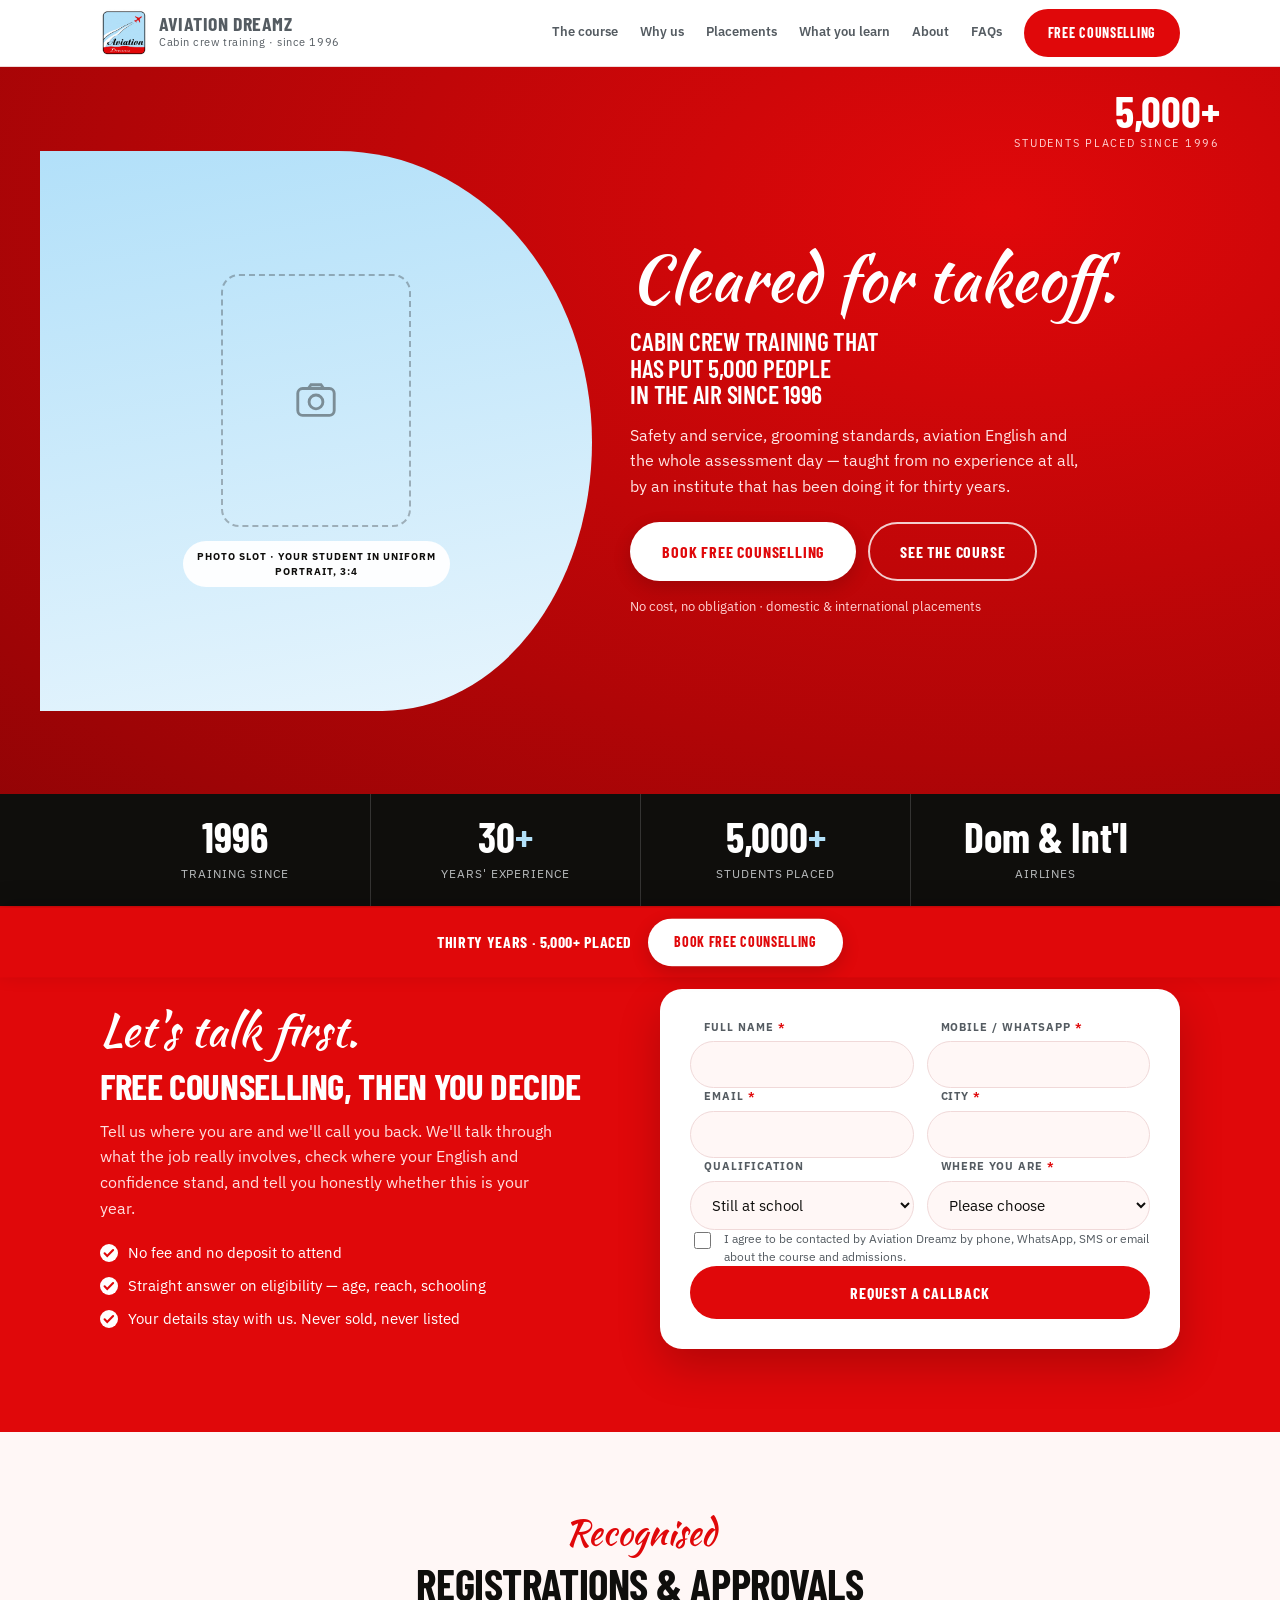
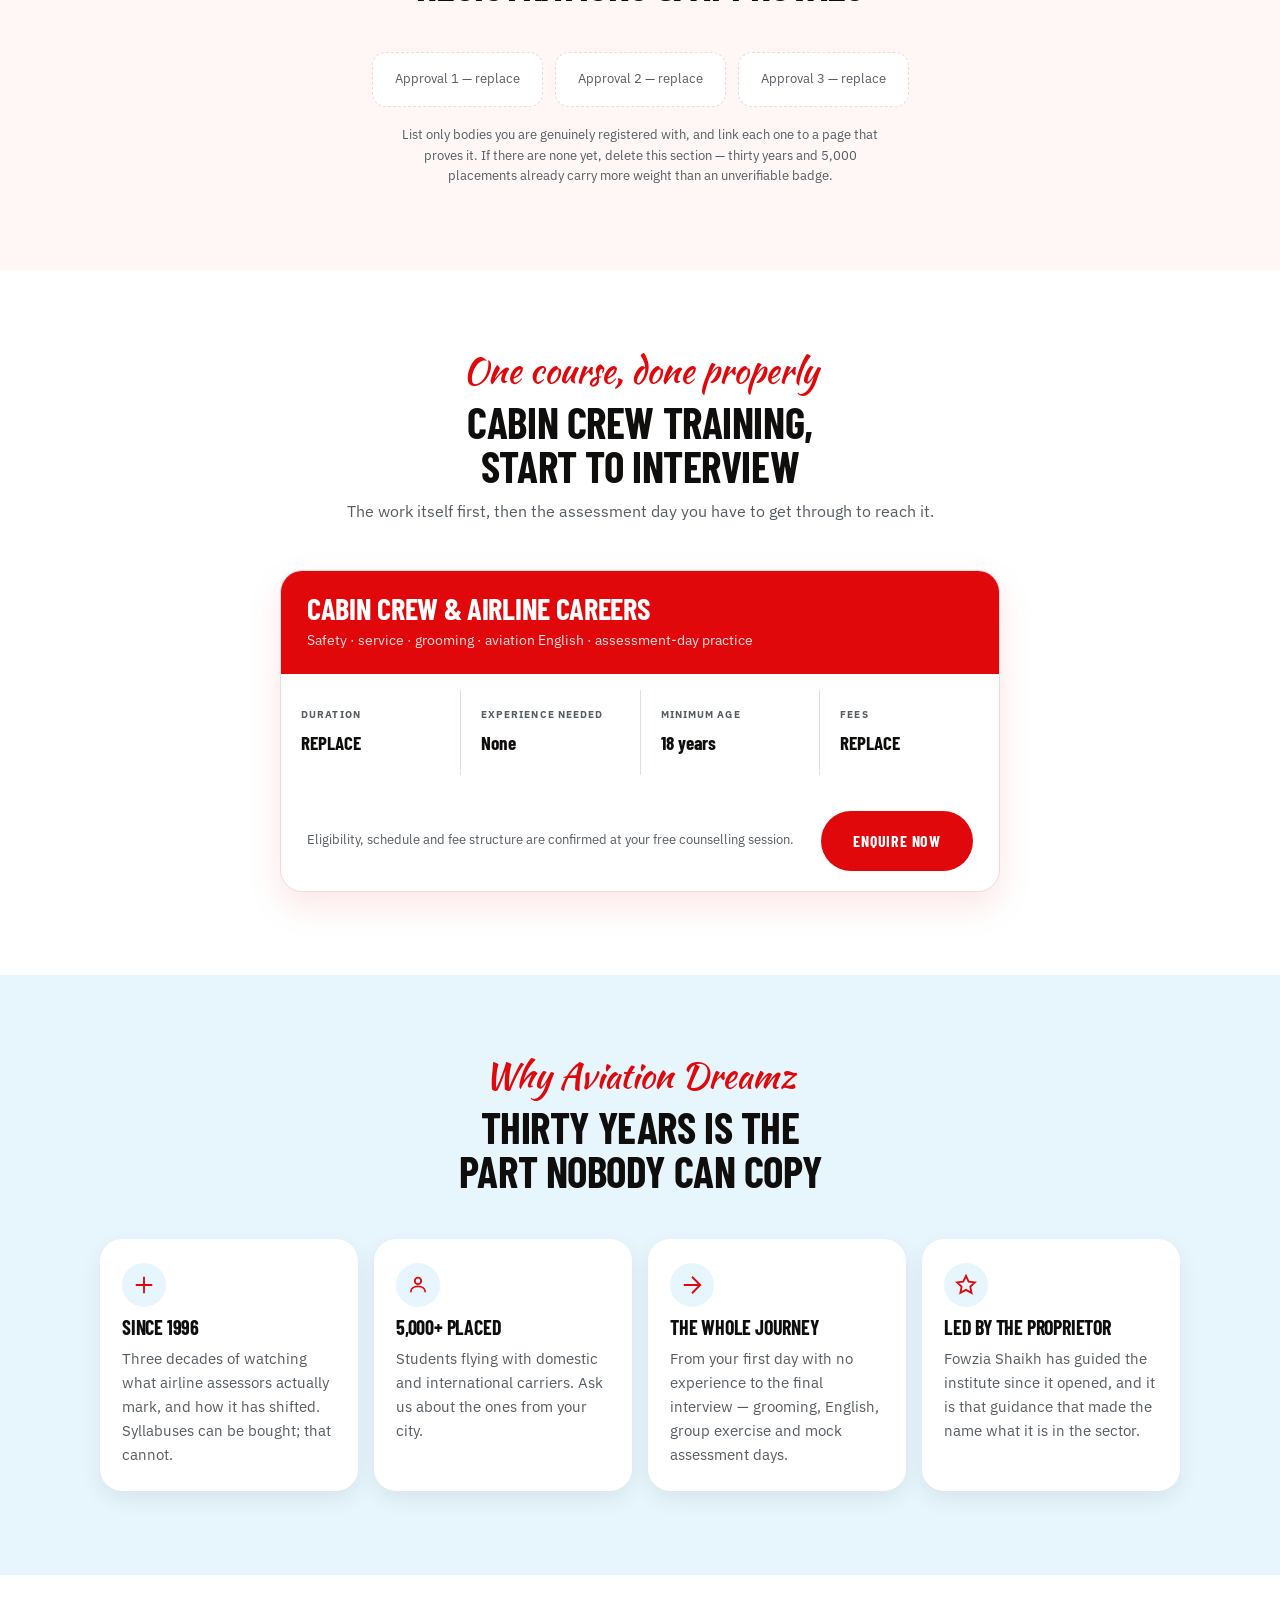
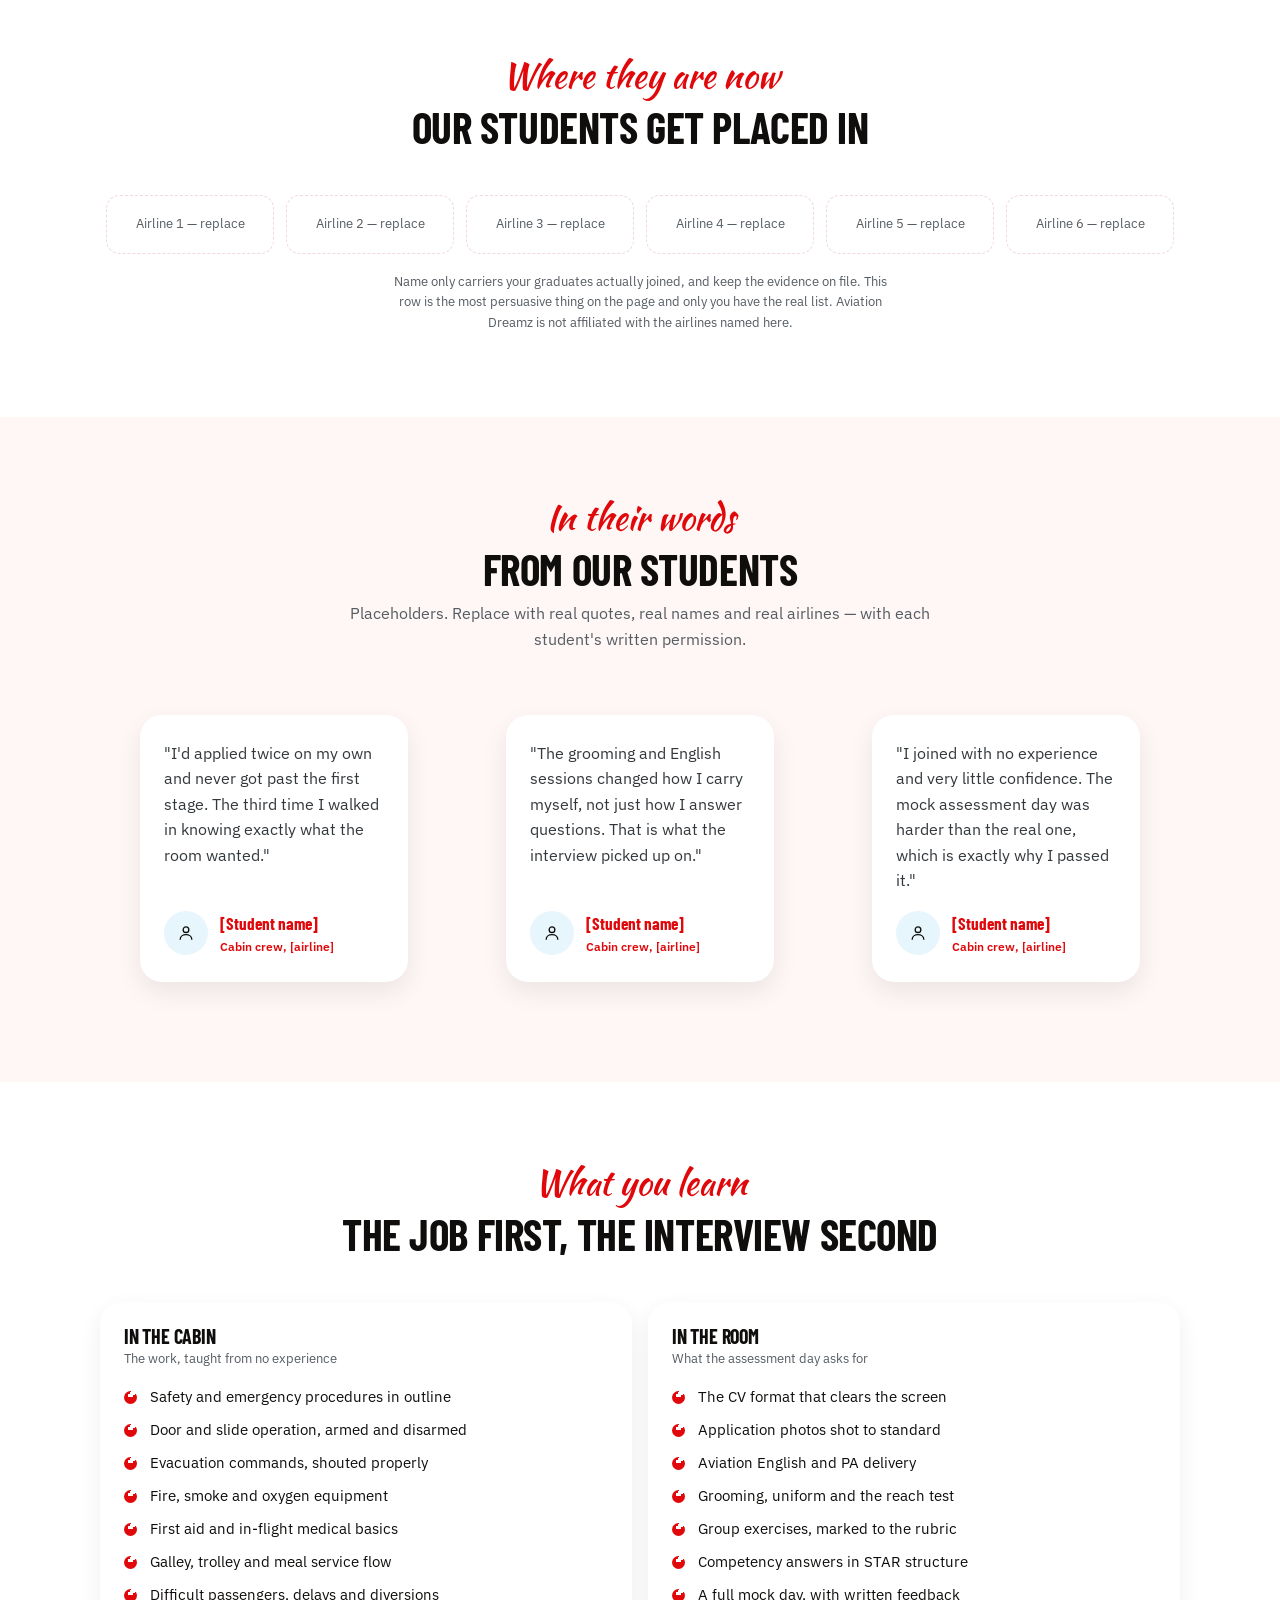
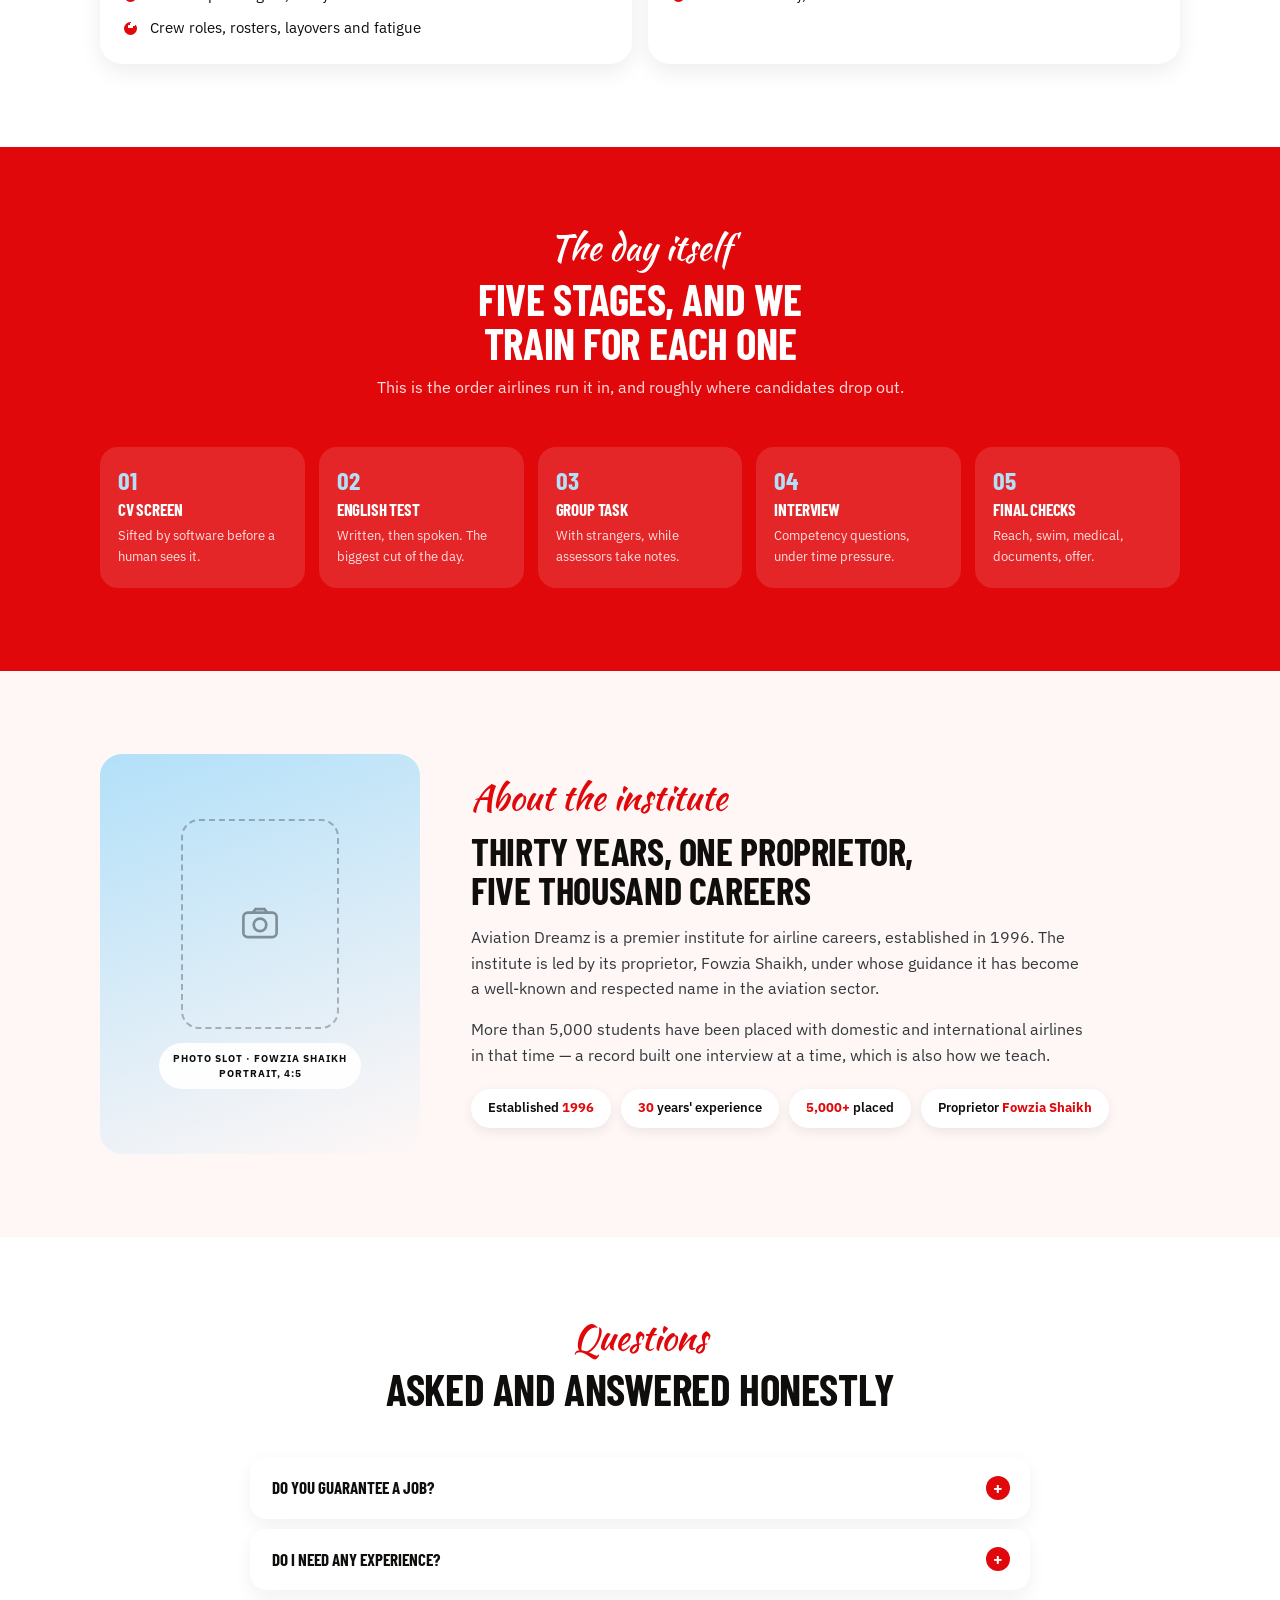
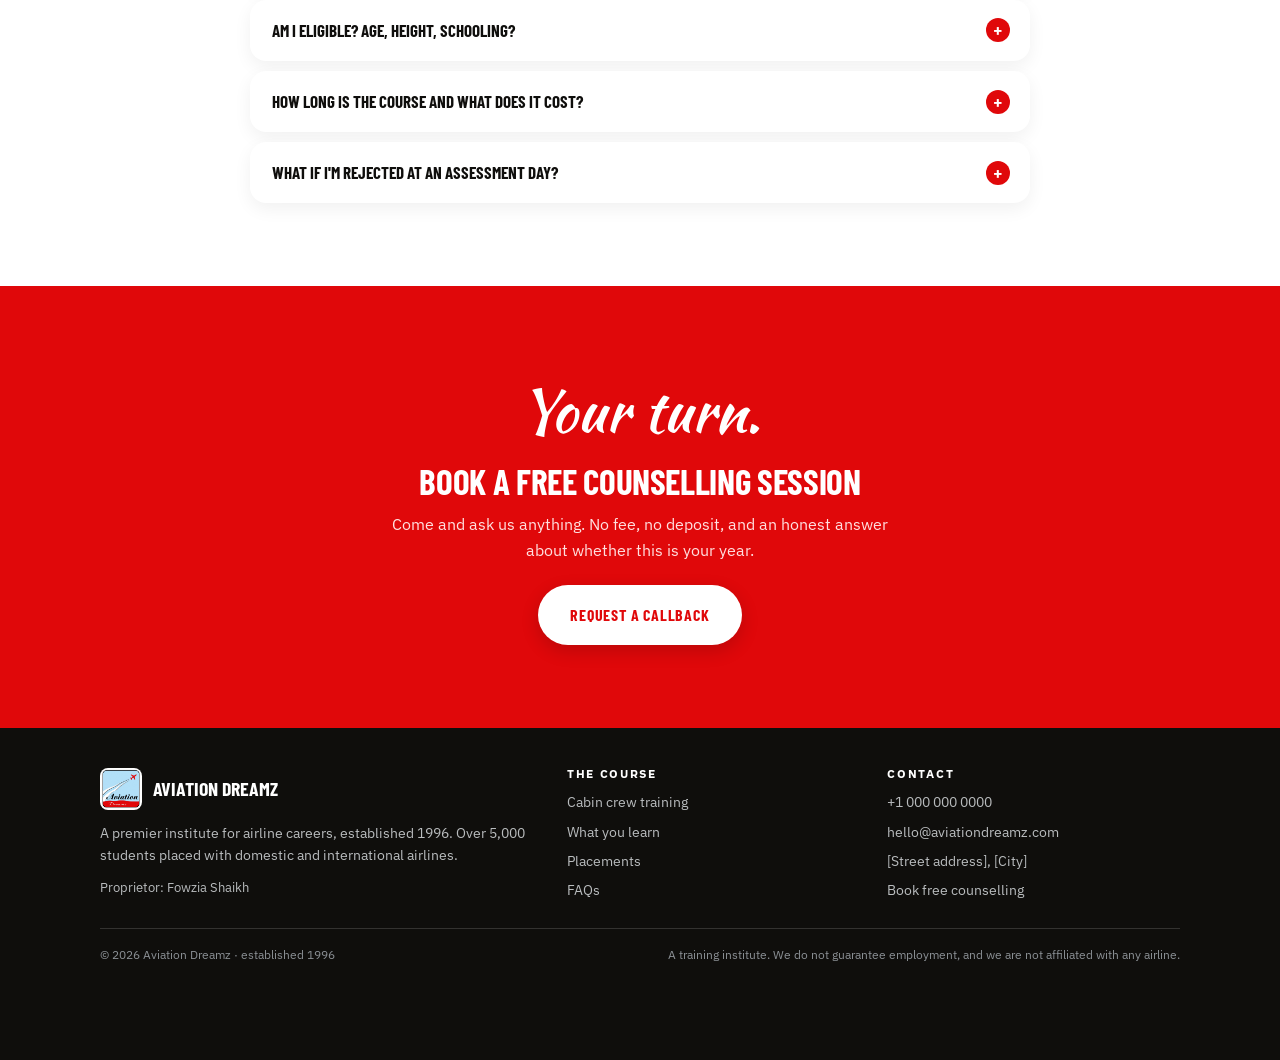
==== index.html @ 15f04abb "Reword photo-slot comment so it does not read as a broken image tag The instruction contained a lite" ====
<!doctype html>
<html lang="en">
<head>
<meta charset="utf-8" />
<meta name="viewport" content="width=device-width, initial-scale=1" />
<title>Aviation Dreamz — Cabin Crew Training Since 1996</title>
<meta name="description" content="Cabin crew and airline career training since 1996. Over 5,000 students placed with domestic and international airlines. Book a free counselling session." />
<link rel="icon" href="ad.jpeg" />

<!-- ============================================================
     CONFIRMED FACTS (client-supplied — safe to state)
     · Established 1996 · 30 years' experience
     · Proprietor: Fowzia Shaikh
     · 5,000+ students placed, domestic and international airlines
     · A premier institute for airline careers

     PHOTOGRAPHY — READ THIS FIRST
     Every .shot block is an empty slot with a drawn placeholder. They are
     built to be replaced by real photographs of YOUR students in uniform,
     which is the single biggest upgrade available to this page. Drop files
     in beside index.html and swap the shot div for an image tag — there is a
     ready-made one commented out directly above each slot.
     Do not paste photos from other institutes' sites, and do not use
     keyword stock services (LoremFlickr and similar) — the licences there
     are not cleared for commercial use.

     STILL TO CONFIRM OR REPLACE
     · Course length and fees — marked REPLACE in the course card and FAQ
     · Whether the free counselling session exists as an offer (it is the
       primary call to action on this page)
     · Accreditations — the trust row is empty on purpose. Only list bodies
       you are genuinely registered with.
     · Airline names in the placements row
     · Testimonials: real quotes, real names, real airlines, with permission
     · City, address, phone, WhatsApp, email
     · Fowzia Shaikh's photo and pronouns (no pronoun is used anywhere yet)
     · Form endpoint (see submitForm() at the bottom)
     ============================================================ -->

<link rel="preconnect" href="https://fonts.googleapis.com" />
<link rel="preconnect" href="https://fonts.gstatic.com" crossorigin />
<link href="https://fonts.googleapis.com/css2?family=Kaushan+Script&family=Barlow+Condensed:wght@500;600;700&family=IBM+Plex+Sans:wght@400;500;600;700&display=swap" rel="stylesheet" />

<style>
/* ==============================================================
   TOKENS — brand values sampled from ad.jpeg
   ============================================================== */
:root {
  --red:       #E0080A;
  --red-deep:  #B00507;
  --red-dark:  #8B0305;
  --sky:       #B2E0F9;
  --sky-pale:  #E7F5FD;
  --ink:       #0F0E0C;
  --ink-soft:  #555C62;
  --white:     #FFFFFF;
  --cream:     #FFF7F6;
  --line:      #F0D9D9;

  --f-script:  "Kaushan Script", "Segoe Script", cursive;
  --f-display: "Barlow Condensed", "Arial Narrow", sans-serif;
  --f-body:    "IBM Plex Sans", "Segoe UI", system-ui, sans-serif;

  --pill: 999px;
  --card: 22px;
  --gut: clamp(18px, 5vw, 60px);
  --maxw: 1200px;
}

* { box-sizing: border-box; }
html { scroll-behavior: smooth; }
body {
  margin: 0;
  background: var(--white);
  color: var(--ink);
  font-family: var(--f-body);
  font-size: 1rem;
  line-height: 1.6;
  -webkit-font-smoothing: antialiased;
  overflow-x: hidden;
}
h1, h2, h3, h4 { font-family: var(--f-display); font-weight: 700; line-height: 1.02; letter-spacing: -0.01em; margin: 0; text-wrap: balance; text-transform: uppercase; }
p { margin: 0; }
a { color: inherit; }
img { display: block; max-width: 100%; }

.shell { max-width: var(--maxw); margin: 0 auto; padding-inline: var(--gut); }
.script { font-family: var(--f-script); font-weight: 400; text-transform: none; letter-spacing: 0; line-height: 1.05; }

:where(a, button, input, select, textarea, summary):focus-visible {
  outline: 3px solid var(--ink);
  outline-offset: 3px;
}

/* ==============================================================
   BUTTONS — fully rounded, the warm-marketing convention
   ============================================================== */
.btn {
  display: inline-flex; align-items: center; justify-content: center; gap: 10px;
  font-family: var(--f-display); font-weight: 700; font-size: 1rem;
  letter-spacing: 0.05em; text-transform: uppercase; text-decoration: none;
  padding: 15px 30px; border: 2px solid transparent; border-radius: var(--pill);
  cursor: pointer; transition: transform 0.14s ease, background 0.14s, color 0.14s, border-color 0.14s;
}
.btn:hover { transform: translateY(-2px); }
.btn-white { background: var(--white); color: var(--red); box-shadow: 0 6px 18px rgba(0,0,0,0.16); }
.btn-white:hover { background: var(--sky-pale); }
.btn-red { background: var(--red); color: var(--white); }
.btn-red:hover { background: var(--red-deep); }
.btn-outline { background: transparent; color: var(--white); border-color: rgba(255,255,255,0.8); }
.btn-outline:hover { background: rgba(255,255,255,0.15); border-color: var(--white); }
.btn-ink { background: transparent; color: var(--ink); border-color: var(--ink); }
.btn-ink:hover { background: var(--ink); color: var(--white); }
.btn svg { flex: none; }

/* ==============================================================
   HEADER
   ============================================================== */
.hdr {
  position: sticky; top: 0; z-index: 60;
  background: rgba(255,255,255,0.97);
  backdrop-filter: blur(10px);
  border-bottom: 1px solid var(--line);
}
.hdr-in { max-width: var(--maxw); margin: 0 auto; padding: 9px var(--gut); display: flex; align-items: center; gap: 22px; }
.brand { display: flex; align-items: center; gap: 11px; text-decoration: none; margin-right: auto; }
.brand img { width: 48px; height: 48px; border-radius: 9px; flex: none; }
.brand b { font-family: var(--f-display); font-weight: 700; font-size: 1.24rem; text-transform: uppercase; display: block; line-height: 1; }
.brand span { font-size: 0.6875rem; color: var(--ink-soft); letter-spacing: 0.05em; }
.nav { display: flex; gap: 22px; }
.nav a {
  font-size: 0.8125rem; font-weight: 600; text-decoration: none; color: var(--ink-soft);
  padding: 4px 0; border-bottom: 2px solid transparent; transition: color 0.15s, border-color 0.15s;
}
.nav a:hover { color: var(--red); border-bottom-color: var(--red); }
.hdr .btn { padding: 11px 22px; font-size: 0.875rem; }
@media (max-width: 1080px) { .nav { display: none; } }

/* ==============================================================
   HERO — photo panel with a curved edge, red field alongside
   ============================================================== */
.hero {
  position: relative;
  background: radial-gradient(120% 130% at 78% 20%, var(--red) 0%, var(--red-deep) 58%, var(--red-dark) 100%);
  color: var(--white);
  overflow: hidden;
}
.hero-grid {
  max-width: var(--maxw); margin: 0 auto;
  display: grid; grid-template-columns: 0.92fr 1.08fr;
  align-items: stretch;
  /* leaves room for the sticky bar so the hero CTAs stay above the fold */
  min-height: min(70vh, 560px);
}

/* the figure panel, curving into the red on its right edge */
.hero-figure {
  position: relative;
  background: linear-gradient(170deg, var(--sky) 0%, var(--sky-pale) 100%);
  border-radius: 0 46% 38% 0 / 0 52% 48% 0;
  overflow: hidden;
  display: flex; align-items: flex-end; justify-content: center;
}
.hero-figure img { width: 100%; height: 100%; object-fit: cover; object-position: top center; }

/* Honest stand-in until a real photograph is dropped in. Deliberately
   abstract — a crude human silhouette reads as a broken image, whereas an
   empty frame reads as "a photo goes here". */
.shot {
  position: relative; width: 100%; height: 100%;
  display: flex; flex-direction: column; align-items: center; justify-content: center; gap: 14px;
  padding: 24px;
}
.shot-frame {
  width: min(58%, 190px); aspect-ratio: 3/4;
  border: 2.5px dashed rgba(15,14,12,0.28); border-radius: 18px;
  display: grid; place-items: center;
}
.shot-frame svg { opacity: 0.42; }
.shot-note {
  background: rgba(255,255,255,0.94); color: var(--ink);
  font-size: 0.625rem; letter-spacing: 0.1em; text-transform: uppercase; font-weight: 700;
  padding: 8px 14px; border-radius: var(--pill); text-align: center; line-height: 1.5;
}

.hero-copy {
  padding: clamp(34px, 5vw, 60px) var(--gut) clamp(40px, 5vw, 58px) clamp(14px, 3vw, 40px);
  display: flex; flex-direction: column; justify-content: center; gap: 16px;
}
.hero-copy .script { font-size: clamp(2.5rem, 5.4vw, 4rem); }
.hero-copy h1 { font-size: clamp(1.25rem, 2.1vw, 1.6rem); font-weight: 600; max-width: 24ch; }
.hero-copy .lede { font-size: 1rem; color: #FFE4E4; max-width: 46ch; }
.hero-acts { display: flex; gap: 12px; flex-wrap: wrap; margin-top: 6px; }
.hero-fine { font-size: 0.8125rem; color: #FFD3D3; }

.hero-badge {
  position: absolute; top: 22px; right: var(--gut); z-index: 3;
  text-align: right; line-height: 1;
}
.hero-badge b { display: block; font-family: var(--f-display); font-weight: 700; font-size: clamp(2rem, 3.4vw, 3rem); }
.hero-badge span { display: block; font-size: 0.6875rem; letter-spacing: 0.16em; text-transform: uppercase; margin-top: 5px; color: #FFD3D3; }

@media (max-width: 900px) {
  .hero-grid { grid-template-columns: 1fr; min-height: 0; }
  .hero-figure { border-radius: 0 0 42% 42% / 0 0 14% 14%; aspect-ratio: 4 / 3; }
  .hero-copy { padding: 30px var(--gut) 40px; text-align: center; align-items: center; }
  .hero-copy h1, .hero-copy .lede { max-width: 100%; }
  .hero-badge { position: static; text-align: center; margin: 22px auto 0; }
}

/* ==============================================================
   COUNTERS — the trust strip
   ============================================================== */
.counters { background: var(--ink); color: var(--white); }
/* dividers rather than a gap colour — a gap background would also show
   through this element's own horizontal padding */
.counters-in { display: grid; grid-template-columns: repeat(auto-fit, minmax(170px, 1fr)); }
.counters-in > div { padding: 22px clamp(14px, 2.4vw, 26px); text-align: center; border-left: 1px solid rgba(255,255,255,0.16); }
.counters-in > div:first-child { border-left: 0; }
.counters b { display: block; font-family: var(--f-display); font-weight: 700; font-size: clamp(1.9rem, 3.4vw, 2.6rem); line-height: 1; color: var(--white); }
.counters span { display: block; font-size: 0.75rem; letter-spacing: 0.08em; text-transform: uppercase; color: #B9BCBE; margin-top: 7px; }
.counters b em { font-style: normal; color: var(--sky); }

/* ==============================================================
   SECTION SCAFFOLD
   ============================================================== */
section { padding-block: clamp(46px, 6.5vw, 84px); }
.band-cream { background: var(--cream); }
.band-sky { background: var(--sky-pale); }
.band-red { background: var(--red); color: var(--white); }
.sec-head { text-align: center; max-width: 62ch; margin: 0 auto clamp(28px, 3.6vw, 46px); display: flex; flex-direction: column; gap: 10px; }
.sec-head .script { color: var(--red); font-size: clamp(1.6rem, 3vw, 2.2rem); }
.band-red .sec-head .script { color: var(--white); }
.sec-head h2 { font-size: clamp(1.8rem, 3.6vw, 2.7rem); }
.sec-head p { color: var(--ink-soft); }
.band-red .sec-head p { color: #FFE0E0; }

/* ==============================================================
   LEAD FORM — high on the page, rounded pill fields
   ============================================================== */
.enquire-grid { display: grid; grid-template-columns: 1fr minmax(330px, 520px); gap: clamp(26px, 4vw, 56px); align-items: center; }
@media (max-width: 940px) { .enquire-grid { grid-template-columns: 1fr; } }
.enquire-copy { display: flex; flex-direction: column; gap: 14px; }
.enquire-copy .script { color: var(--white); font-size: clamp(1.9rem, 3.6vw, 2.8rem); }
.enquire-copy h2 { font-size: clamp(1.7rem, 3vw, 2.3rem); }
.enquire-copy p { color: #FFE0E0; max-width: 46ch; }
.ticks { list-style: none; margin: 6px 0 0; padding: 0; display: flex; flex-direction: column; gap: 9px; }
.ticks li { display: flex; gap: 10px; align-items: flex-start; font-size: 0.9375rem; }
.ticks svg { flex: none; margin-top: 3px; }

.form {
  background: var(--white); color: var(--ink);
  border-radius: var(--card);
  padding: clamp(20px, 3vw, 30px);
  display: flex; flex-direction: column; gap: 15px;
  box-shadow: 0 18px 44px rgba(0,0,0,0.20);
}
.form-row { display: grid; grid-template-columns: 1fr 1fr; gap: 13px; }
@media (max-width: 560px) { .form-row { grid-template-columns: 1fr; } }
.field { display: flex; flex-direction: column; gap: 5px; min-width: 0; }
.field label { font-size: 0.6875rem; font-weight: 700; letter-spacing: 0.09em; text-transform: uppercase; color: var(--ink-soft); padding-left: 14px; }
.field label .req { color: var(--red); }
.field input, .field select, .field textarea {
  font-family: var(--f-body); font-size: 0.9375rem; color: var(--ink);
  background: var(--cream); border: 1.5px solid var(--line);
  border-radius: var(--pill); padding: 13px 17px; width: 100%;
  transition: border-color 0.15s, background 0.15s;
}
.field textarea { border-radius: 18px; resize: vertical; min-height: 70px; }
.field input:hover, .field select:hover, .field textarea:hover { border-color: var(--red); }
.field input:focus, .field select:focus, .field textarea:focus { background: var(--white); border-color: var(--red); }
.field .err { font-size: 0.75rem; color: var(--red-deep); font-weight: 600; padding-left: 14px; display: none; }
.field.invalid input, .field.invalid select { border-color: var(--red); background: #FFF1F1; }
.field.invalid .err { display: block; }

.consent { display: flex; gap: 10px; align-items: flex-start; font-size: 0.75rem; color: var(--ink-soft); line-height: 1.5; }
.consent input { flex: none; width: 17px; height: 17px; margin-top: 2px; accent-color: var(--red); }
.consent.invalid { color: var(--red-deep); }
.form-status { font-size: 0.8125rem; font-weight: 600; color: var(--red-deep); background: #FFF1F1; border-radius: 14px; padding: 10px 14px; display: none; }
.form-status.show { display: block; }
.form .btn { width: 100%; }
.sent { display: none; flex-direction: column; gap: 12px; text-align: center; padding: 8px 0; }
.sent .script { color: var(--red); font-size: 2rem; }
.sent p { color: var(--ink-soft); font-size: 0.9375rem; }
.sent .recap { background: var(--cream); border-radius: 16px; padding: 12px 16px; font-size: 0.8125rem; white-space: pre-line; text-align: left; line-height: 1.7; }
.form.done .form-live { display: none; }
.form.done .sent { display: flex; }

/* ==============================================================
   TRUST / ACCREDITATION ROW
   ============================================================== */
.trust { display: flex; flex-wrap: wrap; gap: 12px; justify-content: center; }
.trust span {
  border: 1.5px dashed var(--line); border-radius: 14px;
  padding: 16px 22px; font-size: 0.8125rem; color: var(--ink-soft); background: var(--white);
  min-width: 150px; text-align: center;
}
.trust + p { text-align: center; max-width: 60ch; margin: 18px auto 0; font-size: 0.8125rem; color: var(--ink-soft); }

/* ==============================================================
   COURSE CARD
   ============================================================== */
.course {
  max-width: 720px; margin: 0 auto;
  background: var(--white); border-radius: var(--card);
  box-shadow: 0 14px 36px rgba(224,8,10,0.10);
  border: 1px solid var(--line);
  overflow: hidden;
}
.course-top { background: var(--red); color: var(--white); padding: 22px 26px; }
.course-top h3 { font-size: clamp(1.4rem, 2.6vw, 1.9rem); }
.course-top p { font-size: 0.875rem; color: #FFE0E0; margin-top: 5px; }
.course-facts { display: grid; grid-template-columns: repeat(auto-fit, minmax(150px, 1fr)); gap: 1px; background: var(--line); }
.course-facts > div { background: var(--white); padding: 17px 20px; }
.course-facts dt { font-size: 0.625rem; letter-spacing: 0.11em; text-transform: uppercase; color: var(--ink-soft); font-weight: 700; }
.course-facts dd { margin: 5px 0 0; font-family: var(--f-display); font-weight: 700; font-size: 1.1875rem; }
.course-foot { padding: 20px 26px; display: flex; gap: 14px; align-items: center; justify-content: space-between; flex-wrap: wrap; }
.course-foot p { font-size: 0.8125rem; color: var(--ink-soft); }

/* ==============================================================
   WHY — benefit tiles
   ============================================================== */
.why { display: grid; grid-template-columns: repeat(auto-fit, minmax(228px, 1fr)); gap: 16px; }
.why > div {
  background: var(--white); border-radius: var(--card); padding: 24px 22px;
  display: flex; flex-direction: column; gap: 10px;
  box-shadow: 0 8px 22px rgba(15,14,12,0.07);
}
.why .ico { width: 44px; height: 44px; border-radius: 50%; background: var(--sky-pale); display: grid; place-items: center; }
.why h3 { font-size: 1.25rem; }
.why p { font-size: 0.9375rem; color: var(--ink-soft); }

/* ==============================================================
   PLACEMENTS + TESTIMONIALS
   ============================================================== */
.logos { display: flex; flex-wrap: wrap; gap: 12px; justify-content: center; }
.logos span {
  background: var(--white); border: 1.5px dashed var(--line); border-radius: 14px;
  padding: 18px 26px; min-width: 168px; text-align: center;
  font-size: 0.8125rem; color: var(--ink-soft);
}
.logos + p { text-align: center; max-width: 62ch; margin: 18px auto 0; font-size: 0.8125rem; color: var(--ink-soft); }

.quotes { display: grid; grid-template-columns: repeat(auto-fit, minmax(280px, 1fr)); gap: 18px; }
.quote {
  background: var(--white); border-radius: var(--card); padding: 26px 24px;
  display: flex; flex-direction: column; gap: 16px;
  box-shadow: 0 10px 26px rgba(15,14,12,0.08);
}
.quote blockquote { margin: 0; font-size: 1rem; line-height: 1.6; color: #33383C; }
.quote-who { display: flex; align-items: center; gap: 12px; margin-top: auto; }
.quote-who .av { width: 44px; height: 44px; border-radius: 50%; background: var(--sky-pale); display: grid; place-items: center; flex: none; }
.quote-who b { display: block; font-family: var(--f-display); font-weight: 700; font-size: 1.0625rem; }
.quote-who span { display: block; font-size: 0.75rem; color: var(--red); font-weight: 600; }

/* ==============================================================
   WHAT YOU LEARN
   ============================================================== */
.learn { display: grid; grid-template-columns: 1fr 1fr; gap: 16px; }
@media (max-width: 780px) { .learn { grid-template-columns: 1fr; } }
.learn > div { background: var(--white); border-radius: var(--card); padding: 24px; box-shadow: 0 8px 22px rgba(15,14,12,0.07); }
.learn h3 { font-size: 1.25rem; margin-bottom: 3px; }
.learn > div > p { font-size: 0.8125rem; color: var(--ink-soft); margin-bottom: 15px; }
.learn ul { list-style: none; margin: 0; padding: 0; display: flex; flex-direction: column; gap: 9px; }
.learn li { font-size: 0.9375rem; padding-left: 26px; position: relative; }
.learn li::before {
  content: ""; position: absolute; left: 0; top: 0.42em;
  width: 13px; height: 13px; border-radius: 50%;
  background: var(--red);
}
.learn li::after {
  content: ""; position: absolute; left: 4px; top: 0.62em;
  width: 5px; height: 2.5px; background: var(--white);
  box-shadow: 2px -2px 0 0 var(--white), 3px -3px 0 0 var(--white);
}

/* ==============================================================
   STAGES
   ============================================================== */
.stages { display: grid; grid-template-columns: repeat(5, 1fr); gap: 14px; }
.stage {
  background: rgba(255,255,255,0.12); border-radius: 18px; padding: 20px 18px;
  display: flex; flex-direction: column; gap: 8px;
}
.stage b { font-family: var(--f-display); font-weight: 700; font-size: 1.6rem; line-height: 1; color: var(--sky); }
.stage h3 { font-size: 1.0625rem; }
.stage p { font-size: 0.8125rem; color: #FFE0E0; }
@media (max-width: 980px) { .stages { grid-template-columns: repeat(2, 1fr); } }
@media (max-width: 520px) { .stages { grid-template-columns: 1fr; } }

/* ==============================================================
   ABOUT
   ============================================================== */
.about { display: grid; grid-template-columns: minmax(220px, 320px) 1fr; gap: clamp(24px, 4vw, 52px); align-items: center; }
@media (max-width: 860px) { .about { grid-template-columns: 1fr; } }
.about-shot {
  aspect-ratio: 4/5; border-radius: var(--card); overflow: hidden;
  background: linear-gradient(160deg, var(--sky) 0%, var(--cream) 100%);
  position: relative;
}
.about-body { display: flex; flex-direction: column; gap: 15px; }
.about-body .script { color: var(--red); font-size: clamp(1.6rem, 3vw, 2.2rem); }
.about-body h2 { font-size: clamp(1.7rem, 3.2vw, 2.4rem); }
.about-body p { color: #33383C; max-width: 62ch; }
.about-facts { list-style: none; margin: 6px 0 0; padding: 0; display: flex; flex-wrap: wrap; gap: 10px; }
.about-facts li {
  background: var(--white); border-radius: var(--pill); padding: 9px 17px;
  font-size: 0.8125rem; font-weight: 600; box-shadow: 0 4px 12px rgba(15,14,12,0.07);
}
.about-facts li b { color: var(--red); }

/* ==============================================================
   FAQ
   ============================================================== */
.faq { max-width: 780px; margin: 0 auto; display: flex; flex-direction: column; gap: 10px; }
.faq details { background: var(--white); border-radius: 16px; box-shadow: 0 6px 18px rgba(15,14,12,0.06); overflow: hidden; }
.faq summary {
  cursor: pointer; list-style: none; padding: 17px 52px 17px 22px; position: relative;
  font-family: var(--f-display); font-weight: 700; font-size: 1.0625rem; text-transform: uppercase;
}
.faq summary::-webkit-details-marker { display: none; }
.faq summary::after {
  content: "+"; position: absolute; right: 20px; top: 50%; transform: translateY(-50%);
  width: 24px; height: 24px; border-radius: 50%; background: var(--red); color: var(--white);
  display: grid; place-items: center; font-family: var(--f-body); font-size: 1rem; line-height: 1;
}
.faq details[open] summary::after { content: "–"; }
.faq .ans { padding: 0 22px 20px; color: var(--ink-soft); font-size: 0.9375rem; }

/* ==============================================================
   FINAL CTA + FOOTER + STICKY BAR
   ============================================================== */
.final { text-align: center; }
.final .script { font-size: clamp(2.2rem, 5vw, 3.6rem); color: var(--white); }
.final h2 { font-size: clamp(1.6rem, 3vw, 2.2rem); margin-top: 8px; }
.final p { color: #FFE0E0; max-width: 52ch; margin: 12px auto 22px; }

.ftr { background: var(--ink); color: #B9BCBE; padding-block: 40px 96px; font-size: 0.875rem; }
.ftr-grid { display: grid; grid-template-columns: 1.5fr 1fr 1fr; gap: 28px; }
@media (max-width: 760px) { .ftr-grid { grid-template-columns: 1fr; gap: 22px; } }
.ftr h4 { font-size: 0.75rem; letter-spacing: 0.14em; color: var(--white); margin-bottom: 11px; font-family: var(--f-body); font-weight: 700; }
.ftr ul { list-style: none; margin: 0; padding: 0; display: flex; flex-direction: column; gap: 7px; }
.ftr a { text-decoration: none; }
.ftr a:hover { color: var(--white); text-decoration: underline; }
.ftr-mark { display: flex; align-items: center; gap: 11px; margin-bottom: 12px; }
.ftr-mark img { width: 42px; height: 42px; border-radius: 8px; }
.ftr-mark b { color: var(--white); font-family: var(--f-display); font-size: 1.24rem; text-transform: uppercase; }
.ftr-base { margin-top: 26px; padding-top: 16px; border-top: 1px solid rgba(255,255,255,0.15); font-size: 0.75rem; color: #8B9095; display: flex; flex-wrap: wrap; gap: 10px; justify-content: space-between; }

/* Hidden until the hero has scrolled by, so it can never cover the hero's
   own call to action on a short screen. */
.sticky {
  position: fixed; bottom: 0; left: 0; right: 0; z-index: 70;
  background: var(--red); color: var(--white);
  padding: 11px var(--gut);
  display: flex; align-items: center; justify-content: center; gap: 16px; flex-wrap: wrap;
  box-shadow: 0 -6px 20px rgba(0,0,0,0.18);
  transform: translateY(110%);
  transition: transform 0.28s ease;
}
.sticky.show { transform: none; }
.sticky p { font-family: var(--f-display); font-weight: 700; text-transform: uppercase; font-size: 1rem; letter-spacing: 0.04em; }
.sticky .btn { padding: 11px 24px; font-size: 0.875rem; }

@media (prefers-reduced-motion: reduce) {
  html { scroll-behavior: auto; }
  * { transition: none !important; animation: none !important; }
  .btn:hover { transform: none; }
  /* no slide, but it must still be reachable once shown */
  .sticky { transform: translateY(110%); }
  .sticky.show { transform: none; }
}
</style>
</head>
<body>

<header class="hdr">
  <div class="hdr-in">
    <a class="brand" href="#top">
      <img src="ad.jpeg" alt="Aviation Dreamz" width="48" height="48" />
      <span>
        <b>Aviation Dreamz</b>
        <span>Cabin crew training · since 1996</span>
      </span>
    </a>
    <nav class="nav" aria-label="Sections">
      <a href="#course">The course</a>
      <a href="#why">Why us</a>
      <a href="#placements">Placements</a>
      <a href="#learn">What you learn</a>
      <a href="#about">About</a>
      <a href="#faq">FAQs</a>
    </nav>
    <a class="btn btn-red" href="#enquire">Free counselling</a>
  </div>
</header>

<main id="top">

  <!-- ========== HERO ========== -->
  <section class="hero">
    <div class="hero-badge">
      <b>5,000+</b>
      <span>Students placed since 1996</span>
    </div>
    <div class="hero-grid">
      <div class="hero-figure">
        <!-- REPLACE: <img src="student.jpg" alt="Aviation Dreamz student in uniform" /> -->
        <div class="shot">
          <span class="shot-frame">
            <svg width="46" height="46" viewBox="0 0 24 24" fill="none" stroke="#0F0E0C" stroke-width="1.5" aria-hidden="true">
              <rect x="2.5" y="5.5" width="19" height="14" rx="2.5"/>
              <circle cx="12" cy="12.5" r="3.6"/>
              <path d="M8 5.5l1.4-2h5.2l1.4 2"/>
            </svg>
          </span>
          <span class="shot-note">Photo slot · your student in uniform<br />portrait, 3:4</span>
        </div>
      </div>

      <div class="hero-copy">
        <p class="script">Cleared for takeoff.</p>
        <h1>Cabin crew training that has put 5,000 people in the air since 1996</h1>
        <p class="lede">Safety and service, grooming standards, aviation English and the whole
          assessment day — taught from no experience at all, by an institute that has been doing
          it for thirty years.</p>
        <div class="hero-acts">
          <a class="btn btn-white" href="#enquire">Book free counselling</a>
          <a class="btn btn-outline" href="#course">See the course</a>
        </div>
        <p class="hero-fine">No cost, no obligation · domestic &amp; international placements</p>
      </div>
    </div>
  </section>

  <!-- ========== COUNTERS ========== -->
  <div class="counters">
    <div class="shell counters-in">
      <div><b>1996</b><span>Training since</span></div>
      <div><b>30<em>+</em></b><span>Years' experience</span></div>
      <div><b>5,000<em>+</em></b><span>Students placed</span></div>
      <div><b>Dom &amp; Int'l</b><span>Airlines</span></div>
    </div>
  </div>

  <!-- ========== LEAD FORM ========== -->
  <section class="band-red" id="enquire">
    <div class="shell enquire-grid">
      <div class="enquire-copy">
        <p class="script">Let's talk first.</p>
        <h2>Free counselling, then you decide</h2>
        <p>Tell us where you are and we'll call you back. We'll talk through what the job really
          involves, check where your English and confidence stand, and tell you honestly whether
          this is your year.</p>
        <ul class="ticks">
          <li>
            <svg width="18" height="18" viewBox="0 0 18 18" aria-hidden="true"><circle cx="9" cy="9" r="9" fill="#fff"/><path d="M4.6 9.3l2.6 2.6 5.9-5.9" stroke="#E0080A" stroke-width="2.1" fill="none" stroke-linecap="round"/></svg>
            <span>No fee and no deposit to attend</span>
          </li>
          <li>
            <svg width="18" height="18" viewBox="0 0 18 18" aria-hidden="true"><circle cx="9" cy="9" r="9" fill="#fff"/><path d="M4.6 9.3l2.6 2.6 5.9-5.9" stroke="#E0080A" stroke-width="2.1" fill="none" stroke-linecap="round"/></svg>
            <span>Straight answer on eligibility — age, reach, schooling</span>
          </li>
          <li>
            <svg width="18" height="18" viewBox="0 0 18 18" aria-hidden="true"><circle cx="9" cy="9" r="9" fill="#fff"/><path d="M4.6 9.3l2.6 2.6 5.9-5.9" stroke="#E0080A" stroke-width="2.1" fill="none" stroke-linecap="round"/></svg>
            <span>Your details stay with us. Never sold, never listed</span>
          </li>
        </ul>
      </div>

      <form class="form" id="enquiryForm" novalidate>
        <div class="form-live">
          <div class="form-row">
            <div class="field" id="f-name">
              <label for="name">Full name <span class="req">*</span></label>
              <input id="name" name="name" type="text" autocomplete="name" required aria-describedby="e-name" />
              <span class="err" id="e-name">Please tell us your name.</span>
            </div>
            <div class="field" id="f-phone">
              <label for="phone">Mobile / WhatsApp <span class="req">*</span></label>
              <input id="phone" name="phone" type="tel" autocomplete="tel" required aria-describedby="e-phone" />
              <span class="err" id="e-phone">We need a number to call you back on.</span>
            </div>
          </div>

          <div class="form-row">
            <div class="field" id="f-email">
              <label for="email">Email <span class="req">*</span></label>
              <input id="email" name="email" type="email" autocomplete="email" required aria-describedby="e-email" />
              <span class="err" id="e-email">Please add an email we can reply to.</span>
            </div>
            <div class="field" id="f-city">
              <label for="city">City <span class="req">*</span></label>
              <input id="city" name="city" type="text" autocomplete="address-level2" required aria-describedby="e-city" />
              <span class="err" id="e-city">Which city are you in?</span>
            </div>
          </div>

          <div class="form-row">
            <div class="field">
              <label for="qualification">Qualification</label>
              <select id="qualification" name="qualification">
                <option>Still at school</option>
                <option>School complete</option>
                <option>Studying at college / university</option>
                <option>Graduate</option>
                <option>Post-graduate</option>
              </select>
            </div>
            <div class="field" id="f-stage">
              <label for="stage">Where you are <span class="req">*</span></label>
              <select id="stage" name="stage" required aria-describedby="e-stage">
                <option value="">Please choose</option>
                <option>Just starting to look into it</option>
                <option>Ready to enrol</option>
                <option>Applied before and was rejected</option>
                <option>Already cabin crew, changing airline</option>
              </select>
              <span class="err" id="e-stage">Pick whichever is closest.</span>
            </div>
          </div>

          <label class="consent" id="f-consent">
            <input type="checkbox" id="consent" name="consent" />
            <span>I agree to be contacted by Aviation Dreamz by phone, WhatsApp, SMS or email
              about the course and admissions.</span>
          </label>

          <p class="form-status" id="status" role="status" aria-live="polite"></p>
          <button class="btn btn-red" type="submit">Request a callback</button>
        </div>

        <div class="sent" id="sent">
          <p class="script">Got it!</p>
          <p>We'll call you back — usually the same day, always within 24 hours. Nothing to
            prepare, and nothing to pay.</p>
          <p class="recap" id="recap"></p>
        </div>
      </form>
    </div>
  </section>

  <!-- ========== TRUST ROW ========== -->
  <section class="band-cream">
    <div class="shell">
      <div class="sec-head">
        <p class="script">Recognised</p>
        <h2>Registrations &amp; approvals</h2>
      </div>
      <div class="trust">
        <span>Approval 1 — replace</span>
        <span>Approval 2 — replace</span>
        <span>Approval 3 — replace</span>
      </div>
      <p>List only bodies you are genuinely registered with, and link each one to a page that
        proves it. If there are none yet, delete this section — thirty years and 5,000
        placements already carry more weight than an unverifiable badge.</p>
    </div>
  </section>

  <!-- ========== COURSE ========== -->
  <section id="course">
    <div class="shell">
      <div class="sec-head">
        <p class="script">One course, done properly</p>
        <h2>Cabin crew training, start to interview</h2>
        <p>The work itself first, then the assessment day you have to get through to reach it.</p>
      </div>

      <div class="course">
        <div class="course-top">
          <h3>Cabin crew &amp; airline careers</h3>
          <p>Safety · service · grooming · aviation English · assessment-day practice</p>
        </div>
        <dl class="course-facts">
          <div><dt>Duration</dt><dd>REPLACE</dd></div>
          <div><dt>Experience needed</dt><dd>None</dd></div>
          <div><dt>Minimum age</dt><dd>18 years</dd></div>
          <div><dt>Fees</dt><dd>REPLACE</dd></div>
        </dl>
        <div class="course-foot">
          <p>Eligibility, schedule and fee structure are confirmed at your free counselling
            session.</p>
          <a class="btn btn-red" href="#enquire">Enquire now</a>
        </div>
      </div>
    </div>
  </section>

  <!-- ========== WHY ========== -->
  <section class="band-sky" id="why">
    <div class="shell">
      <div class="sec-head">
        <p class="script">Why Aviation Dreamz</p>
        <h2>Thirty years is the part nobody can copy</h2>
      </div>
      <div class="why">
        <div>
          <div class="ico"><svg width="22" height="22" viewBox="0 0 24 24" fill="none" stroke="#E0080A" stroke-width="2"><path d="M12 3v18M3 12h18"/></svg></div>
          <h3>Since 1996</h3>
          <p>Three decades of watching what airline assessors actually mark, and how it has
            shifted. Syllabuses can be bought; that cannot.</p>
        </div>
        <div>
          <div class="ico"><svg width="22" height="22" viewBox="0 0 24 24" fill="none" stroke="#E0080A" stroke-width="2"><path d="M4 20c0-4 3.6-6.5 8-6.5s8 2.5 8 6.5"/><circle cx="12" cy="7.5" r="3.5"/></svg></div>
          <h3>5,000+ placed</h3>
          <p>Students flying with domestic and international carriers. Ask us about the ones
            from your city.</p>
        </div>
        <div>
          <div class="ico"><svg width="22" height="22" viewBox="0 0 24 24" fill="none" stroke="#E0080A" stroke-width="2"><path d="M3 12h18M12 3l9 9-9 9"/></svg></div>
          <h3>The whole journey</h3>
          <p>From your first day with no experience to the final interview — grooming, English,
            group exercise and mock assessment days.</p>
        </div>
        <div>
          <div class="ico"><svg width="22" height="22" viewBox="0 0 24 24" fill="none" stroke="#E0080A" stroke-width="2"><path d="M12 2l2.9 6.3 6.8.8-5 4.7 1.3 6.8L12 17.3 5.9 20.6 7.2 13.8l-5-4.7 6.8-.8z"/></svg></div>
          <h3>Led by the proprietor</h3>
          <p>Fowzia Shaikh has guided the institute since it opened, and it is that guidance
            that made the name what it is in the sector.</p>
        </div>
      </div>
    </div>
  </section>

  <!-- ========== PLACEMENTS ========== -->
  <section id="placements">
    <div class="shell">
      <div class="sec-head">
        <p class="script">Where they are now</p>
        <h2>Our students get placed in</h2>
      </div>
      <div class="logos">
        <span>Airline 1 — replace</span>
        <span>Airline 2 — replace</span>
        <span>Airline 3 — replace</span>
        <span>Airline 4 — replace</span>
        <span>Airline 5 — replace</span>
        <span>Airline 6 — replace</span>
      </div>
      <p>Name only carriers your graduates actually joined, and keep the evidence on file. This
        row is the most persuasive thing on the page and only you have the real list. Aviation
        Dreamz is not affiliated with the airlines named here.</p>
    </div>
  </section>

  <!-- ========== TESTIMONIALS ========== -->
  <section class="band-cream">
    <div class="shell">
      <div class="sec-head">
        <p class="script">In their words</p>
        <h2>From our students</h2>
        <p>Placeholders. Replace with real quotes, real names and real airlines — with each
          student's written permission.</p>
      </div>
      <div class="quotes">
        <figure class="quote">
          <blockquote>"I'd applied twice on my own and never got past the first stage. The third
            time I walked in knowing exactly what the room wanted."</blockquote>
          <div class="quote-who">
            <span class="av"><svg width="20" height="20" viewBox="0 0 24 24" fill="none" stroke="#0F0E0C" stroke-width="1.6"><circle cx="12" cy="8" r="3.4"/><path d="M5 20c0-3.8 3.2-6 7-6s7 2.2 7 6"/></svg></span>
            <span><b>[Student name]</b><span>Cabin crew, [airline]</span></span>
          </div>
        </figure>
        <figure class="quote">
          <blockquote>"The grooming and English sessions changed how I carry myself, not just how
            I answer questions. That is what the interview picked up on."</blockquote>
          <div class="quote-who">
            <span class="av"><svg width="20" height="20" viewBox="0 0 24 24" fill="none" stroke="#0F0E0C" stroke-width="1.6"><circle cx="12" cy="8" r="3.4"/><path d="M5 20c0-3.8 3.2-6 7-6s7 2.2 7 6"/></svg></span>
            <span><b>[Student name]</b><span>Cabin crew, [airline]</span></span>
          </div>
        </figure>
        <figure class="quote">
          <blockquote>"I joined with no experience and very little confidence. The mock assessment
            day was harder than the real one, which is exactly why I passed it."</blockquote>
          <div class="quote-who">
            <span class="av"><svg width="20" height="20" viewBox="0 0 24 24" fill="none" stroke="#0F0E0C" stroke-width="1.6"><circle cx="12" cy="8" r="3.4"/><path d="M5 20c0-3.8 3.2-6 7-6s7 2.2 7 6"/></svg></span>
            <span><b>[Student name]</b><span>Cabin crew, [airline]</span></span>
          </div>
        </figure>
      </div>
    </div>
  </section>

  <!-- ========== WHAT YOU LEARN ========== -->
  <section id="learn">
    <div class="shell">
      <div class="sec-head">
        <p class="script">What you learn</p>
        <h2>The job first, the interview second</h2>
      </div>
      <div class="learn">
        <div>
          <h3>In the cabin</h3>
          <p>The work, taught from no experience</p>
          <ul>
            <li>Safety and emergency procedures in outline</li>
            <li>Door and slide operation, armed and disarmed</li>
            <li>Evacuation commands, shouted properly</li>
            <li>Fire, smoke and oxygen equipment</li>
            <li>First aid and in-flight medical basics</li>
            <li>Galley, trolley and meal service flow</li>
            <li>Difficult passengers, delays and diversions</li>
            <li>Crew roles, rosters, layovers and fatigue</li>
          </ul>
        </div>
        <div>
          <h3>In the room</h3>
          <p>What the assessment day asks for</p>
          <ul>
            <li>The CV format that clears the screen</li>
            <li>Application photos shot to standard</li>
            <li>Aviation English and PA delivery</li>
            <li>Grooming, uniform and the reach test</li>
            <li>Group exercises, marked to the rubric</li>
            <li>Competency answers in STAR structure</li>
            <li>A full mock day, with written feedback</li>
          </ul>
        </div>
      </div>
    </div>
  </section>

  <!-- ========== ASSESSMENT DAY ========== -->
  <section class="band-red">
    <div class="shell">
      <div class="sec-head">
        <p class="script">The day itself</p>
        <h2>Five stages, and we train for each one</h2>
        <p>This is the order airlines run it in, and roughly where candidates drop out.</p>
      </div>
      <div class="stages">
        <div class="stage"><b>01</b><h3>CV screen</h3><p>Sifted by software before a human sees it.</p></div>
        <div class="stage"><b>02</b><h3>English test</h3><p>Written, then spoken. The biggest cut of the day.</p></div>
        <div class="stage"><b>03</b><h3>Group task</h3><p>With strangers, while assessors take notes.</p></div>
        <div class="stage"><b>04</b><h3>Interview</h3><p>Competency questions, under time pressure.</p></div>
        <div class="stage"><b>05</b><h3>Final checks</h3><p>Reach, swim, medical, documents, offer.</p></div>
      </div>
    </div>
  </section>

  <!-- ========== ABOUT ========== -->
  <section class="band-cream" id="about">
    <div class="shell about">
      <div class="about-shot">
        <!-- REPLACE: <img src="fowzia-shaikh.jpg" alt="Fowzia Shaikh" /> -->
        <div class="shot">
          <span class="shot-frame">
            <svg width="42" height="42" viewBox="0 0 24 24" fill="none" stroke="#0F0E0C" stroke-width="1.5" aria-hidden="true">
              <rect x="2.5" y="5.5" width="19" height="14" rx="2.5"/>
              <circle cx="12" cy="12.5" r="3.6"/>
              <path d="M8 5.5l1.4-2h5.2l1.4 2"/>
            </svg>
          </span>
          <span class="shot-note">Photo slot · Fowzia Shaikh<br />portrait, 4:5</span>
        </div>
      </div>
      <div class="about-body">
        <p class="script">About the institute</p>
        <h2>Thirty years, one proprietor, five thousand careers</h2>
        <p>Aviation Dreamz is a premier institute for airline careers, established in 1996. The
          institute is led by its proprietor, Fowzia Shaikh, under whose guidance it has become a
          well-known and respected name in the aviation sector.</p>
        <p>More than 5,000 students have been placed with domestic and international airlines in
          that time — a record built one interview at a time, which is also how we teach.</p>
        <ul class="about-facts">
          <li>Established <b>1996</b></li>
          <li><b>30</b> years' experience</li>
          <li><b>5,000+</b> placed</li>
          <li>Proprietor <b>Fowzia Shaikh</b></li>
        </ul>
      </div>
    </div>
  </section>

  <!-- ========== FAQ ========== -->
  <section id="faq">
    <div class="shell">
      <div class="sec-head">
        <p class="script">Questions</p>
        <h2>Asked and answered honestly</h2>
      </div>
      <div class="faq">
        <details>
          <summary>Do you guarantee a job?</summary>
          <p class="ans">No — and be careful with anyone who does. The hiring decision belongs to
            the airline and depends on their vacancies as much as on you. What we can point to is
            the record: more than 5,000 students placed since 1996 with domestic and international
            carriers. Our part is getting you genuinely ready and putting you in front of the
            right openings.</p>
        </details>
        <details>
          <summary>Do I need any experience?</summary>
          <p class="ans">None. Most people arrive from school, college, retail or hospitality. You
            need enough English to hold a simple conversation — if you can read this page, you can
            start — and the counselling session tells you where you stand before you commit to
            anything.</p>
        </details>
        <details>
          <summary>Am I eligible? Age, height, schooling?</summary>
          <p class="ans">Most airlines require you to be 18 or over, and to reach roughly 212 cm
            flat-footed or on tiptoes depending on the carrier. Most also expect you to swim
            unaided and to have no tattoos visible in uniform. Height is the one thing training
            cannot change, so we check it early and tell you honestly which carriers fit.</p>
        </details>
        <details>
          <summary>How long is the course and what does it cost?</summary>
          <p class="ans">REPLACE THIS with your real course length, fee structure and any
            instalment option. Nothing on this page currently states either, and it is the first
            thing a serious enquiry looks for.</p>
        </details>
        <details>
          <summary>What if I'm rejected at an assessment day?</summary>
          <p class="ans">Many people are, the first time — plenty of working crew were turned down
            once before they were hired. Come back and tell us which stage lost it. That is the
            most useful information either of us can have, and it changes what we work on before
            you apply again.</p>
        </details>
      </div>
    </div>
  </section>

  <!-- ========== FINAL CTA ========== -->
  <section class="band-red final">
    <div class="shell">
      <p class="script">Your turn.</p>
      <h2>Book a free counselling session</h2>
      <p>Come and ask us anything. No fee, no deposit, and an honest answer about whether this is
        your year.</p>
      <a class="btn btn-white" href="#enquire">Request a callback</a>
    </div>
  </section>

</main>

<footer class="ftr">
  <div class="shell">
    <div class="ftr-grid">
      <div>
        <div class="ftr-mark">
          <img src="ad.jpeg" alt="" width="42" height="42" />
          <b>Aviation Dreamz</b>
        </div>
        <p>A premier institute for airline careers, established 1996. Over 5,000 students placed
          with domestic and international airlines.</p>
        <p style="margin-top:11px;font-size:0.8125rem">Proprietor: Fowzia Shaikh</p>
      </div>
      <div>
        <h4>THE COURSE</h4>
        <ul>
          <li><a href="#course">Cabin crew training</a></li>
          <li><a href="#learn">What you learn</a></li>
          <li><a href="#placements">Placements</a></li>
          <li><a href="#faq">FAQs</a></li>
        </ul>
      </div>
      <div>
        <h4>CONTACT</h4>
        <ul>
          <li><a href="tel:+10000000000">+1 000 000 0000</a></li>
          <li><a href="mailto:hello@aviationdreamz.com">hello@aviationdreamz.com</a></li>
          <li>[Street address], [City]</li>
          <li><a href="#enquire">Book free counselling</a></li>
        </ul>
      </div>
    </div>
    <div class="ftr-base">
      <span>© 2026 Aviation Dreamz · established 1996</span>
      <span>A training institute. We do not guarantee employment, and we are not affiliated with
        any airline.</span>
    </div>
  </div>
</footer>

<div class="sticky">
  <p>Thirty years · 5,000+ placed</p>
  <a class="btn btn-white" href="#enquire">Book free counselling</a>
</div>

<script>
(function () {
  "use strict";

  /* ----------------------------------------------------------
     Reveal the sticky call-to-action once the hero is behind us.
     ---------------------------------------------------------- */
  var sticky = document.querySelector(".sticky");
  var hero = document.querySelector(".hero");
  var queued = false;

  function syncSticky() {
    queued = false;
    sticky.classList.toggle("show", window.scrollY > hero.offsetHeight * 0.65);
  }
  window.addEventListener("scroll", function () {
    if (!queued) { queued = true; requestAnimationFrame(syncSticky); }
  }, { passive: true });
  syncSticky();

  var form = document.getElementById("enquiryForm");
  var status = document.getElementById("status");

  var checks = [
    { wrap: "f-name",  input: "name",  test: function (v) { return v.trim().length > 1; } },
    { wrap: "f-phone", input: "phone", test: function (v) { return v.replace(/[^\d]/g, "").length >= 7; } },
    { wrap: "f-email", input: "email", test: function (v) { return /^[^\s@]+@[^\s@]+\.[^\s@]{2,}$/.test(v.trim()); },
      /* an empty field has no malformed address to complain about */
      message: function (v) {
        return v.trim() === ""
          ? "Please add an email we can reply to."
          : "That address is missing an @ or a domain.";
      } },
    { wrap: "f-city",  input: "city",  test: function (v) { return v.trim().length > 1; } },
    { wrap: "f-stage", input: "stage", test: function (v) { return v !== ""; } }
  ];

  checks.forEach(function (c) {
    var el = document.getElementById(c.input);
    el.addEventListener("input", function () { clear(c); });
    el.addEventListener("change", function () { clear(c); });
  });

  function clear(c) {
    var wrap = document.getElementById(c.wrap);
    var el = document.getElementById(c.input);
    if (wrap.classList.contains("invalid") && c.test(el.value)) {
      wrap.classList.remove("invalid");
      el.removeAttribute("aria-invalid");
    }
  }

  var consent = document.getElementById("consent");
  consent.addEventListener("change", function () {
    if (consent.checked) { document.getElementById("f-consent").classList.remove("invalid"); }
  });

  form.addEventListener("submit", function (e) {
    e.preventDefault();
    var bad = [];

    checks.forEach(function (c) {
      var wrap = document.getElementById(c.wrap);
      var el = document.getElementById(c.input);
      if (c.test(el.value)) {
        wrap.classList.remove("invalid");
        el.removeAttribute("aria-invalid");
      } else {
        wrap.classList.add("invalid");
        el.setAttribute("aria-invalid", "true");
        if (c.message) { wrap.querySelector(".err").textContent = c.message(el.value); }
        bad.push(c);
      }
    });

    /* consent is a legal requirement for contacting them, so it blocks too */
    var consentBad = !consent.checked;
    document.getElementById("f-consent").classList.toggle("invalid", consentBad);

    if (bad.length || consentBad) {
      if (bad.length && consentBad) {
        status.textContent = "Please complete the highlighted fields and tick the consent box.";
      } else if (consentBad) {
        status.textContent = "Please tick the consent box so we're allowed to call you.";
      } else {
        status.textContent = bad.length === 1
          ? "One field needs your attention."
          : bad.length + " fields need your attention.";
      }
      status.className = "form-status show";
      (bad.length ? document.getElementById(bad[0].input) : consent).focus();
      return;
    }

    status.className = "form-status";
    submitForm(new FormData(form));
  });

  /* ----------------------------------------------------------
     NOT WIRED UP YET.
     Replace the body of this function with a fetch() to your form
     handler (Netlify Forms, Formspree, or your own endpoint) and
     call showSent() only on a successful response.
     ---------------------------------------------------------- */
  function submitForm(data) {
    showSent(
      "NAME   " + data.get("name") + "\n" +
      "PHONE  " + data.get("phone") + "\n" +
      "CITY   " + data.get("city") + "\n" +
      "STAGE  " + data.get("stage")
    );
  }

  function showSent(recap) {
    document.getElementById("recap").textContent = recap;
    form.classList.add("done");
    form.scrollIntoView({ block: "center" });
  }
})();
</script>
</body>
</html>
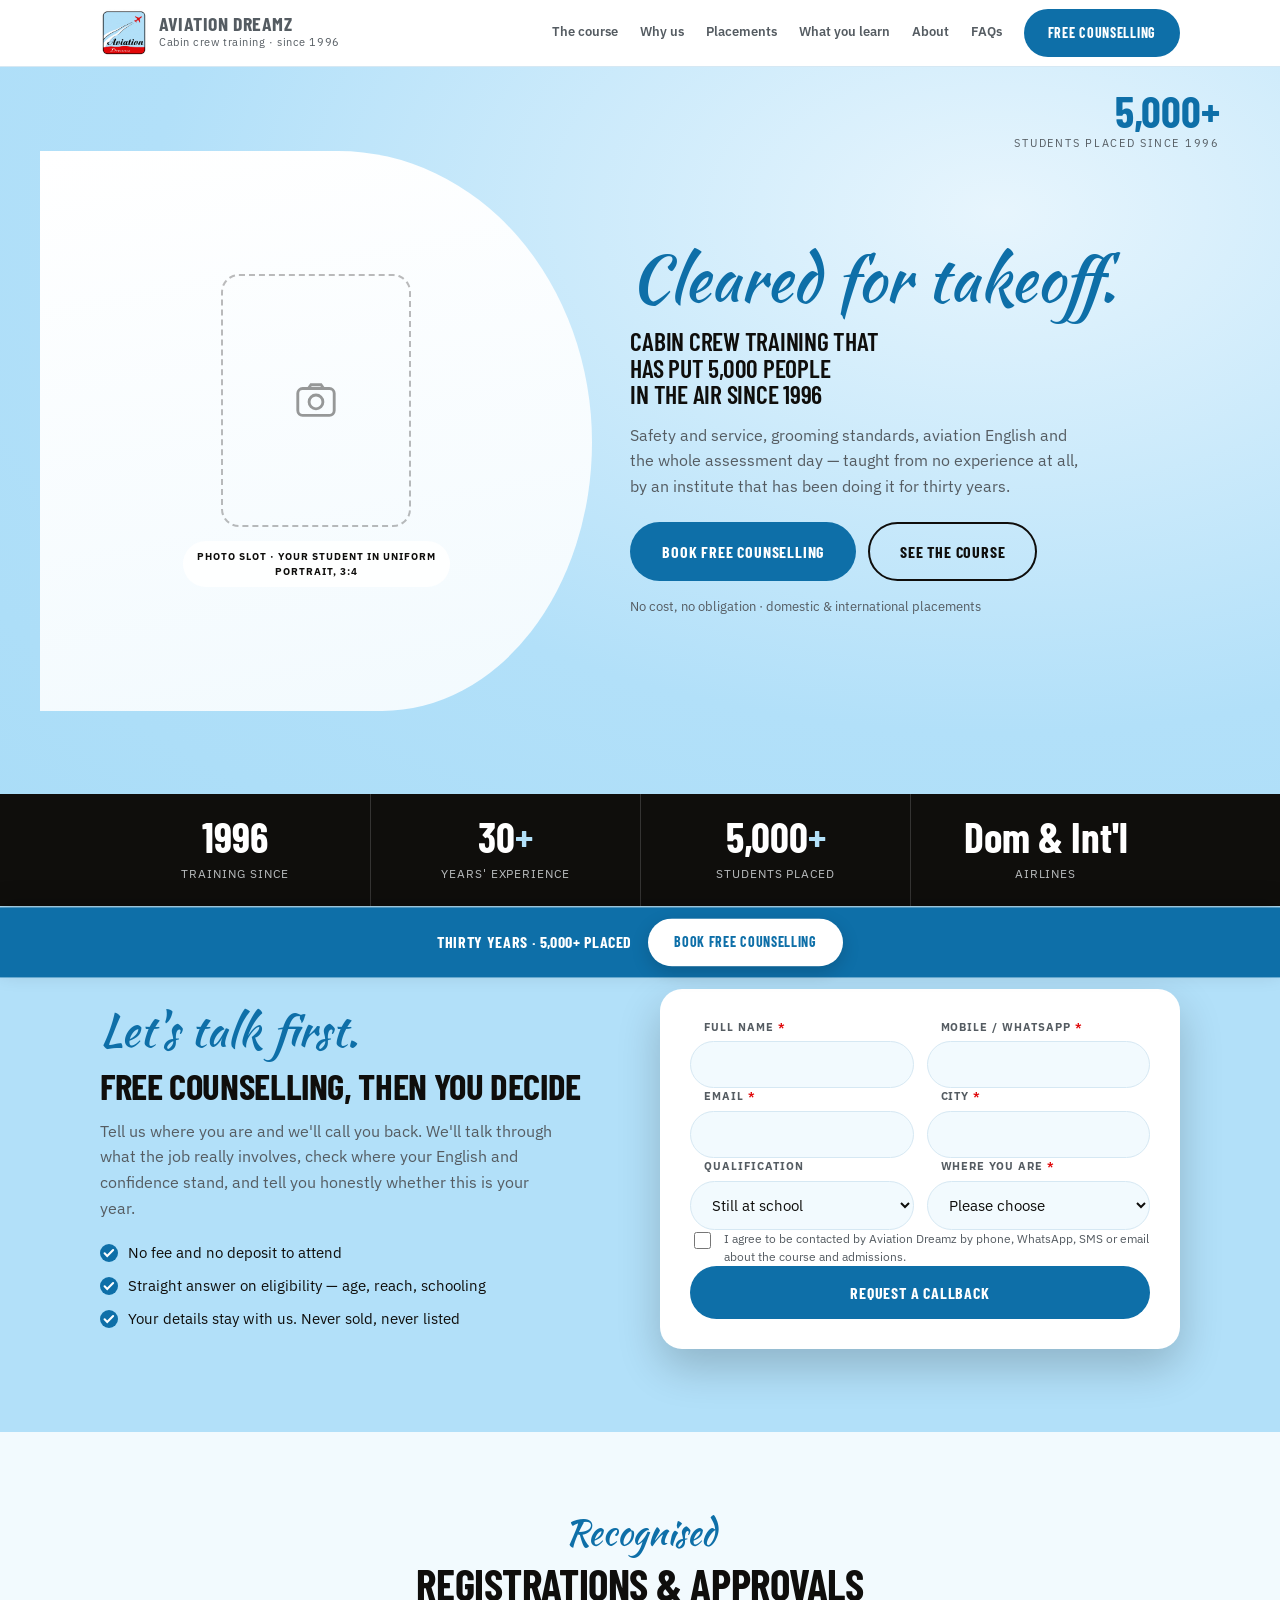
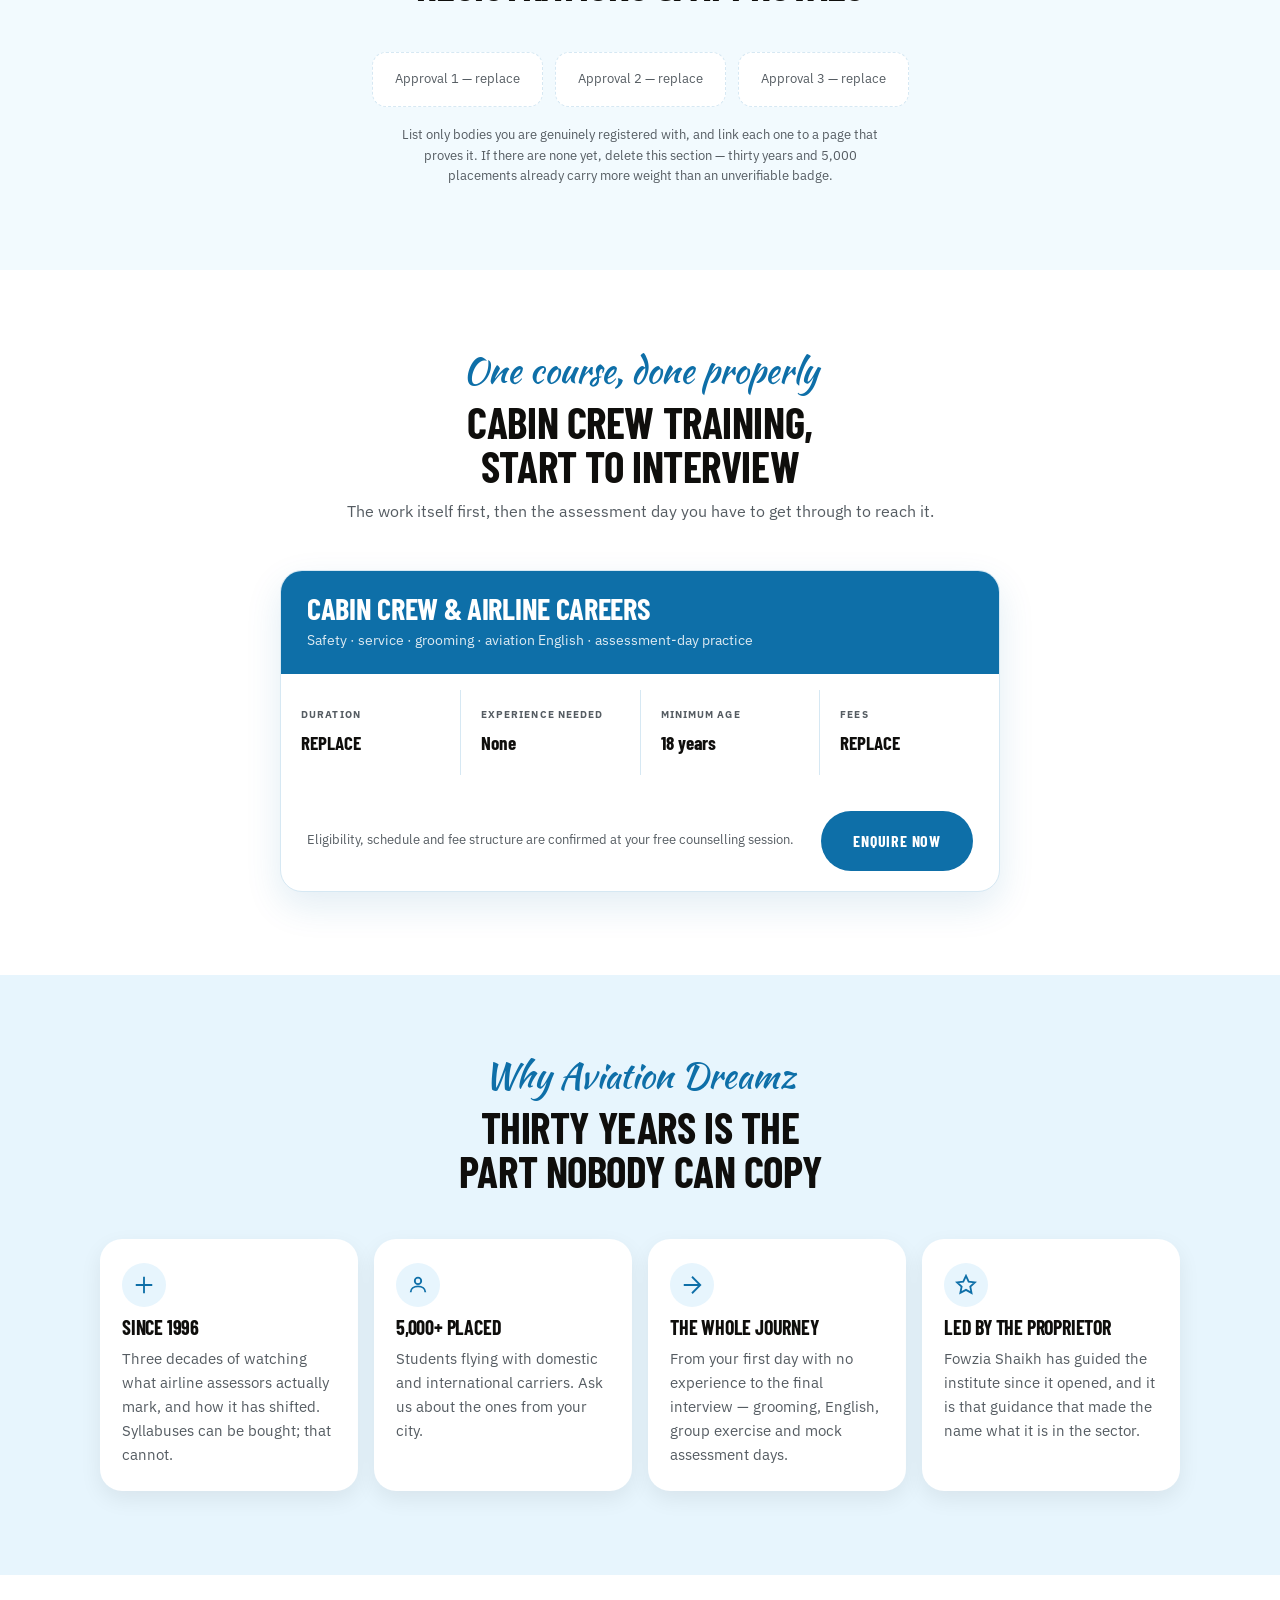
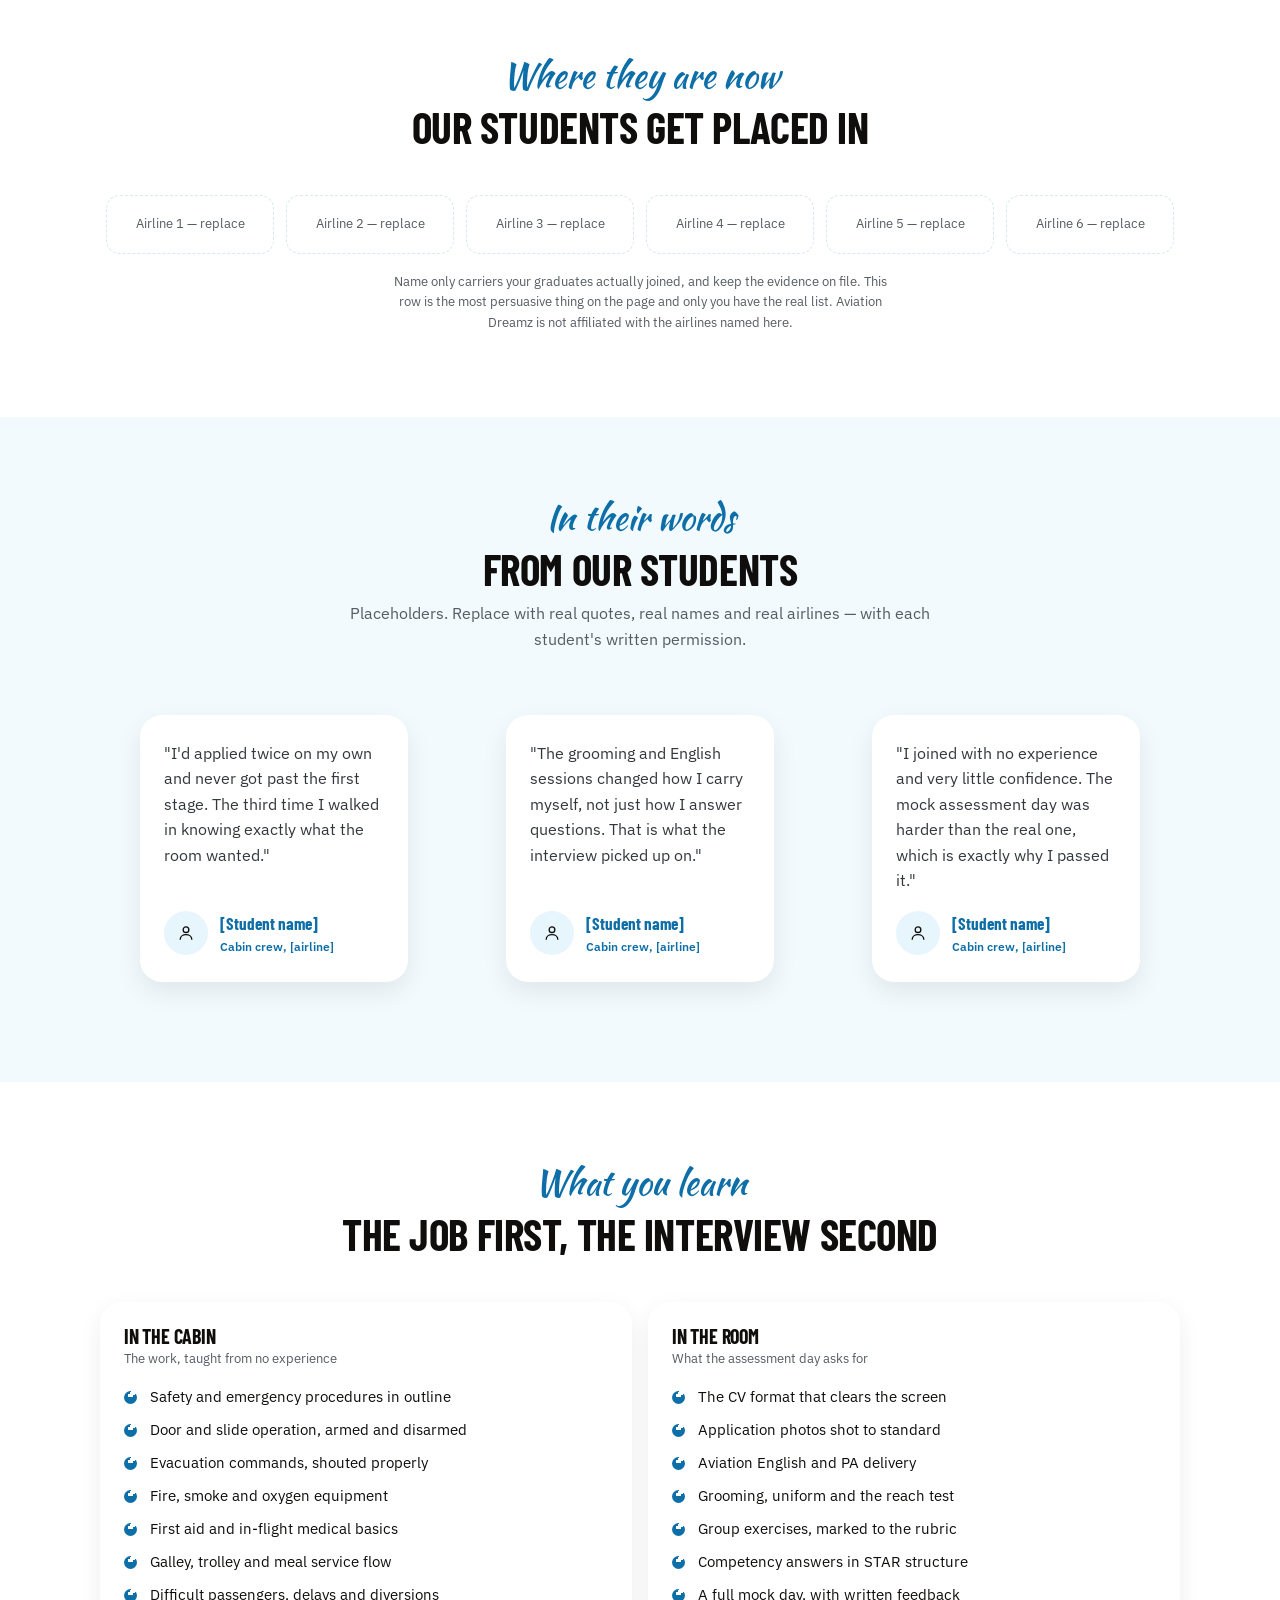
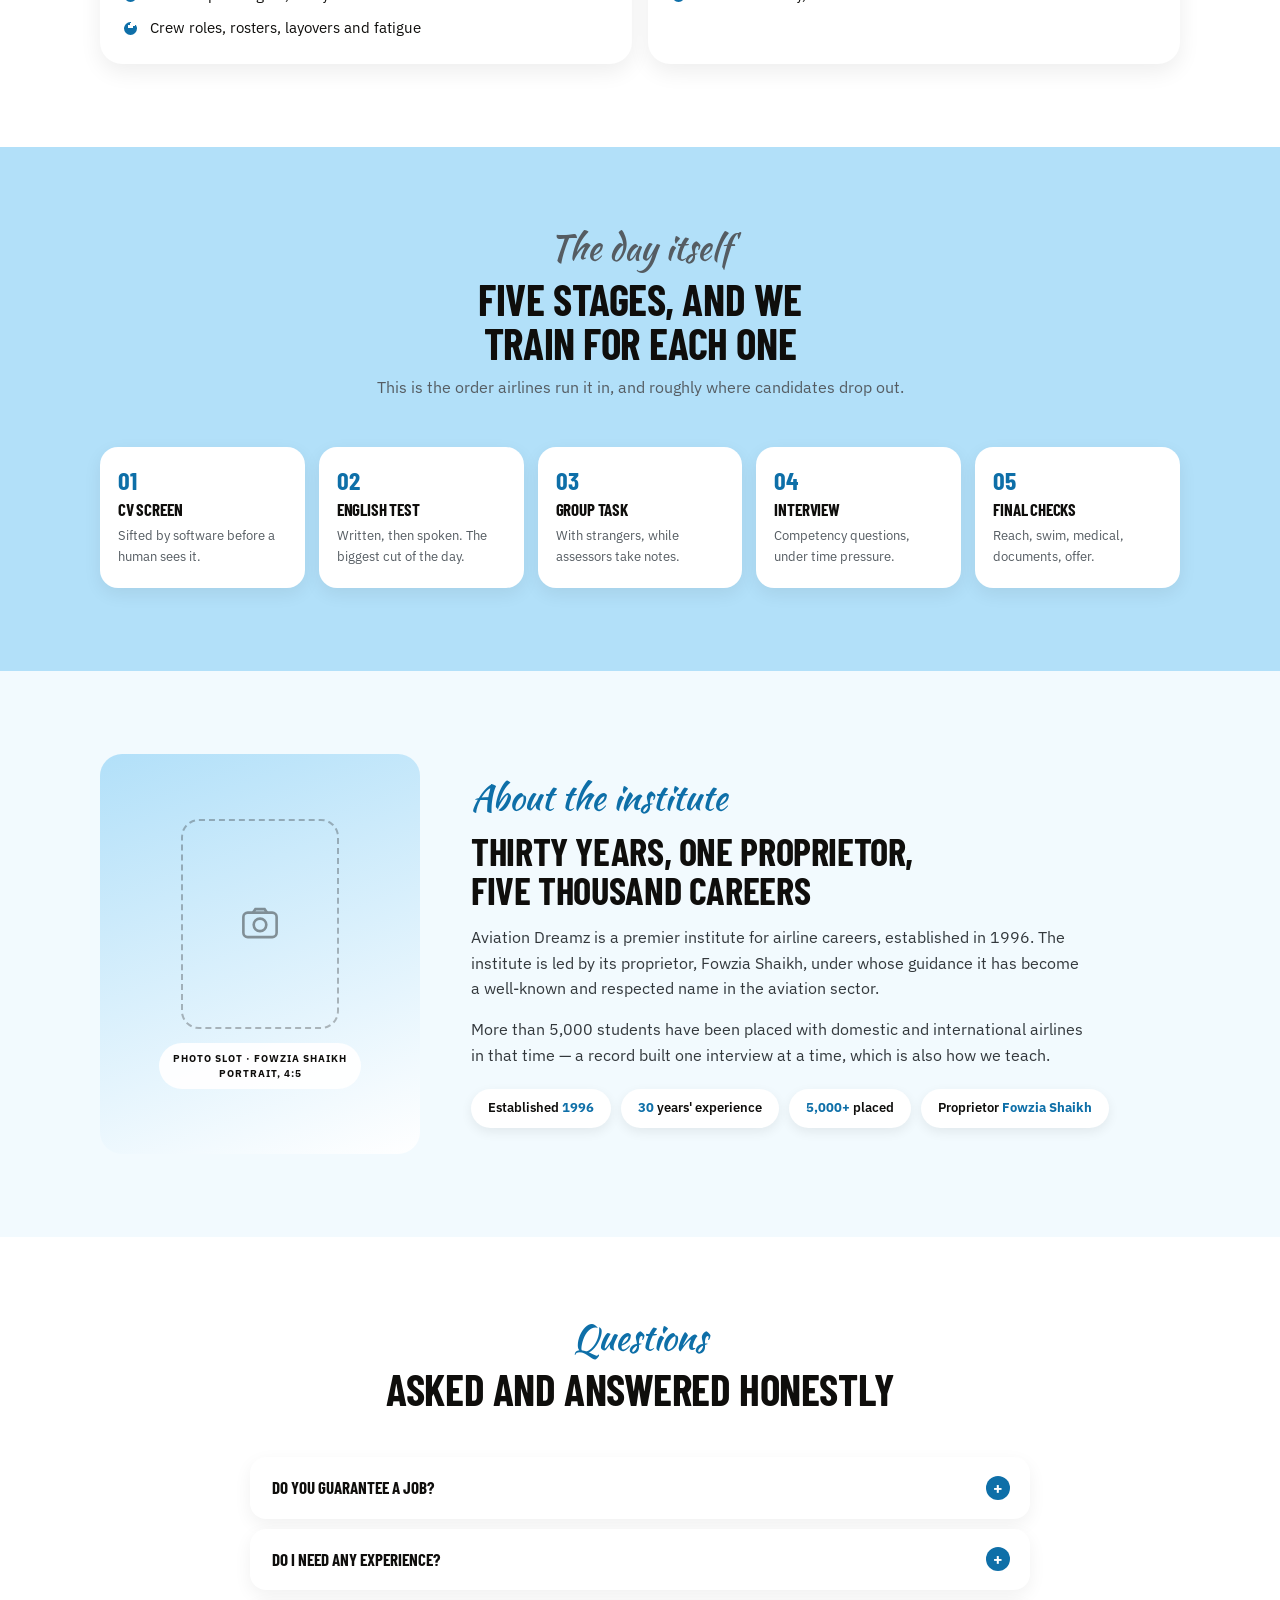
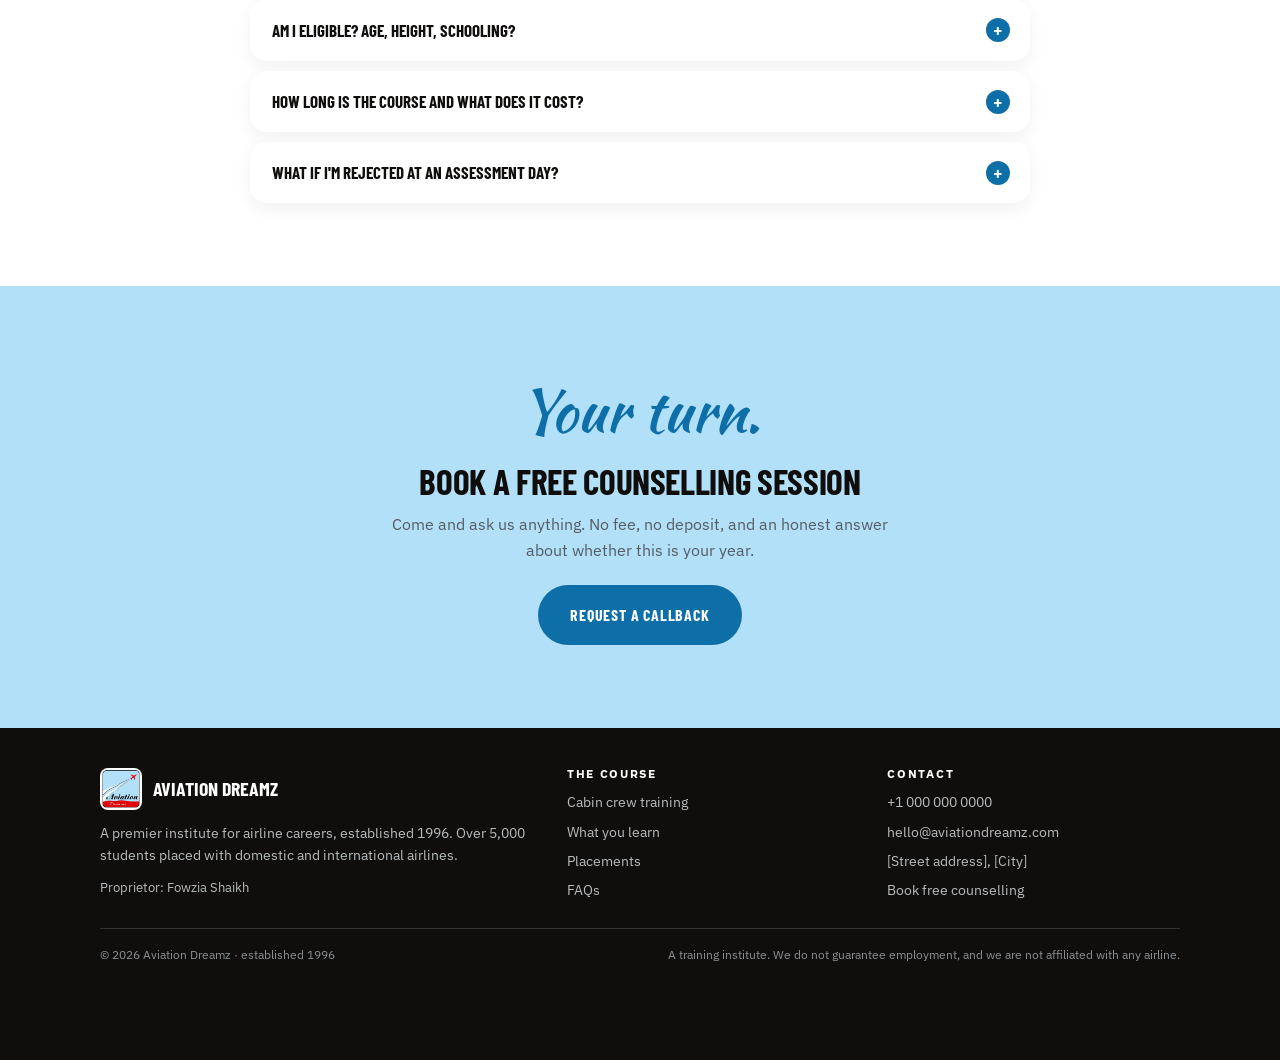
==== commit 46420f09: "Replace red with the light blue as the dominant colour The pale logo blue (#B2E0F9) has a relative l" ====
--- a/index.html
+++ b/index.html
@@ -46,16 +46,23 @@
    TOKENS — brand values sampled from ad.jpeg
    ============================================================== */
 :root {
-  --red:       #E0080A;
-  --red-deep:  #B00507;
-  --red-dark:  #8B0305;
+  /* Light blue is the dominant field. It is pale (luminance .68), so it can
+     never carry white text - everything on it is --ink. --blue is the action
+     colour that took over the job red used to do: white on it is 5.4:1. */
   --sky:       #B2E0F9;
+  --sky-hi:    #A8DCF7;
   --sky-pale:  #E7F5FD;
+  --blue:      #0E6FA8;
+  --blue-deep: #0A5480;
   --ink:       #0F0E0C;
   --ink-soft:  #555C62;
   --white:     #FFFFFF;
-  --cream:     #FFF7F6;
-  --line:      #F0D9D9;
+  --tint:      #F2FAFE;
+  --line:      #D6E8F3;
+  /* red survives only for required markers and errors, where it is a
+     convention rather than a brand colour */
+  --red:       #E0080A;
+  --red-deep:  #B00507;
 
   --f-script:  "Kaushan Script", "Segoe Script", cursive;
   --f-display: "Barlow Condensed", "Arial Narrow", sans-serif;
@@ -103,12 +110,10 @@
   cursor: pointer; transition: transform 0.14s ease, background 0.14s, color 0.14s, border-color 0.14s;
 }
 .btn:hover { transform: translateY(-2px); }
-.btn-white { background: var(--white); color: var(--red); box-shadow: 0 6px 18px rgba(0,0,0,0.16); }
+.btn-white { background: var(--white); color: var(--blue); box-shadow: 0 6px 18px rgba(0,0,0,0.16); }
 .btn-white:hover { background: var(--sky-pale); }
-.btn-red { background: var(--red); color: var(--white); }
-.btn-red:hover { background: var(--red-deep); }
-.btn-outline { background: transparent; color: var(--white); border-color: rgba(255,255,255,0.8); }
-.btn-outline:hover { background: rgba(255,255,255,0.15); border-color: var(--white); }
+.btn-blue { background: var(--blue); color: var(--white); }
+.btn-blue:hover { background: var(--blue-deep); }
 .btn-ink { background: transparent; color: var(--ink); border-color: var(--ink); }
 .btn-ink:hover { background: var(--ink); color: var(--white); }
 .btn svg { flex: none; }
@@ -132,17 +137,17 @@
   font-size: 0.8125rem; font-weight: 600; text-decoration: none; color: var(--ink-soft);
   padding: 4px 0; border-bottom: 2px solid transparent; transition: color 0.15s, border-color 0.15s;
 }
-.nav a:hover { color: var(--red); border-bottom-color: var(--red); }
+.nav a:hover { color: var(--blue); border-bottom-color: var(--blue); }
 .hdr .btn { padding: 11px 22px; font-size: 0.875rem; }
 @media (max-width: 1080px) { .nav { display: none; } }
 
 /* ==============================================================
-   HERO — photo panel with a curved edge, red field alongside
+   HERO — white photo panel with a curved edge, light blue field alongside
    ============================================================== */
 .hero {
   position: relative;
-  background: radial-gradient(120% 130% at 78% 20%, var(--red) 0%, var(--red-deep) 58%, var(--red-dark) 100%);
-  color: var(--white);
+  background: radial-gradient(120% 130% at 78% 20%, var(--sky-pale) 0%, var(--sky) 55%, var(--sky-hi) 100%);
+  color: var(--ink);
   overflow: hidden;
 }
 .hero-grid {
@@ -153,10 +158,11 @@
   min-height: min(70vh, 560px);
 }
 
-/* the figure panel, curving into the red on its right edge */
+/* the figure panel, curving into the field on its right edge. It is white
+   so the curve still reads against the pale blue. */
 .hero-figure {
   position: relative;
-  background: linear-gradient(170deg, var(--sky) 0%, var(--sky-pale) 100%);
+  background: linear-gradient(170deg, var(--white) 0%, var(--tint) 100%);
   border-radius: 0 46% 38% 0 / 0 52% 48% 0;
   overflow: hidden;
   display: flex; align-items: flex-end; justify-content: center;
@@ -187,18 +193,18 @@
   padding: clamp(34px, 5vw, 60px) var(--gut) clamp(40px, 5vw, 58px) clamp(14px, 3vw, 40px);
   display: flex; flex-direction: column; justify-content: center; gap: 16px;
 }
-.hero-copy .script { font-size: clamp(2.5rem, 5.4vw, 4rem); }
+.hero-copy .script { font-size: clamp(2.5rem, 5.4vw, 4rem); color: var(--blue); }
 .hero-copy h1 { font-size: clamp(1.25rem, 2.1vw, 1.6rem); font-weight: 600; max-width: 24ch; }
-.hero-copy .lede { font-size: 1rem; color: #FFE4E4; max-width: 46ch; }
+.hero-copy .lede { font-size: 1rem; color: var(--ink-soft); max-width: 46ch; }
 .hero-acts { display: flex; gap: 12px; flex-wrap: wrap; margin-top: 6px; }
-.hero-fine { font-size: 0.8125rem; color: #FFD3D3; }
+.hero-fine { font-size: 0.8125rem; color: var(--ink-soft); }
 
 .hero-badge {
   position: absolute; top: 22px; right: var(--gut); z-index: 3;
   text-align: right; line-height: 1;
 }
-.hero-badge b { display: block; font-family: var(--f-display); font-weight: 700; font-size: clamp(2rem, 3.4vw, 3rem); }
-.hero-badge span { display: block; font-size: 0.6875rem; letter-spacing: 0.16em; text-transform: uppercase; margin-top: 5px; color: #FFD3D3; }
+.hero-badge b { display: block; font-family: var(--f-display); font-weight: 700; font-size: clamp(2rem, 3.4vw, 3rem); color: var(--blue); }
+.hero-badge span { display: block; font-size: 0.6875rem; letter-spacing: 0.16em; text-transform: uppercase; margin-top: 5px; color: var(--ink-soft); }
 
 @media (max-width: 900px) {
   .hero-grid { grid-template-columns: 1fr; min-height: 0; }
@@ -225,15 +231,14 @@
    SECTION SCAFFOLD
    ============================================================== */
 section { padding-block: clamp(46px, 6.5vw, 84px); }
-.band-cream { background: var(--cream); }
+.band-tint { background: var(--tint); }
 .band-sky { background: var(--sky-pale); }
-.band-red { background: var(--red); color: var(--white); }
+.band-blue { background: var(--sky); color: var(--ink); }
 .sec-head { text-align: center; max-width: 62ch; margin: 0 auto clamp(28px, 3.6vw, 46px); display: flex; flex-direction: column; gap: 10px; }
-.sec-head .script { color: var(--red); font-size: clamp(1.6rem, 3vw, 2.2rem); }
-.band-red .sec-head .script { color: var(--white); }
+.sec-head .script { color: var(--blue); font-size: clamp(1.6rem, 3vw, 2.2rem); }
 .sec-head h2 { font-size: clamp(1.8rem, 3.6vw, 2.7rem); }
 .sec-head p { color: var(--ink-soft); }
-.band-red .sec-head p { color: #FFE0E0; }
+.band-blue .sec-head p { color: var(--ink-soft); }
 
 /* ==============================================================
    LEAD FORM — high on the page, rounded pill fields
@@ -241,9 +246,9 @@
 .enquire-grid { display: grid; grid-template-columns: 1fr minmax(330px, 520px); gap: clamp(26px, 4vw, 56px); align-items: center; }
 @media (max-width: 940px) { .enquire-grid { grid-template-columns: 1fr; } }
 .enquire-copy { display: flex; flex-direction: column; gap: 14px; }
-.enquire-copy .script { color: var(--white); font-size: clamp(1.9rem, 3.6vw, 2.8rem); }
+.enquire-copy .script { color: var(--blue); font-size: clamp(1.9rem, 3.6vw, 2.8rem); }
 .enquire-copy h2 { font-size: clamp(1.7rem, 3vw, 2.3rem); }
-.enquire-copy p { color: #FFE0E0; max-width: 46ch; }
+.enquire-copy p { color: var(--ink-soft); max-width: 46ch; }
 .ticks { list-style: none; margin: 6px 0 0; padding: 0; display: flex; flex-direction: column; gap: 9px; }
 .ticks li { display: flex; gap: 10px; align-items: flex-start; font-size: 0.9375rem; }
 .ticks svg { flex: none; margin-top: 3px; }
@@ -262,27 +267,27 @@
 .field label .req { color: var(--red); }
 .field input, .field select, .field textarea {
   font-family: var(--f-body); font-size: 0.9375rem; color: var(--ink);
-  background: var(--cream); border: 1.5px solid var(--line);
+  background: var(--tint); border: 1.5px solid var(--line);
   border-radius: var(--pill); padding: 13px 17px; width: 100%;
   transition: border-color 0.15s, background 0.15s;
 }
 .field textarea { border-radius: 18px; resize: vertical; min-height: 70px; }
-.field input:hover, .field select:hover, .field textarea:hover { border-color: var(--red); }
-.field input:focus, .field select:focus, .field textarea:focus { background: var(--white); border-color: var(--red); }
+.field input:hover, .field select:hover, .field textarea:hover { border-color: var(--blue); }
+.field input:focus, .field select:focus, .field textarea:focus { background: var(--white); border-color: var(--blue); }
 .field .err { font-size: 0.75rem; color: var(--red-deep); font-weight: 600; padding-left: 14px; display: none; }
 .field.invalid input, .field.invalid select { border-color: var(--red); background: #FFF1F1; }
 .field.invalid .err { display: block; }
 
 .consent { display: flex; gap: 10px; align-items: flex-start; font-size: 0.75rem; color: var(--ink-soft); line-height: 1.5; }
-.consent input { flex: none; width: 17px; height: 17px; margin-top: 2px; accent-color: var(--red); }
+.consent input { flex: none; width: 17px; height: 17px; margin-top: 2px; accent-color: var(--blue); }
 .consent.invalid { color: var(--red-deep); }
 .form-status { font-size: 0.8125rem; font-weight: 600; color: var(--red-deep); background: #FFF1F1; border-radius: 14px; padding: 10px 14px; display: none; }
 .form-status.show { display: block; }
 .form .btn { width: 100%; }
 .sent { display: none; flex-direction: column; gap: 12px; text-align: center; padding: 8px 0; }
-.sent .script { color: var(--red); font-size: 2rem; }
+.sent .script { color: var(--blue); font-size: 2rem; }
 .sent p { color: var(--ink-soft); font-size: 0.9375rem; }
-.sent .recap { background: var(--cream); border-radius: 16px; padding: 12px 16px; font-size: 0.8125rem; white-space: pre-line; text-align: left; line-height: 1.7; }
+.sent .recap { background: var(--tint); border-radius: 16px; padding: 12px 16px; font-size: 0.8125rem; white-space: pre-line; text-align: left; line-height: 1.7; }
 .form.done .form-live { display: none; }
 .form.done .sent { display: flex; }
 
@@ -303,13 +308,13 @@
 .course {
   max-width: 720px; margin: 0 auto;
   background: var(--white); border-radius: var(--card);
-  box-shadow: 0 14px 36px rgba(224,8,10,0.10);
+  box-shadow: 0 14px 36px rgba(14,111,168,0.12);
   border: 1px solid var(--line);
   overflow: hidden;
 }
-.course-top { background: var(--red); color: var(--white); padding: 22px 26px; }
+.course-top { background: var(--blue); color: var(--white); padding: 22px 26px; }
 .course-top h3 { font-size: clamp(1.4rem, 2.6vw, 1.9rem); }
-.course-top p { font-size: 0.875rem; color: #FFE0E0; margin-top: 5px; }
+.course-top p { font-size: 0.875rem; color: rgba(255,255,255,0.86); margin-top: 5px; }
 .course-facts { display: grid; grid-template-columns: repeat(auto-fit, minmax(150px, 1fr)); gap: 1px; background: var(--line); }
 .course-facts > div { background: var(--white); padding: 17px 20px; }
 .course-facts dt { font-size: 0.625rem; letter-spacing: 0.11em; text-transform: uppercase; color: var(--ink-soft); font-weight: 700; }
@@ -351,7 +356,7 @@
 .quote-who { display: flex; align-items: center; gap: 12px; margin-top: auto; }
 .quote-who .av { width: 44px; height: 44px; border-radius: 50%; background: var(--sky-pale); display: grid; place-items: center; flex: none; }
 .quote-who b { display: block; font-family: var(--f-display); font-weight: 700; font-size: 1.0625rem; }
-.quote-who span { display: block; font-size: 0.75rem; color: var(--red); font-weight: 600; }
+.quote-who span { display: block; font-size: 0.75rem; color: var(--blue); font-weight: 600; }
 
 /* ==============================================================
    WHAT YOU LEARN
@@ -366,7 +371,7 @@
 .learn li::before {
   content: ""; position: absolute; left: 0; top: 0.42em;
   width: 13px; height: 13px; border-radius: 50%;
-  background: var(--red);
+  background: var(--blue);
 }
 .learn li::after {
   content: ""; position: absolute; left: 4px; top: 0.62em;
@@ -379,12 +384,13 @@
    ============================================================== */
 .stages { display: grid; grid-template-columns: repeat(5, 1fr); gap: 14px; }
 .stage {
-  background: rgba(255,255,255,0.12); border-radius: 18px; padding: 20px 18px;
+  background: var(--white); border-radius: 18px; padding: 20px 18px;
   display: flex; flex-direction: column; gap: 8px;
-}
-.stage b { font-family: var(--f-display); font-weight: 700; font-size: 1.6rem; line-height: 1; color: var(--sky); }
+  box-shadow: 0 6px 18px rgba(15,14,12,0.07);
+}
+.stage b { font-family: var(--f-display); font-weight: 700; font-size: 1.6rem; line-height: 1; color: var(--blue); }
 .stage h3 { font-size: 1.0625rem; }
-.stage p { font-size: 0.8125rem; color: #FFE0E0; }
+.stage p { font-size: 0.8125rem; color: var(--ink-soft); }
 @media (max-width: 980px) { .stages { grid-template-columns: repeat(2, 1fr); } }
 @media (max-width: 520px) { .stages { grid-template-columns: 1fr; } }
 
@@ -395,11 +401,11 @@
 @media (max-width: 860px) { .about { grid-template-columns: 1fr; } }
 .about-shot {
   aspect-ratio: 4/5; border-radius: var(--card); overflow: hidden;
-  background: linear-gradient(160deg, var(--sky) 0%, var(--cream) 100%);
+  background: linear-gradient(160deg, var(--sky) 0%, var(--white) 100%);
   position: relative;
 }
 .about-body { display: flex; flex-direction: column; gap: 15px; }
-.about-body .script { color: var(--red); font-size: clamp(1.6rem, 3vw, 2.2rem); }
+.about-body .script { color: var(--blue); font-size: clamp(1.6rem, 3vw, 2.2rem); }
 .about-body h2 { font-size: clamp(1.7rem, 3.2vw, 2.4rem); }
 .about-body p { color: #33383C; max-width: 62ch; }
 .about-facts { list-style: none; margin: 6px 0 0; padding: 0; display: flex; flex-wrap: wrap; gap: 10px; }
@@ -407,7 +413,7 @@
   background: var(--white); border-radius: var(--pill); padding: 9px 17px;
   font-size: 0.8125rem; font-weight: 600; box-shadow: 0 4px 12px rgba(15,14,12,0.07);
 }
-.about-facts li b { color: var(--red); }
+.about-facts li b { color: var(--blue); }
 
 /* ==============================================================
    FAQ
@@ -421,7 +427,7 @@
 .faq summary::-webkit-details-marker { display: none; }
 .faq summary::after {
   content: "+"; position: absolute; right: 20px; top: 50%; transform: translateY(-50%);
-  width: 24px; height: 24px; border-radius: 50%; background: var(--red); color: var(--white);
+  width: 24px; height: 24px; border-radius: 50%; background: var(--blue); color: var(--white);
   display: grid; place-items: center; font-family: var(--f-body); font-size: 1rem; line-height: 1;
 }
 .faq details[open] summary::after { content: "–"; }
@@ -431,9 +437,9 @@
    FINAL CTA + FOOTER + STICKY BAR
    ============================================================== */
 .final { text-align: center; }
-.final .script { font-size: clamp(2.2rem, 5vw, 3.6rem); color: var(--white); }
+.final .script { font-size: clamp(2.2rem, 5vw, 3.6rem); color: var(--blue); }
 .final h2 { font-size: clamp(1.6rem, 3vw, 2.2rem); margin-top: 8px; }
-.final p { color: #FFE0E0; max-width: 52ch; margin: 12px auto 22px; }
+.final p { color: var(--ink-soft); max-width: 52ch; margin: 12px auto 22px; }
 
 .ftr { background: var(--ink); color: #B9BCBE; padding-block: 40px 96px; font-size: 0.875rem; }
 .ftr-grid { display: grid; grid-template-columns: 1.5fr 1fr 1fr; gap: 28px; }
@@ -451,7 +457,7 @@
    own call to action on a short screen. */
 .sticky {
   position: fixed; bottom: 0; left: 0; right: 0; z-index: 70;
-  background: var(--red); color: var(--white);
+  background: var(--blue); color: var(--white);
   padding: 11px var(--gut);
   display: flex; align-items: center; justify-content: center; gap: 16px; flex-wrap: wrap;
   box-shadow: 0 -6px 20px rgba(0,0,0,0.18);
@@ -491,7 +497,7 @@
       <a href="#about">About</a>
       <a href="#faq">FAQs</a>
     </nav>
-    <a class="btn btn-red" href="#enquire">Free counselling</a>
+    <a class="btn btn-blue" href="#enquire">Free counselling</a>
   </div>
 </header>
 
@@ -525,8 +531,8 @@
           assessment day — taught from no experience at all, by an institute that has been doing
           it for thirty years.</p>
         <div class="hero-acts">
-          <a class="btn btn-white" href="#enquire">Book free counselling</a>
-          <a class="btn btn-outline" href="#course">See the course</a>
+          <a class="btn btn-blue" href="#enquire">Book free counselling</a>
+          <a class="btn btn-ink" href="#course">See the course</a>
         </div>
         <p class="hero-fine">No cost, no obligation · domestic &amp; international placements</p>
       </div>
@@ -544,7 +550,7 @@
   </div>
 
   <!-- ========== LEAD FORM ========== -->
-  <section class="band-red" id="enquire">
+  <section class="band-blue" id="enquire">
     <div class="shell enquire-grid">
       <div class="enquire-copy">
         <p class="script">Let's talk first.</p>
@@ -554,15 +560,15 @@
           this is your year.</p>
         <ul class="ticks">
           <li>
-            <svg width="18" height="18" viewBox="0 0 18 18" aria-hidden="true"><circle cx="9" cy="9" r="9" fill="#fff"/><path d="M4.6 9.3l2.6 2.6 5.9-5.9" stroke="#E0080A" stroke-width="2.1" fill="none" stroke-linecap="round"/></svg>
+            <svg width="18" height="18" viewBox="0 0 18 18" aria-hidden="true"><circle cx="9" cy="9" r="9" fill="#0E6FA8"/><path d="M4.6 9.3l2.6 2.6 5.9-5.9" stroke="#fff" stroke-width="2.1" fill="none" stroke-linecap="round"/></svg>
             <span>No fee and no deposit to attend</span>
           </li>
           <li>
-            <svg width="18" height="18" viewBox="0 0 18 18" aria-hidden="true"><circle cx="9" cy="9" r="9" fill="#fff"/><path d="M4.6 9.3l2.6 2.6 5.9-5.9" stroke="#E0080A" stroke-width="2.1" fill="none" stroke-linecap="round"/></svg>
+            <svg width="18" height="18" viewBox="0 0 18 18" aria-hidden="true"><circle cx="9" cy="9" r="9" fill="#0E6FA8"/><path d="M4.6 9.3l2.6 2.6 5.9-5.9" stroke="#fff" stroke-width="2.1" fill="none" stroke-linecap="round"/></svg>
             <span>Straight answer on eligibility — age, reach, schooling</span>
           </li>
           <li>
-            <svg width="18" height="18" viewBox="0 0 18 18" aria-hidden="true"><circle cx="9" cy="9" r="9" fill="#fff"/><path d="M4.6 9.3l2.6 2.6 5.9-5.9" stroke="#E0080A" stroke-width="2.1" fill="none" stroke-linecap="round"/></svg>
+            <svg width="18" height="18" viewBox="0 0 18 18" aria-hidden="true"><circle cx="9" cy="9" r="9" fill="#0E6FA8"/><path d="M4.6 9.3l2.6 2.6 5.9-5.9" stroke="#fff" stroke-width="2.1" fill="none" stroke-linecap="round"/></svg>
             <span>Your details stay with us. Never sold, never listed</span>
           </li>
         </ul>
@@ -627,7 +633,7 @@
           </label>
 
           <p class="form-status" id="status" role="status" aria-live="polite"></p>
-          <button class="btn btn-red" type="submit">Request a callback</button>
+          <button class="btn btn-blue" type="submit">Request a callback</button>
         </div>
 
         <div class="sent" id="sent">
@@ -641,7 +647,7 @@
   </section>
 
   <!-- ========== TRUST ROW ========== -->
-  <section class="band-cream">
+  <section class="band-tint">
     <div class="shell">
       <div class="sec-head">
         <p class="script">Recognised</p>
@@ -681,7 +687,7 @@
         <div class="course-foot">
           <p>Eligibility, schedule and fee structure are confirmed at your free counselling
             session.</p>
-          <a class="btn btn-red" href="#enquire">Enquire now</a>
+          <a class="btn btn-blue" href="#enquire">Enquire now</a>
         </div>
       </div>
     </div>
@@ -696,25 +702,25 @@
       </div>
       <div class="why">
         <div>
-          <div class="ico"><svg width="22" height="22" viewBox="0 0 24 24" fill="none" stroke="#E0080A" stroke-width="2"><path d="M12 3v18M3 12h18"/></svg></div>
+          <div class="ico"><svg width="22" height="22" viewBox="0 0 24 24" fill="none" stroke="#0E6FA8" stroke-width="2"><path d="M12 3v18M3 12h18"/></svg></div>
           <h3>Since 1996</h3>
           <p>Three decades of watching what airline assessors actually mark, and how it has
             shifted. Syllabuses can be bought; that cannot.</p>
         </div>
         <div>
-          <div class="ico"><svg width="22" height="22" viewBox="0 0 24 24" fill="none" stroke="#E0080A" stroke-width="2"><path d="M4 20c0-4 3.6-6.5 8-6.5s8 2.5 8 6.5"/><circle cx="12" cy="7.5" r="3.5"/></svg></div>
+          <div class="ico"><svg width="22" height="22" viewBox="0 0 24 24" fill="none" stroke="#0E6FA8" stroke-width="2"><path d="M4 20c0-4 3.6-6.5 8-6.5s8 2.5 8 6.5"/><circle cx="12" cy="7.5" r="3.5"/></svg></div>
           <h3>5,000+ placed</h3>
           <p>Students flying with domestic and international carriers. Ask us about the ones
             from your city.</p>
         </div>
         <div>
-          <div class="ico"><svg width="22" height="22" viewBox="0 0 24 24" fill="none" stroke="#E0080A" stroke-width="2"><path d="M3 12h18M12 3l9 9-9 9"/></svg></div>
+          <div class="ico"><svg width="22" height="22" viewBox="0 0 24 24" fill="none" stroke="#0E6FA8" stroke-width="2"><path d="M3 12h18M12 3l9 9-9 9"/></svg></div>
           <h3>The whole journey</h3>
           <p>From your first day with no experience to the final interview — grooming, English,
             group exercise and mock assessment days.</p>
         </div>
         <div>
-          <div class="ico"><svg width="22" height="22" viewBox="0 0 24 24" fill="none" stroke="#E0080A" stroke-width="2"><path d="M12 2l2.9 6.3 6.8.8-5 4.7 1.3 6.8L12 17.3 5.9 20.6 7.2 13.8l-5-4.7 6.8-.8z"/></svg></div>
+          <div class="ico"><svg width="22" height="22" viewBox="0 0 24 24" fill="none" stroke="#0E6FA8" stroke-width="2"><path d="M12 2l2.9 6.3 6.8.8-5 4.7 1.3 6.8L12 17.3 5.9 20.6 7.2 13.8l-5-4.7 6.8-.8z"/></svg></div>
           <h3>Led by the proprietor</h3>
           <p>Fowzia Shaikh has guided the institute since it opened, and it is that guidance
             that made the name what it is in the sector.</p>
@@ -745,7 +751,7 @@
   </section>
 
   <!-- ========== TESTIMONIALS ========== -->
-  <section class="band-cream">
+  <section class="band-tint">
     <div class="shell">
       <div class="sec-head">
         <p class="script">In their words</p>
@@ -822,7 +828,7 @@
   </section>
 
   <!-- ========== ASSESSMENT DAY ========== -->
-  <section class="band-red">
+  <section class="band-blue">
     <div class="shell">
       <div class="sec-head">
         <p class="script">The day itself</p>
@@ -840,7 +846,7 @@
   </section>
 
   <!-- ========== ABOUT ========== -->
-  <section class="band-cream" id="about">
+  <section class="band-tint" id="about">
     <div class="shell about">
       <div class="about-shot">
         <!-- REPLACE: <img src="fowzia-shaikh.jpg" alt="Fowzia Shaikh" /> -->
@@ -921,13 +927,13 @@
   </section>
 
   <!-- ========== FINAL CTA ========== -->
-  <section class="band-red final">
+  <section class="band-blue final">
     <div class="shell">
       <p class="script">Your turn.</p>
       <h2>Book a free counselling session</h2>
       <p>Come and ask us anything. No fee, no deposit, and an honest answer about whether this is
         your year.</p>
-      <a class="btn btn-white" href="#enquire">Request a callback</a>
+      <a class="btn btn-blue" href="#enquire">Request a callback</a>
     </div>
   </section>
 
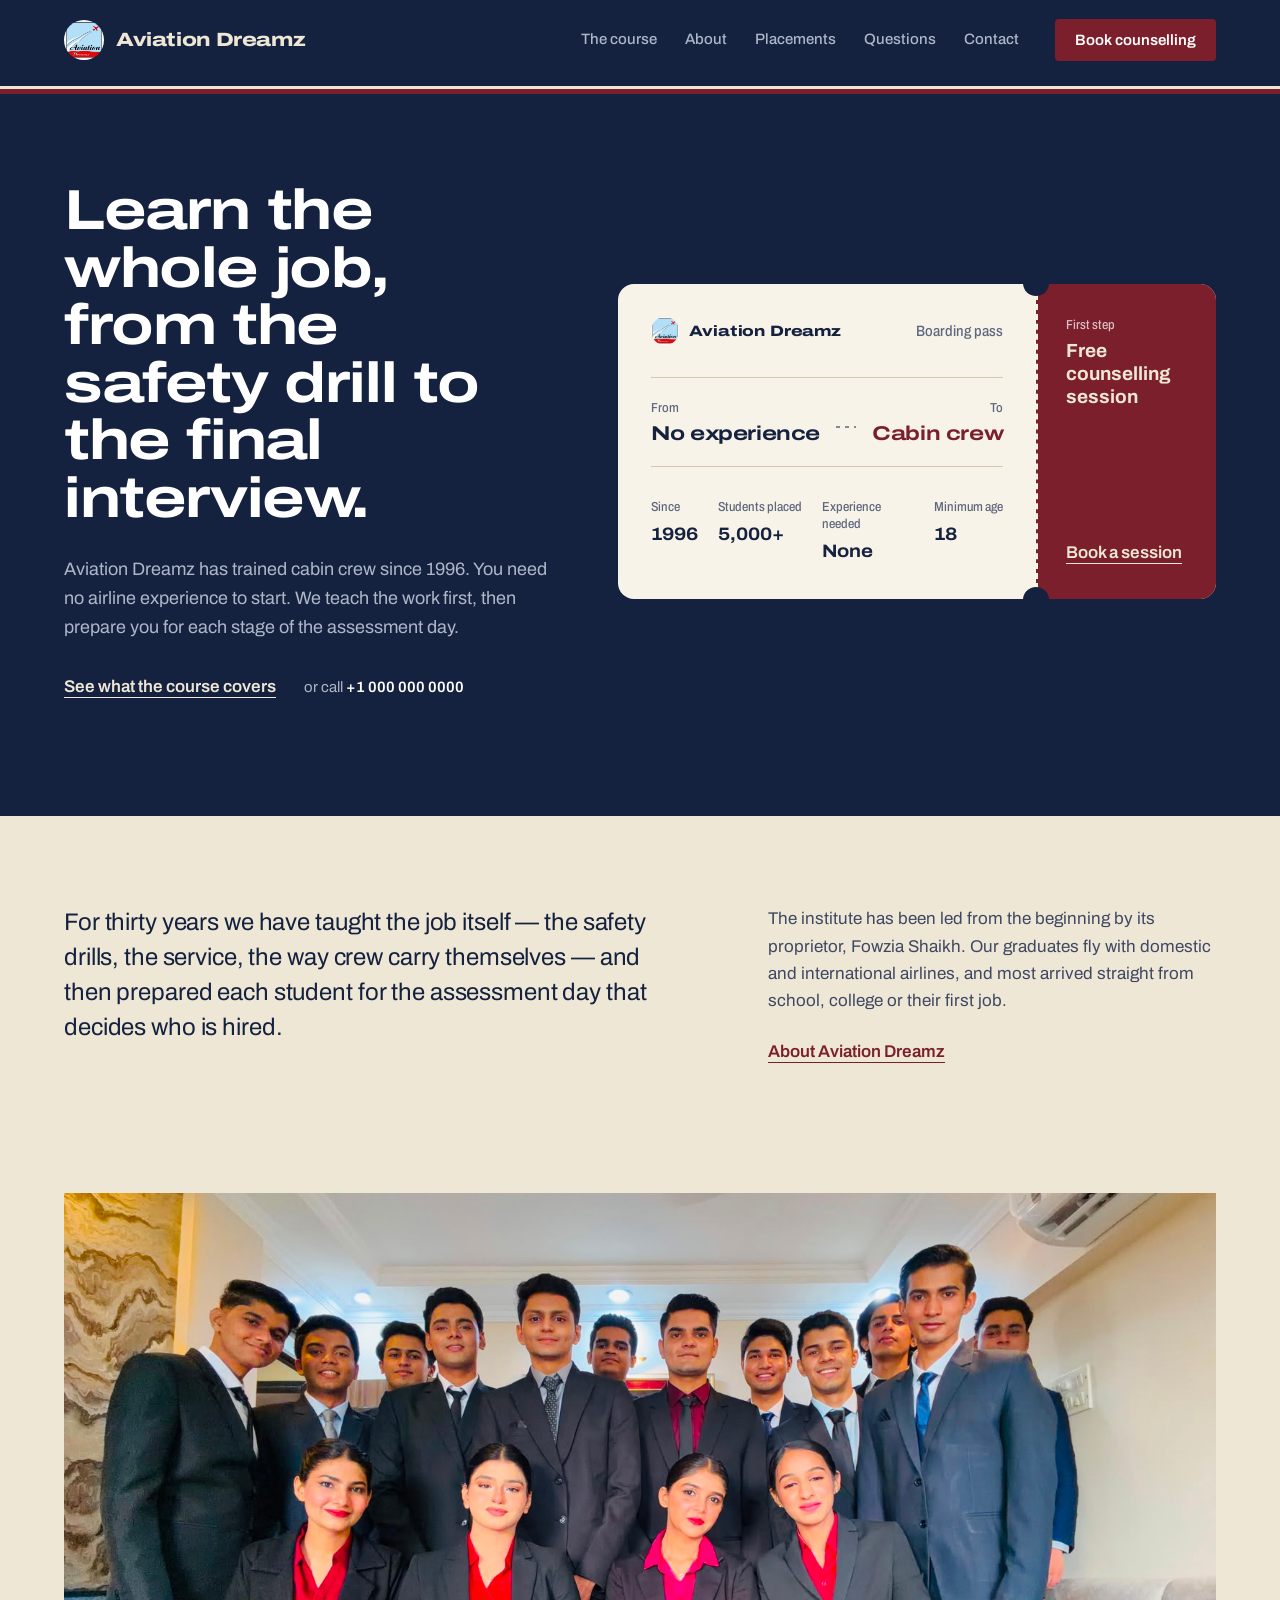
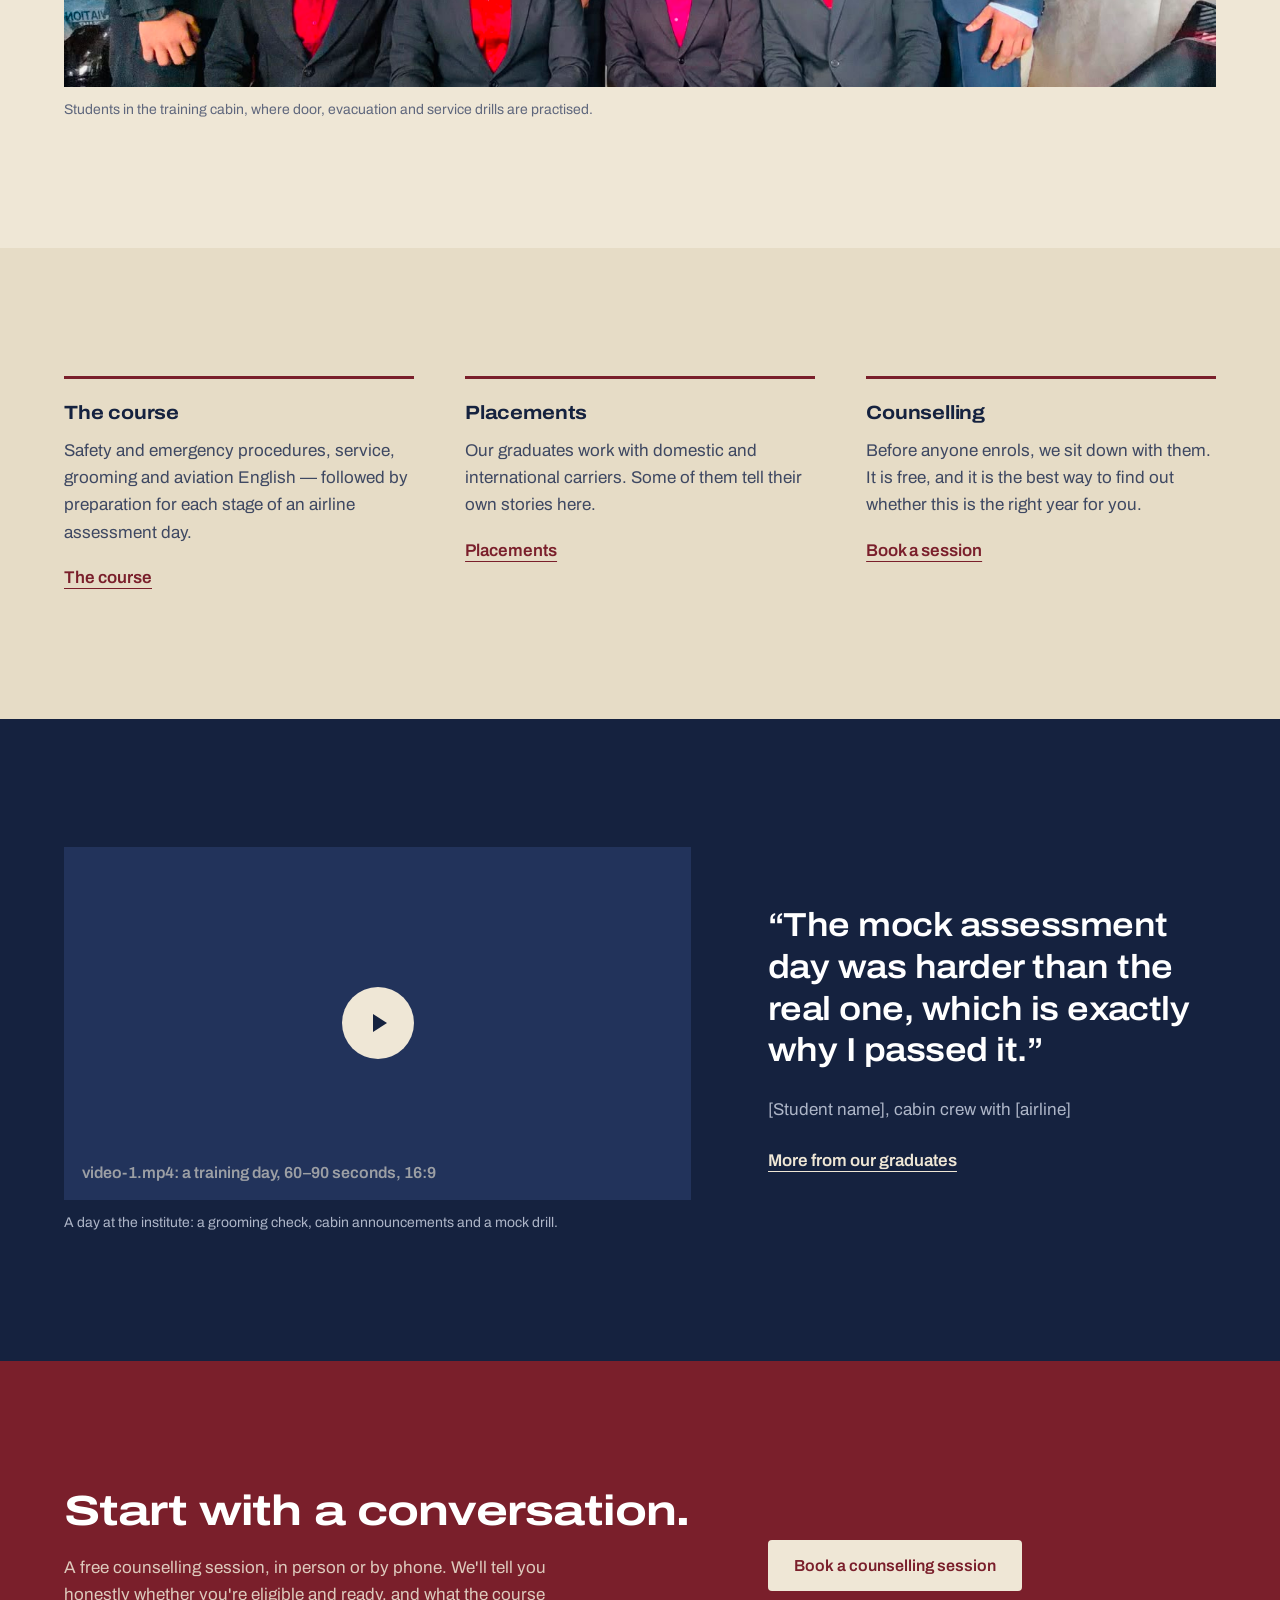
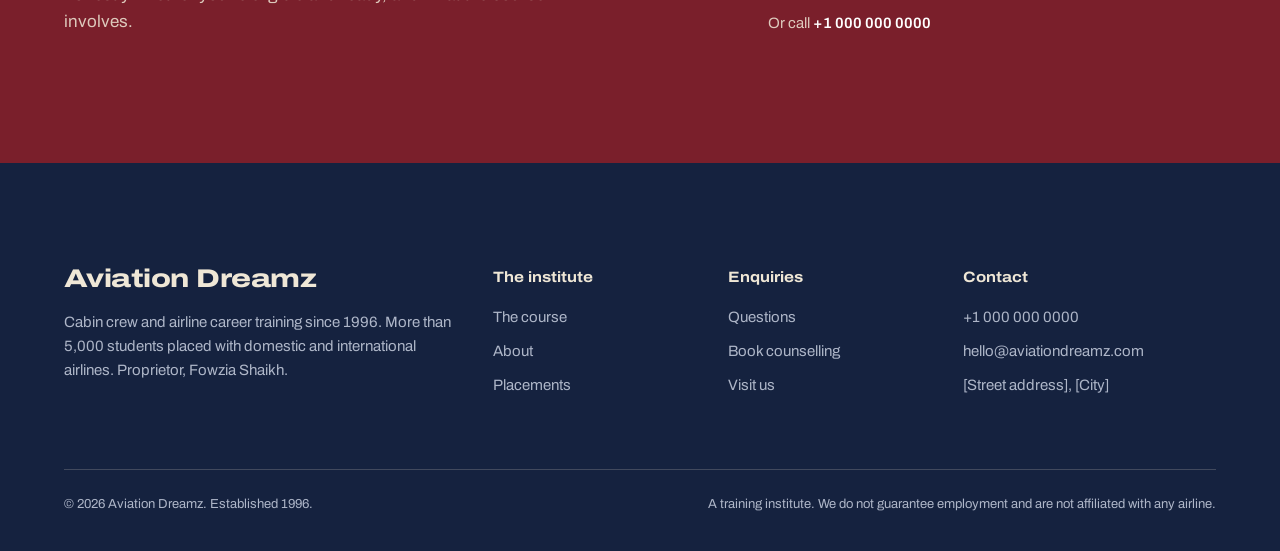
==== commit cc99e21c: "Redesign as a multi-page site in navy, maroon and cream Six pages sharing styles.css and site.js. Ar" ====
--- a/index.html
+++ b/index.html
@@ -4,1104 +4,199 @@
 <meta charset="utf-8" />
 <meta name="viewport" content="width=device-width, initial-scale=1" />
 <title>Aviation Dreamz — Cabin Crew Training Since 1996</title>
-<meta name="description" content="Cabin crew and airline career training since 1996. Over 5,000 students placed with domestic and international airlines. Book a free counselling session." />
+<meta name="description" content="Cabin crew and airline career training since 1996. More than 5,000 students placed with domestic and international airlines." />
 <link rel="icon" href="ad.jpeg" />
-
-<!-- ============================================================
-     CONFIRMED FACTS (client-supplied — safe to state)
-     · Established 1996 · 30 years' experience
-     · Proprietor: Fowzia Shaikh
-     · 5,000+ students placed, domestic and international airlines
-     · A premier institute for airline careers
-
-     PHOTOGRAPHY — READ THIS FIRST
-     Every .shot block is an empty slot with a drawn placeholder. They are
-     built to be replaced by real photographs of YOUR students in uniform,
-     which is the single biggest upgrade available to this page. Drop files
-     in beside index.html and swap the shot div for an image tag — there is a
-     ready-made one commented out directly above each slot.
-     Do not paste photos from other institutes' sites, and do not use
-     keyword stock services (LoremFlickr and similar) — the licences there
-     are not cleared for commercial use.
-
-     STILL TO CONFIRM OR REPLACE
-     · Course length and fees — marked REPLACE in the course card and FAQ
-     · Whether the free counselling session exists as an offer (it is the
-       primary call to action on this page)
-     · Accreditations — the trust row is empty on purpose. Only list bodies
-       you are genuinely registered with.
-     · Airline names in the placements row
-     · Testimonials: real quotes, real names, real airlines, with permission
-     · City, address, phone, WhatsApp, email
-     · Fowzia Shaikh's photo and pronouns (no pronoun is used anywhere yet)
-     · Form endpoint (see submitForm() at the bottom)
-     ============================================================ -->
-
 <link rel="preconnect" href="https://fonts.googleapis.com" />
 <link rel="preconnect" href="https://fonts.gstatic.com" crossorigin />
-<link href="https://fonts.googleapis.com/css2?family=Kaushan+Script&family=Barlow+Condensed:wght@500;600;700&family=IBM+Plex+Sans:wght@400;500;600;700&display=swap" rel="stylesheet" />
-
-<style>
-/* ==============================================================
-   TOKENS — brand values sampled from ad.jpeg
-   ============================================================== */
-:root {
-  /* Light blue is the dominant field. It is pale (luminance .68), so it can
-     never carry white text - everything on it is --ink. --blue is the action
-     colour that took over the job red used to do: white on it is 5.4:1. */
-  --sky:       #B2E0F9;
-  --sky-hi:    #A8DCF7;
-  --sky-pale:  #E7F5FD;
-  --blue:      #0E6FA8;
-  --blue-deep: #0A5480;
-  --ink:       #0F0E0C;
-  --ink-soft:  #555C62;
-  --white:     #FFFFFF;
-  --tint:      #F2FAFE;
-  --line:      #D6E8F3;
-  /* red survives only for required markers and errors, where it is a
-     convention rather than a brand colour */
-  --red:       #E0080A;
-  --red-deep:  #B00507;
-
-  --f-script:  "Kaushan Script", "Segoe Script", cursive;
-  --f-display: "Barlow Condensed", "Arial Narrow", sans-serif;
-  --f-body:    "IBM Plex Sans", "Segoe UI", system-ui, sans-serif;
-
-  --pill: 999px;
-  --card: 22px;
-  --gut: clamp(18px, 5vw, 60px);
-  --maxw: 1200px;
-}
-
-* { box-sizing: border-box; }
-html { scroll-behavior: smooth; }
-body {
-  margin: 0;
-  background: var(--white);
-  color: var(--ink);
-  font-family: var(--f-body);
-  font-size: 1rem;
-  line-height: 1.6;
-  -webkit-font-smoothing: antialiased;
-  overflow-x: hidden;
-}
-h1, h2, h3, h4 { font-family: var(--f-display); font-weight: 700; line-height: 1.02; letter-spacing: -0.01em; margin: 0; text-wrap: balance; text-transform: uppercase; }
-p { margin: 0; }
-a { color: inherit; }
-img { display: block; max-width: 100%; }
-
-.shell { max-width: var(--maxw); margin: 0 auto; padding-inline: var(--gut); }
-.script { font-family: var(--f-script); font-weight: 400; text-transform: none; letter-spacing: 0; line-height: 1.05; }
-
-:where(a, button, input, select, textarea, summary):focus-visible {
-  outline: 3px solid var(--ink);
-  outline-offset: 3px;
-}
-
-/* ==============================================================
-   BUTTONS — fully rounded, the warm-marketing convention
-   ============================================================== */
-.btn {
-  display: inline-flex; align-items: center; justify-content: center; gap: 10px;
-  font-family: var(--f-display); font-weight: 700; font-size: 1rem;
-  letter-spacing: 0.05em; text-transform: uppercase; text-decoration: none;
-  padding: 15px 30px; border: 2px solid transparent; border-radius: var(--pill);
-  cursor: pointer; transition: transform 0.14s ease, background 0.14s, color 0.14s, border-color 0.14s;
-}
-.btn:hover { transform: translateY(-2px); }
-.btn-white { background: var(--white); color: var(--blue); box-shadow: 0 6px 18px rgba(0,0,0,0.16); }
-.btn-white:hover { background: var(--sky-pale); }
-.btn-blue { background: var(--blue); color: var(--white); }
-.btn-blue:hover { background: var(--blue-deep); }
-.btn-ink { background: transparent; color: var(--ink); border-color: var(--ink); }
-.btn-ink:hover { background: var(--ink); color: var(--white); }
-.btn svg { flex: none; }
-
-/* ==============================================================
-   HEADER
-   ============================================================== */
-.hdr {
-  position: sticky; top: 0; z-index: 60;
-  background: rgba(255,255,255,0.97);
-  backdrop-filter: blur(10px);
-  border-bottom: 1px solid var(--line);
-}
-.hdr-in { max-width: var(--maxw); margin: 0 auto; padding: 9px var(--gut); display: flex; align-items: center; gap: 22px; }
-.brand { display: flex; align-items: center; gap: 11px; text-decoration: none; margin-right: auto; }
-.brand img { width: 48px; height: 48px; border-radius: 9px; flex: none; }
-.brand b { font-family: var(--f-display); font-weight: 700; font-size: 1.24rem; text-transform: uppercase; display: block; line-height: 1; }
-.brand span { font-size: 0.6875rem; color: var(--ink-soft); letter-spacing: 0.05em; }
-.nav { display: flex; gap: 22px; }
-.nav a {
-  font-size: 0.8125rem; font-weight: 600; text-decoration: none; color: var(--ink-soft);
-  padding: 4px 0; border-bottom: 2px solid transparent; transition: color 0.15s, border-color 0.15s;
-}
-.nav a:hover { color: var(--blue); border-bottom-color: var(--blue); }
-.hdr .btn { padding: 11px 22px; font-size: 0.875rem; }
-@media (max-width: 1080px) { .nav { display: none; } }
-
-/* ==============================================================
-   HERO — white photo panel with a curved edge, light blue field alongside
-   ============================================================== */
-.hero {
-  position: relative;
-  background: radial-gradient(120% 130% at 78% 20%, var(--sky-pale) 0%, var(--sky) 55%, var(--sky-hi) 100%);
-  color: var(--ink);
-  overflow: hidden;
-}
-.hero-grid {
-  max-width: var(--maxw); margin: 0 auto;
-  display: grid; grid-template-columns: 0.92fr 1.08fr;
-  align-items: stretch;
-  /* leaves room for the sticky bar so the hero CTAs stay above the fold */
-  min-height: min(70vh, 560px);
-}
-
-/* the figure panel, curving into the field on its right edge. It is white
-   so the curve still reads against the pale blue. */
-.hero-figure {
-  position: relative;
-  background: linear-gradient(170deg, var(--white) 0%, var(--tint) 100%);
-  border-radius: 0 46% 38% 0 / 0 52% 48% 0;
-  overflow: hidden;
-  display: flex; align-items: flex-end; justify-content: center;
-}
-.hero-figure img { width: 100%; height: 100%; object-fit: cover; object-position: top center; }
-
-/* Honest stand-in until a real photograph is dropped in. Deliberately
-   abstract — a crude human silhouette reads as a broken image, whereas an
-   empty frame reads as "a photo goes here". */
-.shot {
-  position: relative; width: 100%; height: 100%;
-  display: flex; flex-direction: column; align-items: center; justify-content: center; gap: 14px;
-  padding: 24px;
-}
-.shot-frame {
-  width: min(58%, 190px); aspect-ratio: 3/4;
-  border: 2.5px dashed rgba(15,14,12,0.28); border-radius: 18px;
-  display: grid; place-items: center;
-}
-.shot-frame svg { opacity: 0.42; }
-.shot-note {
-  background: rgba(255,255,255,0.94); color: var(--ink);
-  font-size: 0.625rem; letter-spacing: 0.1em; text-transform: uppercase; font-weight: 700;
-  padding: 8px 14px; border-radius: var(--pill); text-align: center; line-height: 1.5;
-}
-
-.hero-copy {
-  padding: clamp(34px, 5vw, 60px) var(--gut) clamp(40px, 5vw, 58px) clamp(14px, 3vw, 40px);
-  display: flex; flex-direction: column; justify-content: center; gap: 16px;
-}
-.hero-copy .script { font-size: clamp(2.5rem, 5.4vw, 4rem); color: var(--blue); }
-.hero-copy h1 { font-size: clamp(1.25rem, 2.1vw, 1.6rem); font-weight: 600; max-width: 24ch; }
-.hero-copy .lede { font-size: 1rem; color: var(--ink-soft); max-width: 46ch; }
-.hero-acts { display: flex; gap: 12px; flex-wrap: wrap; margin-top: 6px; }
-.hero-fine { font-size: 0.8125rem; color: var(--ink-soft); }
-
-.hero-badge {
-  position: absolute; top: 22px; right: var(--gut); z-index: 3;
-  text-align: right; line-height: 1;
-}
-.hero-badge b { display: block; font-family: var(--f-display); font-weight: 700; font-size: clamp(2rem, 3.4vw, 3rem); color: var(--blue); }
-.hero-badge span { display: block; font-size: 0.6875rem; letter-spacing: 0.16em; text-transform: uppercase; margin-top: 5px; color: var(--ink-soft); }
-
-@media (max-width: 900px) {
-  .hero-grid { grid-template-columns: 1fr; min-height: 0; }
-  .hero-figure { border-radius: 0 0 42% 42% / 0 0 14% 14%; aspect-ratio: 4 / 3; }
-  .hero-copy { padding: 30px var(--gut) 40px; text-align: center; align-items: center; }
-  .hero-copy h1, .hero-copy .lede { max-width: 100%; }
-  .hero-badge { position: static; text-align: center; margin: 22px auto 0; }
-}
-
-/* ==============================================================
-   COUNTERS — the trust strip
-   ============================================================== */
-.counters { background: var(--ink); color: var(--white); }
-/* dividers rather than a gap colour — a gap background would also show
-   through this element's own horizontal padding */
-.counters-in { display: grid; grid-template-columns: repeat(auto-fit, minmax(170px, 1fr)); }
-.counters-in > div { padding: 22px clamp(14px, 2.4vw, 26px); text-align: center; border-left: 1px solid rgba(255,255,255,0.16); }
-.counters-in > div:first-child { border-left: 0; }
-.counters b { display: block; font-family: var(--f-display); font-weight: 700; font-size: clamp(1.9rem, 3.4vw, 2.6rem); line-height: 1; color: var(--white); }
-.counters span { display: block; font-size: 0.75rem; letter-spacing: 0.08em; text-transform: uppercase; color: #B9BCBE; margin-top: 7px; }
-.counters b em { font-style: normal; color: var(--sky); }
-
-/* ==============================================================
-   SECTION SCAFFOLD
-   ============================================================== */
-section { padding-block: clamp(46px, 6.5vw, 84px); }
-.band-tint { background: var(--tint); }
-.band-sky { background: var(--sky-pale); }
-.band-blue { background: var(--sky); color: var(--ink); }
-.sec-head { text-align: center; max-width: 62ch; margin: 0 auto clamp(28px, 3.6vw, 46px); display: flex; flex-direction: column; gap: 10px; }
-.sec-head .script { color: var(--blue); font-size: clamp(1.6rem, 3vw, 2.2rem); }
-.sec-head h2 { font-size: clamp(1.8rem, 3.6vw, 2.7rem); }
-.sec-head p { color: var(--ink-soft); }
-.band-blue .sec-head p { color: var(--ink-soft); }
-
-/* ==============================================================
-   LEAD FORM — high on the page, rounded pill fields
-   ============================================================== */
-.enquire-grid { display: grid; grid-template-columns: 1fr minmax(330px, 520px); gap: clamp(26px, 4vw, 56px); align-items: center; }
-@media (max-width: 940px) { .enquire-grid { grid-template-columns: 1fr; } }
-.enquire-copy { display: flex; flex-direction: column; gap: 14px; }
-.enquire-copy .script { color: var(--blue); font-size: clamp(1.9rem, 3.6vw, 2.8rem); }
-.enquire-copy h2 { font-size: clamp(1.7rem, 3vw, 2.3rem); }
-.enquire-copy p { color: var(--ink-soft); max-width: 46ch; }
-.ticks { list-style: none; margin: 6px 0 0; padding: 0; display: flex; flex-direction: column; gap: 9px; }
-.ticks li { display: flex; gap: 10px; align-items: flex-start; font-size: 0.9375rem; }
-.ticks svg { flex: none; margin-top: 3px; }
-
-.form {
-  background: var(--white); color: var(--ink);
-  border-radius: var(--card);
-  padding: clamp(20px, 3vw, 30px);
-  display: flex; flex-direction: column; gap: 15px;
-  box-shadow: 0 18px 44px rgba(0,0,0,0.20);
-}
-.form-row { display: grid; grid-template-columns: 1fr 1fr; gap: 13px; }
-@media (max-width: 560px) { .form-row { grid-template-columns: 1fr; } }
-.field { display: flex; flex-direction: column; gap: 5px; min-width: 0; }
-.field label { font-size: 0.6875rem; font-weight: 700; letter-spacing: 0.09em; text-transform: uppercase; color: var(--ink-soft); padding-left: 14px; }
-.field label .req { color: var(--red); }
-.field input, .field select, .field textarea {
-  font-family: var(--f-body); font-size: 0.9375rem; color: var(--ink);
-  background: var(--tint); border: 1.5px solid var(--line);
-  border-radius: var(--pill); padding: 13px 17px; width: 100%;
-  transition: border-color 0.15s, background 0.15s;
-}
-.field textarea { border-radius: 18px; resize: vertical; min-height: 70px; }
-.field input:hover, .field select:hover, .field textarea:hover { border-color: var(--blue); }
-.field input:focus, .field select:focus, .field textarea:focus { background: var(--white); border-color: var(--blue); }
-.field .err { font-size: 0.75rem; color: var(--red-deep); font-weight: 600; padding-left: 14px; display: none; }
-.field.invalid input, .field.invalid select { border-color: var(--red); background: #FFF1F1; }
-.field.invalid .err { display: block; }
-
-.consent { display: flex; gap: 10px; align-items: flex-start; font-size: 0.75rem; color: var(--ink-soft); line-height: 1.5; }
-.consent input { flex: none; width: 17px; height: 17px; margin-top: 2px; accent-color: var(--blue); }
-.consent.invalid { color: var(--red-deep); }
-.form-status { font-size: 0.8125rem; font-weight: 600; color: var(--red-deep); background: #FFF1F1; border-radius: 14px; padding: 10px 14px; display: none; }
-.form-status.show { display: block; }
-.form .btn { width: 100%; }
-.sent { display: none; flex-direction: column; gap: 12px; text-align: center; padding: 8px 0; }
-.sent .script { color: var(--blue); font-size: 2rem; }
-.sent p { color: var(--ink-soft); font-size: 0.9375rem; }
-.sent .recap { background: var(--tint); border-radius: 16px; padding: 12px 16px; font-size: 0.8125rem; white-space: pre-line; text-align: left; line-height: 1.7; }
-.form.done .form-live { display: none; }
-.form.done .sent { display: flex; }
-
-/* ==============================================================
-   TRUST / ACCREDITATION ROW
-   ============================================================== */
-.trust { display: flex; flex-wrap: wrap; gap: 12px; justify-content: center; }
-.trust span {
-  border: 1.5px dashed var(--line); border-radius: 14px;
-  padding: 16px 22px; font-size: 0.8125rem; color: var(--ink-soft); background: var(--white);
-  min-width: 150px; text-align: center;
-}
-.trust + p { text-align: center; max-width: 60ch; margin: 18px auto 0; font-size: 0.8125rem; color: var(--ink-soft); }
-
-/* ==============================================================
-   COURSE CARD
-   ============================================================== */
-.course {
-  max-width: 720px; margin: 0 auto;
-  background: var(--white); border-radius: var(--card);
-  box-shadow: 0 14px 36px rgba(14,111,168,0.12);
-  border: 1px solid var(--line);
-  overflow: hidden;
-}
-.course-top { background: var(--blue); color: var(--white); padding: 22px 26px; }
-.course-top h3 { font-size: clamp(1.4rem, 2.6vw, 1.9rem); }
-.course-top p { font-size: 0.875rem; color: rgba(255,255,255,0.86); margin-top: 5px; }
-.course-facts { display: grid; grid-template-columns: repeat(auto-fit, minmax(150px, 1fr)); gap: 1px; background: var(--line); }
-.course-facts > div { background: var(--white); padding: 17px 20px; }
-.course-facts dt { font-size: 0.625rem; letter-spacing: 0.11em; text-transform: uppercase; color: var(--ink-soft); font-weight: 700; }
-.course-facts dd { margin: 5px 0 0; font-family: var(--f-display); font-weight: 700; font-size: 1.1875rem; }
-.course-foot { padding: 20px 26px; display: flex; gap: 14px; align-items: center; justify-content: space-between; flex-wrap: wrap; }
-.course-foot p { font-size: 0.8125rem; color: var(--ink-soft); }
-
-/* ==============================================================
-   WHY — benefit tiles
-   ============================================================== */
-.why { display: grid; grid-template-columns: repeat(auto-fit, minmax(228px, 1fr)); gap: 16px; }
-.why > div {
-  background: var(--white); border-radius: var(--card); padding: 24px 22px;
-  display: flex; flex-direction: column; gap: 10px;
-  box-shadow: 0 8px 22px rgba(15,14,12,0.07);
-}
-.why .ico { width: 44px; height: 44px; border-radius: 50%; background: var(--sky-pale); display: grid; place-items: center; }
-.why h3 { font-size: 1.25rem; }
-.why p { font-size: 0.9375rem; color: var(--ink-soft); }
-
-/* ==============================================================
-   PLACEMENTS + TESTIMONIALS
-   ============================================================== */
-.logos { display: flex; flex-wrap: wrap; gap: 12px; justify-content: center; }
-.logos span {
-  background: var(--white); border: 1.5px dashed var(--line); border-radius: 14px;
-  padding: 18px 26px; min-width: 168px; text-align: center;
-  font-size: 0.8125rem; color: var(--ink-soft);
-}
-.logos + p { text-align: center; max-width: 62ch; margin: 18px auto 0; font-size: 0.8125rem; color: var(--ink-soft); }
-
-.quotes { display: grid; grid-template-columns: repeat(auto-fit, minmax(280px, 1fr)); gap: 18px; }
-.quote {
-  background: var(--white); border-radius: var(--card); padding: 26px 24px;
-  display: flex; flex-direction: column; gap: 16px;
-  box-shadow: 0 10px 26px rgba(15,14,12,0.08);
-}
-.quote blockquote { margin: 0; font-size: 1rem; line-height: 1.6; color: #33383C; }
-.quote-who { display: flex; align-items: center; gap: 12px; margin-top: auto; }
-.quote-who .av { width: 44px; height: 44px; border-radius: 50%; background: var(--sky-pale); display: grid; place-items: center; flex: none; }
-.quote-who b { display: block; font-family: var(--f-display); font-weight: 700; font-size: 1.0625rem; }
-.quote-who span { display: block; font-size: 0.75rem; color: var(--blue); font-weight: 600; }
-
-/* ==============================================================
-   WHAT YOU LEARN
-   ============================================================== */
-.learn { display: grid; grid-template-columns: 1fr 1fr; gap: 16px; }
-@media (max-width: 780px) { .learn { grid-template-columns: 1fr; } }
-.learn > div { background: var(--white); border-radius: var(--card); padding: 24px; box-shadow: 0 8px 22px rgba(15,14,12,0.07); }
-.learn h3 { font-size: 1.25rem; margin-bottom: 3px; }
-.learn > div > p { font-size: 0.8125rem; color: var(--ink-soft); margin-bottom: 15px; }
-.learn ul { list-style: none; margin: 0; padding: 0; display: flex; flex-direction: column; gap: 9px; }
-.learn li { font-size: 0.9375rem; padding-left: 26px; position: relative; }
-.learn li::before {
-  content: ""; position: absolute; left: 0; top: 0.42em;
-  width: 13px; height: 13px; border-radius: 50%;
-  background: var(--blue);
-}
-.learn li::after {
-  content: ""; position: absolute; left: 4px; top: 0.62em;
-  width: 5px; height: 2.5px; background: var(--white);
-  box-shadow: 2px -2px 0 0 var(--white), 3px -3px 0 0 var(--white);
-}
-
-/* ==============================================================
-   STAGES
-   ============================================================== */
-.stages { display: grid; grid-template-columns: repeat(5, 1fr); gap: 14px; }
-.stage {
-  background: var(--white); border-radius: 18px; padding: 20px 18px;
-  display: flex; flex-direction: column; gap: 8px;
-  box-shadow: 0 6px 18px rgba(15,14,12,0.07);
-}
-.stage b { font-family: var(--f-display); font-weight: 700; font-size: 1.6rem; line-height: 1; color: var(--blue); }
-.stage h3 { font-size: 1.0625rem; }
-.stage p { font-size: 0.8125rem; color: var(--ink-soft); }
-@media (max-width: 980px) { .stages { grid-template-columns: repeat(2, 1fr); } }
-@media (max-width: 520px) { .stages { grid-template-columns: 1fr; } }
-
-/* ==============================================================
-   ABOUT
-   ============================================================== */
-.about { display: grid; grid-template-columns: minmax(220px, 320px) 1fr; gap: clamp(24px, 4vw, 52px); align-items: center; }
-@media (max-width: 860px) { .about { grid-template-columns: 1fr; } }
-.about-shot {
-  aspect-ratio: 4/5; border-radius: var(--card); overflow: hidden;
-  background: linear-gradient(160deg, var(--sky) 0%, var(--white) 100%);
-  position: relative;
-}
-.about-body { display: flex; flex-direction: column; gap: 15px; }
-.about-body .script { color: var(--blue); font-size: clamp(1.6rem, 3vw, 2.2rem); }
-.about-body h2 { font-size: clamp(1.7rem, 3.2vw, 2.4rem); }
-.about-body p { color: #33383C; max-width: 62ch; }
-.about-facts { list-style: none; margin: 6px 0 0; padding: 0; display: flex; flex-wrap: wrap; gap: 10px; }
-.about-facts li {
-  background: var(--white); border-radius: var(--pill); padding: 9px 17px;
-  font-size: 0.8125rem; font-weight: 600; box-shadow: 0 4px 12px rgba(15,14,12,0.07);
-}
-.about-facts li b { color: var(--blue); }
-
-/* ==============================================================
-   FAQ
-   ============================================================== */
-.faq { max-width: 780px; margin: 0 auto; display: flex; flex-direction: column; gap: 10px; }
-.faq details { background: var(--white); border-radius: 16px; box-shadow: 0 6px 18px rgba(15,14,12,0.06); overflow: hidden; }
-.faq summary {
-  cursor: pointer; list-style: none; padding: 17px 52px 17px 22px; position: relative;
-  font-family: var(--f-display); font-weight: 700; font-size: 1.0625rem; text-transform: uppercase;
-}
-.faq summary::-webkit-details-marker { display: none; }
-.faq summary::after {
-  content: "+"; position: absolute; right: 20px; top: 50%; transform: translateY(-50%);
-  width: 24px; height: 24px; border-radius: 50%; background: var(--blue); color: var(--white);
-  display: grid; place-items: center; font-family: var(--f-body); font-size: 1rem; line-height: 1;
-}
-.faq details[open] summary::after { content: "–"; }
-.faq .ans { padding: 0 22px 20px; color: var(--ink-soft); font-size: 0.9375rem; }
-
-/* ==============================================================
-   FINAL CTA + FOOTER + STICKY BAR
-   ============================================================== */
-.final { text-align: center; }
-.final .script { font-size: clamp(2.2rem, 5vw, 3.6rem); color: var(--blue); }
-.final h2 { font-size: clamp(1.6rem, 3vw, 2.2rem); margin-top: 8px; }
-.final p { color: var(--ink-soft); max-width: 52ch; margin: 12px auto 22px; }
-
-.ftr { background: var(--ink); color: #B9BCBE; padding-block: 40px 96px; font-size: 0.875rem; }
-.ftr-grid { display: grid; grid-template-columns: 1.5fr 1fr 1fr; gap: 28px; }
-@media (max-width: 760px) { .ftr-grid { grid-template-columns: 1fr; gap: 22px; } }
-.ftr h4 { font-size: 0.75rem; letter-spacing: 0.14em; color: var(--white); margin-bottom: 11px; font-family: var(--f-body); font-weight: 700; }
-.ftr ul { list-style: none; margin: 0; padding: 0; display: flex; flex-direction: column; gap: 7px; }
-.ftr a { text-decoration: none; }
-.ftr a:hover { color: var(--white); text-decoration: underline; }
-.ftr-mark { display: flex; align-items: center; gap: 11px; margin-bottom: 12px; }
-.ftr-mark img { width: 42px; height: 42px; border-radius: 8px; }
-.ftr-mark b { color: var(--white); font-family: var(--f-display); font-size: 1.24rem; text-transform: uppercase; }
-.ftr-base { margin-top: 26px; padding-top: 16px; border-top: 1px solid rgba(255,255,255,0.15); font-size: 0.75rem; color: #8B9095; display: flex; flex-wrap: wrap; gap: 10px; justify-content: space-between; }
-
-/* Hidden until the hero has scrolled by, so it can never cover the hero's
-   own call to action on a short screen. */
-.sticky {
-  position: fixed; bottom: 0; left: 0; right: 0; z-index: 70;
-  background: var(--blue); color: var(--white);
-  padding: 11px var(--gut);
-  display: flex; align-items: center; justify-content: center; gap: 16px; flex-wrap: wrap;
-  box-shadow: 0 -6px 20px rgba(0,0,0,0.18);
-  transform: translateY(110%);
-  transition: transform 0.28s ease;
-}
-.sticky.show { transform: none; }
-.sticky p { font-family: var(--f-display); font-weight: 700; text-transform: uppercase; font-size: 1rem; letter-spacing: 0.04em; }
-.sticky .btn { padding: 11px 24px; font-size: 0.875rem; }
-
-@media (prefers-reduced-motion: reduce) {
-  html { scroll-behavior: auto; }
-  * { transition: none !important; animation: none !important; }
-  .btn:hover { transform: none; }
-  /* no slide, but it must still be reachable once shown */
-  .sticky { transform: translateY(110%); }
-  .sticky.show { transform: none; }
-}
-</style>
+<link href="https://fonts.googleapis.com/css2?family=Archivo:wdth,wght@62..125,400..800&display=swap" rel="stylesheet" />
+<link rel="stylesheet" href="styles.css" />
 </head>
 <body>
-
-<header class="hdr">
+<a class="skip" href="#main">Skip to content</a>
+
+<header class="hdr cheat">
   <div class="hdr-in">
-    <a class="brand" href="#top">
-      <img src="ad.jpeg" alt="Aviation Dreamz" width="48" height="48" />
-      <span>
-        <b>Aviation Dreamz</b>
-        <span>Cabin crew training · since 1996</span>
-      </span>
+    <a class="brand" href="index.html" aria-current="page">
+      <img src="ad.jpeg" alt="" width="44" height="44" />
+      <span>Aviation Dreamz</span>
     </a>
-    <nav class="nav" aria-label="Sections">
-      <a href="#course">The course</a>
-      <a href="#why">Why us</a>
-      <a href="#placements">Placements</a>
-      <a href="#learn">What you learn</a>
-      <a href="#about">About</a>
-      <a href="#faq">FAQs</a>
+    <nav class="nav" id="site-nav" aria-label="Main">
+      <a href="course.html">The course</a>
+      <a href="about.html">About</a>
+      <a href="placements.html">Placements</a>
+      <a href="faq.html">Questions</a>
+      <a href="contact.html">Contact</a>
     </nav>
-    <a class="btn btn-blue" href="#enquire">Free counselling</a>
+    <a class="btn" href="contact.html">Book counselling</a>
+    <button class="menu-btn" type="button" aria-controls="site-nav" aria-expanded="false">Menu</button>
   </div>
 </header>
 
-<main id="top">
-
-  <!-- ========== HERO ========== -->
-  <section class="hero">
-    <div class="hero-badge">
-      <b>5,000+</b>
-      <span>Students placed since 1996</span>
-    </div>
-    <div class="hero-grid">
-      <div class="hero-figure">
-        <!-- REPLACE: <img src="student.jpg" alt="Aviation Dreamz student in uniform" /> -->
-        <div class="shot">
-          <span class="shot-frame">
-            <svg width="46" height="46" viewBox="0 0 24 24" fill="none" stroke="#0F0E0C" stroke-width="1.5" aria-hidden="true">
-              <rect x="2.5" y="5.5" width="19" height="14" rx="2.5"/>
-              <circle cx="12" cy="12.5" r="3.6"/>
-              <path d="M8 5.5l1.4-2h5.2l1.4 2"/>
-            </svg>
-          </span>
-          <span class="shot-note">Photo slot · your student in uniform<br />portrait, 3:4</span>
+<main id="main">
+<section class="hero navy">
+  <div class="wrap hero-in">
+    <div class="hero-copy">
+      <h1>Learn the whole job, from the safety drill to the final interview.</h1>
+      <p>Aviation Dreamz has trained cabin crew since 1996. You need no airline experience to
+        start. We teach the work first, then prepare you for each stage of the assessment day.</p>
+      <div class="hero-acts">
+        <a class="more" href="course.html">See what the course covers</a>
+        <small>or call <a href="tel:+10000000000">+1 000 000 0000</a></small>
+      </div>
+    </div>
+
+    <article class="pass" aria-label="Your route with Aviation Dreamz">
+      <div class="pass-main">
+        <div class="pass-head">
+          <img src="ad.jpeg" alt="" width="28" height="28" />
+          <span>Aviation Dreamz</span>
+          <span class="kind">Boarding pass</span>
         </div>
-      </div>
-
-      <div class="hero-copy">
-        <p class="script">Cleared for takeoff.</p>
-        <h1>Cabin crew training that has put 5,000 people in the air since 1996</h1>
-        <p class="lede">Safety and service, grooming standards, aviation English and the whole
-          assessment day — taught from no experience at all, by an institute that has been doing
-          it for thirty years.</p>
-        <div class="hero-acts">
-          <a class="btn btn-blue" href="#enquire">Book free counselling</a>
-          <a class="btn btn-ink" href="#course">See the course</a>
+        <div class="pass-route">
+          <div><span class="k">From</span><span class="v">No experience</span></div>
+          <svg viewBox="0 0 200 22" preserveAspectRatio="none" aria-hidden="true">
+            <line x1="0" y1="11" x2="200" y2="11" stroke="currentColor" stroke-width="1.5" stroke-dasharray="4 5" vector-effect="non-scaling-stroke" />
+          </svg>
+          <div class="to"><span class="k">To</span><span class="v flap" data-flap>Cabin crew</span></div>
         </div>
-        <p class="hero-fine">No cost, no obligation · domestic &amp; international placements</p>
-      </div>
-    </div>
-  </section>
-
-  <!-- ========== COUNTERS ========== -->
-  <div class="counters">
-    <div class="shell counters-in">
-      <div><b>1996</b><span>Training since</span></div>
-      <div><b>30<em>+</em></b><span>Years' experience</span></div>
-      <div><b>5,000<em>+</em></b><span>Students placed</span></div>
-      <div><b>Dom &amp; Int'l</b><span>Airlines</span></div>
-    </div>
-  </div>
-
-  <!-- ========== LEAD FORM ========== -->
-  <section class="band-blue" id="enquire">
-    <div class="shell enquire-grid">
-      <div class="enquire-copy">
-        <p class="script">Let's talk first.</p>
-        <h2>Free counselling, then you decide</h2>
-        <p>Tell us where you are and we'll call you back. We'll talk through what the job really
-          involves, check where your English and confidence stand, and tell you honestly whether
-          this is your year.</p>
-        <ul class="ticks">
-          <li>
-            <svg width="18" height="18" viewBox="0 0 18 18" aria-hidden="true"><circle cx="9" cy="9" r="9" fill="#0E6FA8"/><path d="M4.6 9.3l2.6 2.6 5.9-5.9" stroke="#fff" stroke-width="2.1" fill="none" stroke-linecap="round"/></svg>
-            <span>No fee and no deposit to attend</span>
-          </li>
-          <li>
-            <svg width="18" height="18" viewBox="0 0 18 18" aria-hidden="true"><circle cx="9" cy="9" r="9" fill="#0E6FA8"/><path d="M4.6 9.3l2.6 2.6 5.9-5.9" stroke="#fff" stroke-width="2.1" fill="none" stroke-linecap="round"/></svg>
-            <span>Straight answer on eligibility — age, reach, schooling</span>
-          </li>
-          <li>
-            <svg width="18" height="18" viewBox="0 0 18 18" aria-hidden="true"><circle cx="9" cy="9" r="9" fill="#0E6FA8"/><path d="M4.6 9.3l2.6 2.6 5.9-5.9" stroke="#fff" stroke-width="2.1" fill="none" stroke-linecap="round"/></svg>
-            <span>Your details stay with us. Never sold, never listed</span>
-          </li>
+        <dl class="pass-fields">
+          <div><dt class="k">Since</dt><dd>1996</dd></div>
+          <div><dt class="k">Students placed</dt><dd>5,000+</dd></div>
+          <div><dt class="k">Experience needed</dt><dd>None</dd></div>
+          <div><dt class="k">Minimum age</dt><dd>18</dd></div>
+        </dl>
+      </div>
+      <a class="pass-stub" href="contact.html">
+        <span><span class="k">First step</span><span class="v">Free counselling session</span></span>
+        <span class="go">Book a session</span>
+      </a>
+    </article>
+  </div>
+</section>
+
+<section class="flush-top">
+  <div class="wrap cols rev">
+    <p class="lead">For thirty years we have taught the job itself — the safety drills, the
+      service, the way crew carry themselves — and then prepared each student for the
+      assessment day that decides who is hired.</p>
+    <div class="stack">
+      <p class="muted">The institute has been led from the beginning by its proprietor, Fowzia
+        Shaikh. Our graduates fly with domestic and international airlines, and most arrived
+        straight from school, college or their first job.</p>
+      <p><a class="more" href="about.html">About Aviation Dreamz</a></p>
+    </div>
+  </div>
+</section>
+
+<section class="flush-top">
+  <div class="wrap">
+    <figure>
+    <div class="media r-pano">
+      <img src="images/1.jpeg" alt="Students in uniform in the Aviation Dreamz training cabin" />
+      <span class="note">1.jpeg: students in uniform in the training cabin, 21:9</span>
+    </div>
+    <figcaption>Students in the training cabin, where door, evacuation and service drills are practised.</figcaption>
+  </figure>
+  </div>
+</section>
+
+<section class="bg-2">
+  <div class="wrap trio">
+    <div>
+      <h3>The course</h3>
+      <p>Safety and emergency procedures, service, grooming and aviation English — followed by
+        preparation for each stage of an airline assessment day.</p>
+      <a class="more" href="course.html">The course</a>
+    </div>
+    <div>
+      <h3>Placements</h3>
+      <p>Our graduates work with domestic and international carriers. Some of them tell their
+        own stories here.</p>
+      <a class="more" href="placements.html">Placements</a>
+    </div>
+    <div>
+      <h3>Counselling</h3>
+      <p>Before anyone enrols, we sit down with them. It is free, and it is the best way to find
+        out whether this is the right year for you.</p>
+      <a class="more" href="contact.html">Book a session</a>
+    </div>
+  </div>
+</section>
+
+<section class="navy">
+  <div class="wrap cols rev mid">
+    <figure>
+    <div class="media r-wide">
+      <video src="images/video-1.mp4" title="A training day at Aviation Dreamz" controls preload="metadata" playsinline></video>
+      <span class="playmark" aria-hidden="true"></span>
+      <span class="note">video-1.mp4: a training day, 60–90 seconds, 16:9</span>
+    </div>
+    <figcaption>A day at the institute: a grooming check, cabin announcements and a mock drill.</figcaption>
+  </figure>
+    <div class="stack">
+      <p class="pull">“The mock assessment day was harder than the real one, which is exactly why I passed it.”</p>
+      <p class="muted">[Student name], cabin crew with [airline]</p>
+      <p><a class="more" href="placements.html">More from our graduates</a></p>
+    </div>
+  </div>
+</section>
+
+<section class="closing maroon">
+  <div class="wrap">
+    <div>
+      <div>
+        <h2>Start with a conversation.</h2>
+        <p>A free counselling session, in person or by phone. We'll tell you honestly whether you're eligible and ready, and what the course involves.</p>
+      </div>
+      <div class="acts">
+        <a class="btn btn-light" href="contact.html">Book a counselling session</a>
+        <small>Or call <a href="tel:+10000000000">+1 000 000 0000</a></small>
+      </div>
+    </div>
+  </div>
+</section>
+</main>
+
+<footer class="ftr">
+  <div class="wrap">
+    <div class="ftr-top">
+      <div>
+        <div class="ftr-name">Aviation Dreamz</div>
+        <p>Cabin crew and airline career training since 1996. More than 5,000 students placed
+          with domestic and international airlines. Proprietor, Fowzia Shaikh.</p>
+      </div>
+      <div>
+        <h4>The institute</h4>
+        <ul>
+          <li><a href="course.html">The course</a></li>
+          <li><a href="about.html">About</a></li>
+          <li><a href="placements.html">Placements</a></li>
         </ul>
       </div>
-
-      <form class="form" id="enquiryForm" novalidate>
-        <div class="form-live">
-          <div class="form-row">
-            <div class="field" id="f-name">
-              <label for="name">Full name <span class="req">*</span></label>
-              <input id="name" name="name" type="text" autocomplete="name" required aria-describedby="e-name" />
-              <span class="err" id="e-name">Please tell us your name.</span>
-            </div>
-            <div class="field" id="f-phone">
-              <label for="phone">Mobile / WhatsApp <span class="req">*</span></label>
-              <input id="phone" name="phone" type="tel" autocomplete="tel" required aria-describedby="e-phone" />
-              <span class="err" id="e-phone">We need a number to call you back on.</span>
-            </div>
-          </div>
-
-          <div class="form-row">
-            <div class="field" id="f-email">
-              <label for="email">Email <span class="req">*</span></label>
-              <input id="email" name="email" type="email" autocomplete="email" required aria-describedby="e-email" />
-              <span class="err" id="e-email">Please add an email we can reply to.</span>
-            </div>
-            <div class="field" id="f-city">
-              <label for="city">City <span class="req">*</span></label>
-              <input id="city" name="city" type="text" autocomplete="address-level2" required aria-describedby="e-city" />
-              <span class="err" id="e-city">Which city are you in?</span>
-            </div>
-          </div>
-
-          <div class="form-row">
-            <div class="field">
-              <label for="qualification">Qualification</label>
-              <select id="qualification" name="qualification">
-                <option>Still at school</option>
-                <option>School complete</option>
-                <option>Studying at college / university</option>
-                <option>Graduate</option>
-                <option>Post-graduate</option>
-              </select>
-            </div>
-            <div class="field" id="f-stage">
-              <label for="stage">Where you are <span class="req">*</span></label>
-              <select id="stage" name="stage" required aria-describedby="e-stage">
-                <option value="">Please choose</option>
-                <option>Just starting to look into it</option>
-                <option>Ready to enrol</option>
-                <option>Applied before and was rejected</option>
-                <option>Already cabin crew, changing airline</option>
-              </select>
-              <span class="err" id="e-stage">Pick whichever is closest.</span>
-            </div>
-          </div>
-
-          <label class="consent" id="f-consent">
-            <input type="checkbox" id="consent" name="consent" />
-            <span>I agree to be contacted by Aviation Dreamz by phone, WhatsApp, SMS or email
-              about the course and admissions.</span>
-          </label>
-
-          <p class="form-status" id="status" role="status" aria-live="polite"></p>
-          <button class="btn btn-blue" type="submit">Request a callback</button>
-        </div>
-
-        <div class="sent" id="sent">
-          <p class="script">Got it!</p>
-          <p>We'll call you back — usually the same day, always within 24 hours. Nothing to
-            prepare, and nothing to pay.</p>
-          <p class="recap" id="recap"></p>
-        </div>
-      </form>
-    </div>
-  </section>
-
-  <!-- ========== TRUST ROW ========== -->
-  <section class="band-tint">
-    <div class="shell">
-      <div class="sec-head">
-        <p class="script">Recognised</p>
-        <h2>Registrations &amp; approvals</h2>
-      </div>
-      <div class="trust">
-        <span>Approval 1 — replace</span>
-        <span>Approval 2 — replace</span>
-        <span>Approval 3 — replace</span>
-      </div>
-      <p>List only bodies you are genuinely registered with, and link each one to a page that
-        proves it. If there are none yet, delete this section — thirty years and 5,000
-        placements already carry more weight than an unverifiable badge.</p>
-    </div>
-  </section>
-
-  <!-- ========== COURSE ========== -->
-  <section id="course">
-    <div class="shell">
-      <div class="sec-head">
-        <p class="script">One course, done properly</p>
-        <h2>Cabin crew training, start to interview</h2>
-        <p>The work itself first, then the assessment day you have to get through to reach it.</p>
-      </div>
-
-      <div class="course">
-        <div class="course-top">
-          <h3>Cabin crew &amp; airline careers</h3>
-          <p>Safety · service · grooming · aviation English · assessment-day practice</p>
-        </div>
-        <dl class="course-facts">
-          <div><dt>Duration</dt><dd>REPLACE</dd></div>
-          <div><dt>Experience needed</dt><dd>None</dd></div>
-          <div><dt>Minimum age</dt><dd>18 years</dd></div>
-          <div><dt>Fees</dt><dd>REPLACE</dd></div>
-        </dl>
-        <div class="course-foot">
-          <p>Eligibility, schedule and fee structure are confirmed at your free counselling
-            session.</p>
-          <a class="btn btn-blue" href="#enquire">Enquire now</a>
-        </div>
-      </div>
-    </div>
-  </section>
-
-  <!-- ========== WHY ========== -->
-  <section class="band-sky" id="why">
-    <div class="shell">
-      <div class="sec-head">
-        <p class="script">Why Aviation Dreamz</p>
-        <h2>Thirty years is the part nobody can copy</h2>
-      </div>
-      <div class="why">
-        <div>
-          <div class="ico"><svg width="22" height="22" viewBox="0 0 24 24" fill="none" stroke="#0E6FA8" stroke-width="2"><path d="M12 3v18M3 12h18"/></svg></div>
-          <h3>Since 1996</h3>
-          <p>Three decades of watching what airline assessors actually mark, and how it has
-            shifted. Syllabuses can be bought; that cannot.</p>
-        </div>
-        <div>
-          <div class="ico"><svg width="22" height="22" viewBox="0 0 24 24" fill="none" stroke="#0E6FA8" stroke-width="2"><path d="M4 20c0-4 3.6-6.5 8-6.5s8 2.5 8 6.5"/><circle cx="12" cy="7.5" r="3.5"/></svg></div>
-          <h3>5,000+ placed</h3>
-          <p>Students flying with domestic and international carriers. Ask us about the ones
-            from your city.</p>
-        </div>
-        <div>
-          <div class="ico"><svg width="22" height="22" viewBox="0 0 24 24" fill="none" stroke="#0E6FA8" stroke-width="2"><path d="M3 12h18M12 3l9 9-9 9"/></svg></div>
-          <h3>The whole journey</h3>
-          <p>From your first day with no experience to the final interview — grooming, English,
-            group exercise and mock assessment days.</p>
-        </div>
-        <div>
-          <div class="ico"><svg width="22" height="22" viewBox="0 0 24 24" fill="none" stroke="#0E6FA8" stroke-width="2"><path d="M12 2l2.9 6.3 6.8.8-5 4.7 1.3 6.8L12 17.3 5.9 20.6 7.2 13.8l-5-4.7 6.8-.8z"/></svg></div>
-          <h3>Led by the proprietor</h3>
-          <p>Fowzia Shaikh has guided the institute since it opened, and it is that guidance
-            that made the name what it is in the sector.</p>
-        </div>
-      </div>
-    </div>
-  </section>
-
-  <!-- ========== PLACEMENTS ========== -->
-  <section id="placements">
-    <div class="shell">
-      <div class="sec-head">
-        <p class="script">Where they are now</p>
-        <h2>Our students get placed in</h2>
-      </div>
-      <div class="logos">
-        <span>Airline 1 — replace</span>
-        <span>Airline 2 — replace</span>
-        <span>Airline 3 — replace</span>
-        <span>Airline 4 — replace</span>
-        <span>Airline 5 — replace</span>
-        <span>Airline 6 — replace</span>
-      </div>
-      <p>Name only carriers your graduates actually joined, and keep the evidence on file. This
-        row is the most persuasive thing on the page and only you have the real list. Aviation
-        Dreamz is not affiliated with the airlines named here.</p>
-    </div>
-  </section>
-
-  <!-- ========== TESTIMONIALS ========== -->
-  <section class="band-tint">
-    <div class="shell">
-      <div class="sec-head">
-        <p class="script">In their words</p>
-        <h2>From our students</h2>
-        <p>Placeholders. Replace with real quotes, real names and real airlines — with each
-          student's written permission.</p>
-      </div>
-      <div class="quotes">
-        <figure class="quote">
-          <blockquote>"I'd applied twice on my own and never got past the first stage. The third
-            time I walked in knowing exactly what the room wanted."</blockquote>
-          <div class="quote-who">
-            <span class="av"><svg width="20" height="20" viewBox="0 0 24 24" fill="none" stroke="#0F0E0C" stroke-width="1.6"><circle cx="12" cy="8" r="3.4"/><path d="M5 20c0-3.8 3.2-6 7-6s7 2.2 7 6"/></svg></span>
-            <span><b>[Student name]</b><span>Cabin crew, [airline]</span></span>
-          </div>
-        </figure>
-        <figure class="quote">
-          <blockquote>"The grooming and English sessions changed how I carry myself, not just how
-            I answer questions. That is what the interview picked up on."</blockquote>
-          <div class="quote-who">
-            <span class="av"><svg width="20" height="20" viewBox="0 0 24 24" fill="none" stroke="#0F0E0C" stroke-width="1.6"><circle cx="12" cy="8" r="3.4"/><path d="M5 20c0-3.8 3.2-6 7-6s7 2.2 7 6"/></svg></span>
-            <span><b>[Student name]</b><span>Cabin crew, [airline]</span></span>
-          </div>
-        </figure>
-        <figure class="quote">
-          <blockquote>"I joined with no experience and very little confidence. The mock assessment
-            day was harder than the real one, which is exactly why I passed it."</blockquote>
-          <div class="quote-who">
-            <span class="av"><svg width="20" height="20" viewBox="0 0 24 24" fill="none" stroke="#0F0E0C" stroke-width="1.6"><circle cx="12" cy="8" r="3.4"/><path d="M5 20c0-3.8 3.2-6 7-6s7 2.2 7 6"/></svg></span>
-            <span><b>[Student name]</b><span>Cabin crew, [airline]</span></span>
-          </div>
-        </figure>
-      </div>
-    </div>
-  </section>
-
-  <!-- ========== WHAT YOU LEARN ========== -->
-  <section id="learn">
-    <div class="shell">
-      <div class="sec-head">
-        <p class="script">What you learn</p>
-        <h2>The job first, the interview second</h2>
-      </div>
-      <div class="learn">
-        <div>
-          <h3>In the cabin</h3>
-          <p>The work, taught from no experience</p>
-          <ul>
-            <li>Safety and emergency procedures in outline</li>
-            <li>Door and slide operation, armed and disarmed</li>
-            <li>Evacuation commands, shouted properly</li>
-            <li>Fire, smoke and oxygen equipment</li>
-            <li>First aid and in-flight medical basics</li>
-            <li>Galley, trolley and meal service flow</li>
-            <li>Difficult passengers, delays and diversions</li>
-            <li>Crew roles, rosters, layovers and fatigue</li>
-          </ul>
-        </div>
-        <div>
-          <h3>In the room</h3>
-          <p>What the assessment day asks for</p>
-          <ul>
-            <li>The CV format that clears the screen</li>
-            <li>Application photos shot to standard</li>
-            <li>Aviation English and PA delivery</li>
-            <li>Grooming, uniform and the reach test</li>
-            <li>Group exercises, marked to the rubric</li>
-            <li>Competency answers in STAR structure</li>
-            <li>A full mock day, with written feedback</li>
-          </ul>
-        </div>
-      </div>
-    </div>
-  </section>
-
-  <!-- ========== ASSESSMENT DAY ========== -->
-  <section class="band-blue">
-    <div class="shell">
-      <div class="sec-head">
-        <p class="script">The day itself</p>
-        <h2>Five stages, and we train for each one</h2>
-        <p>This is the order airlines run it in, and roughly where candidates drop out.</p>
-      </div>
-      <div class="stages">
-        <div class="stage"><b>01</b><h3>CV screen</h3><p>Sifted by software before a human sees it.</p></div>
-        <div class="stage"><b>02</b><h3>English test</h3><p>Written, then spoken. The biggest cut of the day.</p></div>
-        <div class="stage"><b>03</b><h3>Group task</h3><p>With strangers, while assessors take notes.</p></div>
-        <div class="stage"><b>04</b><h3>Interview</h3><p>Competency questions, under time pressure.</p></div>
-        <div class="stage"><b>05</b><h3>Final checks</h3><p>Reach, swim, medical, documents, offer.</p></div>
-      </div>
-    </div>
-  </section>
-
-  <!-- ========== ABOUT ========== -->
-  <section class="band-tint" id="about">
-    <div class="shell about">
-      <div class="about-shot">
-        <!-- REPLACE: <img src="fowzia-shaikh.jpg" alt="Fowzia Shaikh" /> -->
-        <div class="shot">
-          <span class="shot-frame">
-            <svg width="42" height="42" viewBox="0 0 24 24" fill="none" stroke="#0F0E0C" stroke-width="1.5" aria-hidden="true">
-              <rect x="2.5" y="5.5" width="19" height="14" rx="2.5"/>
-              <circle cx="12" cy="12.5" r="3.6"/>
-              <path d="M8 5.5l1.4-2h5.2l1.4 2"/>
-            </svg>
-          </span>
-          <span class="shot-note">Photo slot · Fowzia Shaikh<br />portrait, 4:5</span>
-        </div>
-      </div>
-      <div class="about-body">
-        <p class="script">About the institute</p>
-        <h2>Thirty years, one proprietor, five thousand careers</h2>
-        <p>Aviation Dreamz is a premier institute for airline careers, established in 1996. The
-          institute is led by its proprietor, Fowzia Shaikh, under whose guidance it has become a
-          well-known and respected name in the aviation sector.</p>
-        <p>More than 5,000 students have been placed with domestic and international airlines in
-          that time — a record built one interview at a time, which is also how we teach.</p>
-        <ul class="about-facts">
-          <li>Established <b>1996</b></li>
-          <li><b>30</b> years' experience</li>
-          <li><b>5,000+</b> placed</li>
-          <li>Proprietor <b>Fowzia Shaikh</b></li>
+      <div>
+        <h4>Enquiries</h4>
+        <ul>
+          <li><a href="faq.html">Questions</a></li>
+          <li><a href="contact.html">Book counselling</a></li>
+          <li><a href="contact.html">Visit us</a></li>
         </ul>
       </div>
-    </div>
-  </section>
-
-  <!-- ========== FAQ ========== -->
-  <section id="faq">
-    <div class="shell">
-      <div class="sec-head">
-        <p class="script">Questions</p>
-        <h2>Asked and answered honestly</h2>
-      </div>
-      <div class="faq">
-        <details>
-          <summary>Do you guarantee a job?</summary>
-          <p class="ans">No — and be careful with anyone who does. The hiring decision belongs to
-            the airline and depends on their vacancies as much as on you. What we can point to is
-            the record: more than 5,000 students placed since 1996 with domestic and international
-            carriers. Our part is getting you genuinely ready and putting you in front of the
-            right openings.</p>
-        </details>
-        <details>
-          <summary>Do I need any experience?</summary>
-          <p class="ans">None. Most people arrive from school, college, retail or hospitality. You
-            need enough English to hold a simple conversation — if you can read this page, you can
-            start — and the counselling session tells you where you stand before you commit to
-            anything.</p>
-        </details>
-        <details>
-          <summary>Am I eligible? Age, height, schooling?</summary>
-          <p class="ans">Most airlines require you to be 18 or over, and to reach roughly 212 cm
-            flat-footed or on tiptoes depending on the carrier. Most also expect you to swim
-            unaided and to have no tattoos visible in uniform. Height is the one thing training
-            cannot change, so we check it early and tell you honestly which carriers fit.</p>
-        </details>
-        <details>
-          <summary>How long is the course and what does it cost?</summary>
-          <p class="ans">REPLACE THIS with your real course length, fee structure and any
-            instalment option. Nothing on this page currently states either, and it is the first
-            thing a serious enquiry looks for.</p>
-        </details>
-        <details>
-          <summary>What if I'm rejected at an assessment day?</summary>
-          <p class="ans">Many people are, the first time — plenty of working crew were turned down
-            once before they were hired. Come back and tell us which stage lost it. That is the
-            most useful information either of us can have, and it changes what we work on before
-            you apply again.</p>
-        </details>
-      </div>
-    </div>
-  </section>
-
-  <!-- ========== FINAL CTA ========== -->
-  <section class="band-blue final">
-    <div class="shell">
-      <p class="script">Your turn.</p>
-      <h2>Book a free counselling session</h2>
-      <p>Come and ask us anything. No fee, no deposit, and an honest answer about whether this is
-        your year.</p>
-      <a class="btn btn-blue" href="#enquire">Request a callback</a>
-    </div>
-  </section>
-
-</main>
-
-<footer class="ftr">
-  <div class="shell">
-    <div class="ftr-grid">
-      <div>
-        <div class="ftr-mark">
-          <img src="ad.jpeg" alt="" width="42" height="42" />
-          <b>Aviation Dreamz</b>
-        </div>
-        <p>A premier institute for airline careers, established 1996. Over 5,000 students placed
-          with domestic and international airlines.</p>
-        <p style="margin-top:11px;font-size:0.8125rem">Proprietor: Fowzia Shaikh</p>
-      </div>
-      <div>
-        <h4>THE COURSE</h4>
-        <ul>
-          <li><a href="#course">Cabin crew training</a></li>
-          <li><a href="#learn">What you learn</a></li>
-          <li><a href="#placements">Placements</a></li>
-          <li><a href="#faq">FAQs</a></li>
-        </ul>
-      </div>
-      <div>
-        <h4>CONTACT</h4>
+      <div>
+        <h4>Contact</h4>
         <ul>
           <li><a href="tel:+10000000000">+1 000 000 0000</a></li>
           <li><a href="mailto:hello@aviationdreamz.com">hello@aviationdreamz.com</a></li>
           <li>[Street address], [City]</li>
-          <li><a href="#enquire">Book free counselling</a></li>
         </ul>
       </div>
     </div>
     <div class="ftr-base">
-      <span>© 2026 Aviation Dreamz · established 1996</span>
-      <span>A training institute. We do not guarantee employment, and we are not affiliated with
-        any airline.</span>
+      <span>© 2026 Aviation Dreamz. Established 1996.</span>
+      <span>A training institute. We do not guarantee employment and are not affiliated with any airline.</span>
     </div>
   </div>
 </footer>
 
-<div class="sticky">
-  <p>Thirty years · 5,000+ placed</p>
-  <a class="btn btn-white" href="#enquire">Book free counselling</a>
-</div>
-
-<script>
-(function () {
-  "use strict";
-
-  /* ----------------------------------------------------------
-     Reveal the sticky call-to-action once the hero is behind us.
-     ---------------------------------------------------------- */
-  var sticky = document.querySelector(".sticky");
-  var hero = document.querySelector(".hero");
-  var queued = false;
-
-  function syncSticky() {
-    queued = false;
-    sticky.classList.toggle("show", window.scrollY > hero.offsetHeight * 0.65);
-  }
-  window.addEventListener("scroll", function () {
-    if (!queued) { queued = true; requestAnimationFrame(syncSticky); }
-  }, { passive: true });
-  syncSticky();
-
-  var form = document.getElementById("enquiryForm");
-  var status = document.getElementById("status");
-
-  var checks = [
-    { wrap: "f-name",  input: "name",  test: function (v) { return v.trim().length > 1; } },
-    { wrap: "f-phone", input: "phone", test: function (v) { return v.replace(/[^\d]/g, "").length >= 7; } },
-    { wrap: "f-email", input: "email", test: function (v) { return /^[^\s@]+@[^\s@]+\.[^\s@]{2,}$/.test(v.trim()); },
-      /* an empty field has no malformed address to complain about */
-      message: function (v) {
-        return v.trim() === ""
-          ? "Please add an email we can reply to."
-          : "That address is missing an @ or a domain.";
-      } },
-    { wrap: "f-city",  input: "city",  test: function (v) { return v.trim().length > 1; } },
-    { wrap: "f-stage", input: "stage", test: function (v) { return v !== ""; } }
-  ];
-
-  checks.forEach(function (c) {
-    var el = document.getElementById(c.input);
-    el.addEventListener("input", function () { clear(c); });
-    el.addEventListener("change", function () { clear(c); });
-  });
-
-  function clear(c) {
-    var wrap = document.getElementById(c.wrap);
-    var el = document.getElementById(c.input);
-    if (wrap.classList.contains("invalid") && c.test(el.value)) {
-      wrap.classList.remove("invalid");
-      el.removeAttribute("aria-invalid");
-    }
-  }
-
-  var consent = document.getElementById("consent");
-  consent.addEventListener("change", function () {
-    if (consent.checked) { document.getElementById("f-consent").classList.remove("invalid"); }
-  });
-
-  form.addEventListener("submit", function (e) {
-    e.preventDefault();
-    var bad = [];
-
-    checks.forEach(function (c) {
-      var wrap = document.getElementById(c.wrap);
-      var el = document.getElementById(c.input);
-      if (c.test(el.value)) {
-        wrap.classList.remove("invalid");
-        el.removeAttribute("aria-invalid");
-      } else {
-        wrap.classList.add("invalid");
-        el.setAttribute("aria-invalid", "true");
-        if (c.message) { wrap.querySelector(".err").textContent = c.message(el.value); }
-        bad.push(c);
-      }
-    });
-
-    /* consent is a legal requirement for contacting them, so it blocks too */
-    var consentBad = !consent.checked;
-    document.getElementById("f-consent").classList.toggle("invalid", consentBad);
-
-    if (bad.length || consentBad) {
-      if (bad.length && consentBad) {
-        status.textContent = "Please complete the highlighted fields and tick the consent box.";
-      } else if (consentBad) {
-        status.textContent = "Please tick the consent box so we're allowed to call you.";
-      } else {
-        status.textContent = bad.length === 1
-          ? "One field needs your attention."
-          : bad.length + " fields need your attention.";
-      }
-      status.className = "form-status show";
-      (bad.length ? document.getElementById(bad[0].input) : consent).focus();
-      return;
-    }
-
-    status.className = "form-status";
-    submitForm(new FormData(form));
-  });
-
-  /* ----------------------------------------------------------
-     NOT WIRED UP YET.
-     Replace the body of this function with a fetch() to your form
-     handler (Netlify Forms, Formspree, or your own endpoint) and
-     call showSent() only on a successful response.
-     ---------------------------------------------------------- */
-  function submitForm(data) {
-    showSent(
-      "NAME   " + data.get("name") + "\n" +
-      "PHONE  " + data.get("phone") + "\n" +
-      "CITY   " + data.get("city") + "\n" +
-      "STAGE  " + data.get("stage")
-    );
-  }
-
-  function showSent(recap) {
-    document.getElementById("recap").textContent = recap;
-    form.classList.add("done");
-    form.scrollIntoView({ block: "center" });
-  }
-})();
-</script>
+<script src="site.js"></script>
 </body>
 </html>
--- a/styles.css
+++ b/styles.css
@@ -0,0 +1,425 @@
+/* ==============================================================
+   AVIATION DREAMZ — shared styles
+   The uniform: navy jacket, maroon scarf, cream blouse. Navy is the
+   ink as well as the solid colour. One typeface, Archivo, used at
+   three widths: expanded for headings (the way an airline name is
+   painted along a fuselage), normal for reading, semi-condensed for
+   the small labels on facts and forms.
+   The one bold thing is the boarding pass on the home page. The
+   cheatline under the header is the only other flourish.
+   ============================================================== */
+
+:root {
+  --cream:    #EFE7D6;   /* the page */
+  --cream-2:  #E6DCC6;   /* alternate bands */
+  --card:     #F8F3E9;   /* card stock: the pass, form fields */
+  --navy:     #15223F;   /* ink, solid bands, buttons */
+  --navy-2:   #22335B;   /* placeholders and hovers on navy */
+  --maroon:   #7A1F2B;   /* links, the destination, the current page */
+  --maroon-2: #5E1621;
+  --maroon-lt: #C4505E;  /* maroon lifted for strokes on navy */
+  --ink-2:    #3E4862;   /* secondary text, 8:1 on cream */
+  --ink-3:    #5F677D;   /* labels and captions, 5:1 on cream */
+  --rule:     #D5C8AE;
+  --on-navy:  #EFE7D6;
+  --on-navy-2:#AEB6C8;
+  --rule-navy: rgba(239,231,214,0.2);
+  --ph:       #DDD1B9;   /* photo placeholder on cream */
+  --error:    #A3202F;
+
+  --font: "Archivo", "Helvetica Neue", Arial, sans-serif;
+
+  --gut: clamp(16px, 5vw, 72px);
+  --maxw: 1320px;
+}
+
+* { box-sizing: border-box; }
+html { scroll-behavior: smooth; }
+body {
+  margin: 0;
+  background: var(--cream);
+  color: var(--navy);
+  font-family: var(--font);
+  font-size: 1.0625rem;
+  line-height: 1.6;
+  -webkit-font-smoothing: antialiased;
+  overflow-x: hidden;
+}
+
+/* Headings are expanded and heavy; the width does the work that a
+   display face would otherwise do. Sentence case throughout. */
+h1, h2, h3 { font-weight: 700; font-stretch: 125%; margin: 0; color: var(--navy); }
+h1 { font-size: clamp(2.35rem, 5.2vw, 4.5rem); line-height: 1.02; letter-spacing: -0.025em; }
+h2 { font-size: clamp(1.8rem, 3.3vw, 3rem); line-height: 1.06; letter-spacing: -0.02em; }
+h3 { font-size: clamp(1.15rem, 1.5vw, 1.35rem); line-height: 1.25; letter-spacing: -0.01em; font-stretch: 112%; }
+p { margin: 0; }
+p + p { margin-top: 1em; }
+a { color: inherit; }
+img, video, iframe { display: block; max-width: 100%; }
+::selection { background: var(--maroon); color: var(--cream); }
+
+.wrap { max-width: var(--maxw); margin: 0 auto; padding-inline: var(--gut); }
+.lead { font-size: clamp(1.25rem, 1.9vw, 1.5rem); line-height: 1.45; letter-spacing: -0.005em; max-width: 34em; }
+.muted { color: var(--ink-2); }
+
+:where(a, button, input, select, textarea, summary):focus-visible { outline: 2px solid var(--maroon); outline-offset: 3px; }
+:where(.hdr, .navy, .maroon, .ftr, .pass-stub) :focus-visible { outline-color: var(--on-navy); }
+.skip { position: absolute; left: -9999px; }
+.skip:focus { left: 12px; top: 12px; z-index: 100; background: var(--card); padding: 10px 16px; }
+
+/* ---------- the cheatline ----------
+   The livery stripe along a fuselage: a navy band, a gap, a maroon
+   pinstripe. Used under the header, above the footer and above the
+   closing call to action, and nowhere else. */
+.cheat { position: relative; }
+.cheat::after {
+  content: ""; position: absolute; left: 0; right: 0; height: 14px;
+  background: linear-gradient(to bottom, var(--navy) 0 6px, var(--cream) 6px 9px, var(--maroon) 9px 14px);
+}
+
+/* ---------- links and buttons ---------- */
+.btn {
+  display: inline-block; font-family: var(--font); font-size: 1rem; font-weight: 600;
+  text-decoration: none; line-height: 1.2;
+  padding: 16px 26px; border: 0; border-radius: 4px;
+  background: var(--maroon); color: #fff;
+  cursor: pointer; transition: background 0.2s, color 0.2s;
+}
+.btn:hover { background: var(--navy); }
+.btn-light { background: var(--cream); color: var(--maroon); }
+.btn-light:hover { background: #fff; color: var(--navy); }
+.more {
+  font-weight: 600; color: var(--maroon);
+  text-decoration: underline; text-decoration-thickness: 1px; text-underline-offset: 5px;
+  transition: color 0.2s, text-decoration-thickness 0.2s;
+}
+.more:hover { color: var(--navy); text-decoration-thickness: 2px; }
+:is(.navy, .maroon) .more { color: var(--on-navy); }
+:is(.navy, .maroon) .more:hover { color: #fff; }
+
+/* ---------- header ---------- */
+.hdr { position: sticky; top: 0; z-index: 50; background: var(--navy); color: var(--on-navy); }
+.hdr::after { top: 100%; }
+.hdr-in { max-width: var(--maxw); margin: 0 auto; padding: 0 var(--gut); height: 80px; display: flex; align-items: center; gap: 36px; }
+.brand { display: flex; align-items: center; gap: 12px; text-decoration: none; margin-right: auto; }
+.brand img { width: 40px; height: 40px; flex: none; border-radius: 50%; }
+.brand span { font-size: 1.2rem; font-weight: 800; font-stretch: 125%; letter-spacing: -0.02em; }
+.nav { display: flex; gap: 28px; }
+.nav a {
+  font-size: 0.9375rem; font-weight: 500; text-decoration: none; color: var(--on-navy-2);
+  padding: 6px 0; border-bottom: 2px solid transparent; transition: color 0.2s, border-color 0.2s;
+}
+.nav a:hover { color: #fff; }
+.nav a[aria-current="page"] { color: #fff; border-bottom-color: var(--maroon-lt); }
+.hdr .btn { padding: 12px 20px; font-size: 0.9375rem; }
+.menu-btn {
+  display: none; background: none; border: 0; padding: 8px 0; cursor: pointer;
+  font-family: var(--font); font-size: 1rem; font-weight: 600; color: var(--on-navy);
+}
+@media (max-width: 1060px) {
+  .menu-btn { display: block; }
+  .hdr .btn { display: none; }
+  .nav {
+    display: none; position: absolute; top: calc(100% + 14px); left: 0; right: 0;
+    flex-direction: column; gap: 0; background: var(--navy);
+    border-bottom: 1px solid var(--rule-navy); padding: 8px var(--gut) 24px;
+  }
+  .nav.open { display: flex; }
+  .nav a { padding: 16px 0; border-bottom: 1px solid var(--rule-navy); font-size: 1.0625rem; }
+  .nav a[aria-current="page"] { color: #fff; border-bottom-color: var(--rule-navy); }
+}
+
+/* ---------- image and video slots ----------
+   Flat panels. Each carries a small note saying what belongs there;
+   the caption underneath stays when the real photograph goes in. */
+.media { position: relative; background: var(--ph); aspect-ratio: var(--r, 3 / 2); overflow: hidden; }
+.navy .media { background: var(--navy-2); }
+.media > img, .media > video, .media > iframe { position: absolute; inset: 0; width: 100%; height: 100%; object-fit: cover; border: 0; }
+.media .note {
+  position: absolute; left: 18px; bottom: 14px; right: 18px;
+  font-size: 1rem; font-weight: 600; font-stretch: 100%; color: rgba(21,34,63,0.6);
+}
+.navy .media .note { color: rgba(239,231,214,0.6); }
+/* a real file covers its placeholder; site.js removes the img or video
+   when the file isn't in images/ yet, which brings the note back */
+.media > :is(img, video) ~ :is(.note, .playmark) { display: none; }
+/* crop from nearer the top, so heads stay in when a photo is cropped */
+.media > img { object-position: 50% 28%; }
+/* a portrait photo in a landscape slot (or the reverse) is shown whole,
+   on navy, rather than cropped to a strip; site.js adds .framed */
+.media.framed { background: var(--navy); }
+.media.framed > img { object-fit: contain; object-position: center; }
+.media .playmark {
+  position: absolute; left: 50%; top: 50%; transform: translate(-50%, -50%);
+  width: 72px; height: 72px; border-radius: 50%; background: var(--navy);
+  display: grid; place-items: center;
+}
+.navy .media .playmark { background: var(--cream); }
+.media .playmark::after {
+  content: ""; margin-left: 5px;
+  border-left: 14px solid var(--cream); border-top: 9px solid transparent; border-bottom: 9px solid transparent;
+}
+.navy .media .playmark::after { border-left-color: var(--navy); }
+figure { margin: 0; }
+figcaption { font-size: 0.875rem; color: var(--ink-3); margin-top: 12px; line-height: 1.5; }
+.navy figcaption { color: var(--on-navy-2); }
+.r-wide { --r: 16 / 9; } .r-pano { --r: 21 / 9; } .r-port { --r: 4 / 5; } .r-sq { --r: 1 / 1; } .r-43 { --r: 4 / 3; }
+@media (max-width: 600px) { .r-pano { --r: 4 / 3; } }
+
+/* ---------- home hero: the boarding pass ---------- */
+.hero { padding-block: clamp(56px, 8vw, 112px) clamp(64px, 9vw, 128px); }
+.hero-in { display: grid; grid-template-columns: minmax(0, 0.9fr) minmax(0, 1.1fr); gap: clamp(40px, 5vw, 80px); align-items: center; }
+.hero h1 { max-width: 11em; font-size: clamp(2.35rem, 4.4vw, 4.1rem); }
+.hero-copy > p { margin-top: 28px; max-width: 30em; color: var(--on-navy-2); font-size: 1.125rem; }
+.hero-acts { display: flex; gap: 12px 28px; align-items: center; flex-wrap: wrap; margin-top: 32px; }
+.hero-acts small { font-size: 0.9375rem; color: var(--on-navy-2); }
+.hero-acts small a { color: #fff; font-weight: 600; text-decoration: none; }
+@media (max-width: 1180px) { .hero-in { grid-template-columns: 1fr; } .pass { max-width: 760px; } }
+
+.pass {
+  --stub: max(180px, 30%);
+  display: grid; grid-template-columns: 1fr var(--stub);
+  background: var(--card); color: var(--navy); border-radius: 16px;
+  position: relative; overflow: hidden;
+}
+.pass-main { padding: clamp(22px, 2.6vw, 34px); display: flex; flex-direction: column; gap: clamp(22px, 2.6vw, 32px); min-width: 0; container-type: inline-size; }
+.pass-head { display: flex; align-items: center; gap: 10px; font-weight: 800; font-stretch: 125%; font-size: 0.9375rem; letter-spacing: -0.01em; }
+.pass-head img { width: 28px; height: 28px; border-radius: 50%; }
+.pass-head .kind { margin-left: auto; font-weight: 500; font-stretch: 85%; letter-spacing: 0; color: var(--ink-3); }
+
+.k { display: block; font-size: 0.8125rem; font-weight: 500; font-stretch: 85%; color: var(--ink-3); line-height: 1.3; }
+.pass-route { display: grid; grid-template-columns: auto minmax(20px, 1fr) auto; align-items: end; gap: 16px; padding-block: 22px; border-block: 1px solid var(--rule); }
+.pass-route .v { display: block; font-weight: 700; font-stretch: 125%; font-size: clamp(1.25rem, 5.6cqi, 2.1rem); line-height: 1.05; letter-spacing: -0.02em; margin-top: 6px; white-space: nowrap; }
+.pass-route .to { text-align: right; }
+.pass-route .to .v { color: var(--maroon); }
+.pass-route svg { width: 100%; height: 22px; margin-bottom: 6px; color: var(--ink-3); overflow: visible; }
+.flap span { display: inline-block; text-align: center; }
+
+.pass-fields { margin: 0; display: grid; grid-template-columns: repeat(4, auto); justify-content: space-between; gap: 18px 20px; }
+.pass-fields dd { margin: 4px 0 0; font-weight: 700; font-stretch: 112%; font-size: 1.125rem; }
+
+/* the stub: tear here, then book */
+.pass-stub {
+  position: relative; background: var(--maroon); color: var(--on-navy); text-decoration: none;
+  padding: clamp(22px, 2.6vw, 34px) clamp(20px, 2.2vw, 28px);
+  display: flex; flex-direction: column; justify-content: space-between; gap: 24px;
+  border-left: 2px dashed var(--card);
+  transition: background 0.2s;
+}
+.pass-stub:hover { background: var(--maroon-2); }
+.pass-stub .k { color: rgba(255,255,255,0.72); }
+.pass-stub .v { display: block; margin-top: 6px; font-weight: 700; font-stretch: 100%; font-size: 1.1875rem; line-height: 1.2; }
+.pass-stub .go { white-space: nowrap; font-weight: 600; text-decoration: underline; text-underline-offset: 5px; text-decoration-thickness: 1px; }
+.pass-stub:hover .go { text-decoration-thickness: 2px; }
+/* the two semicircle notches where the stub tears off */
+.pass::before, .pass::after {
+  content: ""; position: absolute; z-index: 1; width: 26px; height: 26px;
+  border-radius: 50%; background: var(--navy);
+  left: calc(100% - var(--stub)); transform: translateX(-50%);
+}
+.pass::before { top: -14px; }
+.pass::after { bottom: -14px; }
+
+@media (max-width: 640px) {
+  .pass { grid-template-columns: 1fr; }
+  .pass::before, .pass::after { display: none; }
+  .pass-stub { border-left: 0; border-top: 2px dashed var(--card); flex-direction: row; align-items: end; flex-wrap: wrap; }
+  .pass-fields { grid-template-columns: 1fr 1fr; justify-content: stretch; }
+  .pass-route { grid-template-columns: 1fr; gap: 10px; }
+  .pass-route .to { text-align: left; }
+  .pass-route svg { display: none; }
+}
+
+/* ---------- sections ---------- */
+section { padding-block: clamp(72px, 10vw, 136px); }
+.tight { padding-block: clamp(48px, 6vw, 80px); }
+.flush-top { padding-top: 0; }
+.bg-2 { background: var(--cream-2); }
+.navy { background: var(--navy); color: var(--on-navy); }
+.navy h1, .navy h2, .navy h3 { color: #fff; }
+.navy .muted { color: var(--on-navy-2); }
+.maroon { background: var(--maroon); color: var(--on-navy); }
+.maroon h2, .maroon h3 { color: #fff; }
+.maroon .muted { color: rgba(239,231,214,0.82); }
+.sec-head { margin-bottom: clamp(36px, 5vw, 64px); }
+
+/* page opening on inner pages: heading left, introduction right */
+.opening { padding-block: clamp(64px, 9vw, 120px) clamp(48px, 6vw, 80px); }
+/* the hero and openings are navy bands, so the section after one needs its own top space back */
+.navy + .flush-top { padding-top: clamp(56px, 7vw, 96px); }
+.opening .wrap { display: grid; grid-template-columns: 7fr 5fr; gap: clamp(28px, 6vw, 96px); align-items: end; }
+.opening h1 { max-width: 12em; }
+.opening p { color: var(--on-navy-2); max-width: 32em; font-size: 1.125rem; }
+@media (max-width: 860px) { .opening .wrap { grid-template-columns: 1fr; } }
+/* About: a route from 1996 to today across the foot of the opening,
+   the same From/To idea as the boarding pass on the home page */
+.opening .wrap + .wrap { display: block; margin-top: clamp(44px, 6vw, 80px); }
+.since {
+  display: grid; grid-template-columns: auto minmax(20px, 1fr) auto; column-gap: clamp(16px, 3vw, 40px);
+  border-top: 1px solid var(--rule-navy); padding-top: clamp(28px, 4vw, 48px);
+}
+.since .yr { display: block; font-weight: 800; font-stretch: 125%; font-size: clamp(2.2rem, 6.4vw, 5.25rem); line-height: 0.95; letter-spacing: -0.035em; color: #fff; }
+.since .k { color: var(--on-navy-2); font-size: 0.9375rem; margin-top: 12px; }
+.since .now { text-align: right; }
+.since svg { width: 100%; height: 22px; color: var(--maroon-lt); margin-top: calc(clamp(2.2rem, 6.4vw, 5.25rem) * 0.475 - 11px); }
+
+/* general two-column arrangements */
+.cols { display: grid; grid-template-columns: 5fr 7fr; gap: clamp(32px, 6vw, 96px); align-items: start; }
+.cols.even { grid-template-columns: 1fr 1fr; }
+.cols.rev { grid-template-columns: 7fr 5fr; }
+.cols.mid { align-items: center; }
+@media (max-width: 860px) { .cols, .cols.even, .cols.rev { grid-template-columns: 1fr; } }
+.stack > * + * { margin-top: 24px; }
+.stack > .facts, .stack > .ruled, .stack > .contact-list { margin-top: 36px; }
+.stack > h3 + .ruled { margin-top: 20px; }
+.stack > .contact-list:first-child { margin-top: 0; }
+
+/* facts: label and value, ruled */
+.facts { margin: 0; border-top: 3px solid var(--maroon); }
+.facts > div { display: grid; grid-template-columns: 1fr 1.4fr; gap: 16px; padding: 16px 0; border-bottom: 1px solid var(--rule); align-items: baseline; }
+.facts dt { font-size: 0.875rem; font-weight: 500; font-stretch: 85%; color: var(--ink-3); }
+.facts dd { margin: 0; font-weight: 700; font-stretch: 112%; font-size: 1.1875rem; line-height: 1.35; }
+.navy .facts { border-top-color: var(--on-navy); }
+.navy .facts > div { border-color: var(--rule-navy); }
+.navy .facts dt { color: var(--on-navy-2); }
+.navy .facts dd { color: #fff; }
+
+/* three short columns, each under a navy rule */
+.trio { display: grid; grid-template-columns: repeat(3, 1fr); gap: clamp(28px, 4vw, 56px); }
+.trio > div { border-top: 3px solid var(--maroon); padding-top: 22px; display: flex; flex-direction: column; gap: 12px; }
+.trio p { color: var(--ink-2); }
+.trio .more { align-self: flex-start; margin-top: 6px; }
+@media (max-width: 860px) { .trio { grid-template-columns: 1fr; } }
+.quad { display: grid; grid-template-columns: repeat(2, 1fr); gap: 48px clamp(32px, 6vw, 96px); }
+.quad > div { border-top: 3px solid var(--maroon); padding-top: 22px; }
+.quad h3 { margin-bottom: 10px; }
+.quad p { color: var(--ink-2); }
+@media (max-width: 760px) { .quad { grid-template-columns: 1fr; } }
+
+/* lists with rules */
+.ruled { list-style: none; margin: 0; padding: 0; border-top: 3px solid var(--maroon); }
+.ruled li { padding: 13px 0; border-bottom: 1px solid var(--rule); }
+
+/* the five assessment stages — a real sequence, so numbered */
+.stages { list-style: none; margin: 0; padding: 0; display: grid; grid-template-columns: repeat(5, 1fr); border-top: 2px solid var(--on-navy); }
+.stages li { padding: 24px 22px 8px 0; }
+.stages li + li { padding-left: 22px; border-left: 1px solid var(--rule-navy); }
+.stages b { display: block; font-weight: 800; font-stretch: 125%; font-size: 2.75rem; line-height: 1; color: var(--on-navy-2); margin-bottom: 18px; }
+.stages h3 { font-size: 1.2rem; margin-bottom: 8px; }
+.stages p { font-size: 0.9375rem; color: var(--on-navy-2); }
+@media (max-width: 980px) {
+  .stages { grid-template-columns: 1fr; }
+  .stages li, .stages li + li { padding: 20px 0; border-left: 0; border-bottom: 1px solid var(--rule-navy); display: grid; grid-template-columns: 64px 1fr; column-gap: 12px; }
+  .stages b { font-size: 2rem; margin: 0; grid-row: span 2; }
+}
+
+/* pictures */
+.pair { display: grid; grid-template-columns: 7fr 5fr; gap: clamp(16px, 2vw, 28px); align-items: end; }
+.pair.rev { grid-template-columns: 5fr 7fr; }
+.row3 { display: grid; grid-template-columns: repeat(3, 1fr); gap: clamp(16px, 2vw, 28px); }
+.row4 { display: grid; grid-template-columns: repeat(4, 1fr); gap: clamp(12px, 1.6vw, 20px); }
+@media (max-width: 860px) { .pair, .pair.rev, .row3 { grid-template-columns: 1fr; } .row4 { grid-template-columns: 1fr 1fr; } }
+
+/* testimonials, set as quotations rather than cards */
+.said { margin: 0; padding: clamp(28px, 4vw, 44px) 0; border-top: 1px solid var(--rule); display: grid; grid-template-columns: 4fr 8fr; gap: clamp(20px, 5vw, 80px); }
+.said:first-of-type { border-top: 3px solid var(--maroon); }
+.said blockquote { margin: 0; font-size: clamp(1.2rem, 1.8vw, 1.45rem); line-height: 1.45; order: 2; }
+.said figcaption { margin: 0; order: 1; font-size: 0.9375rem; color: var(--ink-2); }
+.said figcaption b { display: block; font-weight: 700; font-stretch: 112%; color: var(--navy); }
+@media (max-width: 760px) { .said { grid-template-columns: 1fr; } .said blockquote { order: 0; } }
+.pull { font-weight: 600; font-stretch: 112%; font-size: clamp(1.5rem, 2.6vw, 2.15rem); line-height: 1.25; letter-spacing: -0.015em; margin: 0; color: #fff; }
+
+/* names grid (airlines, approvals) */
+.names { list-style: none; margin: 0; padding: 0; display: grid; grid-template-columns: repeat(3, 1fr); border-top: 3px solid var(--maroon); }
+.names li { padding: 22px 0; border-bottom: 1px solid var(--rule); font-weight: 700; font-stretch: 112%; font-size: 1.125rem; color: var(--ink-3); }
+@media (max-width: 760px) { .names { grid-template-columns: 1fr 1fr; } }
+
+/* FAQ */
+.faq { border-top: 3px solid var(--maroon); }
+.faq details { border-bottom: 1px solid var(--rule); }
+.faq summary {
+  list-style: none; cursor: pointer; padding: 24px 48px 24px 0; position: relative;
+  font-weight: 700; font-stretch: 112%; font-size: clamp(1.1rem, 1.6vw, 1.3rem); line-height: 1.3;
+}
+.faq summary:hover { color: var(--maroon); }
+.faq summary::-webkit-details-marker { display: none; }
+.faq summary::before, .faq summary::after {
+  content: ""; position: absolute; right: 6px; top: 50%; width: 16px; height: 2px; background: currentColor;
+  transition: transform 0.25s;
+}
+.faq summary::after { transform: rotate(90deg); }
+.faq details[open] summary::after { transform: rotate(0deg); }
+.faq .ans { padding: 0 48px 28px 0; color: var(--ink-2); max-width: 42em; }
+
+/* closing call to action, under its own cheatline */
+/* closing call to action: a maroon band */
+.closing .wrap > div { display: grid; grid-template-columns: 7fr 5fr; gap: clamp(28px, 6vw, 96px); align-items: end; }
+.closing p { color: rgba(239,231,214,0.85); margin-top: 20px; max-width: 32em; }
+.closing .acts { display: flex; flex-direction: column; align-items: flex-start; gap: 20px; }
+.closing .acts small { font-size: 0.9375rem; color: rgba(239,231,214,0.85); }
+.closing .acts small a { color: #fff; font-weight: 600; text-decoration: none; }
+@media (max-width: 860px) { .closing .wrap > div { grid-template-columns: 1fr; } }
+
+/* ---------- contact form ---------- */
+.form-live { display: flex; flex-direction: column; gap: 24px; }
+.form-row { display: grid; grid-template-columns: 1fr 1fr; gap: 24px; }
+@media (max-width: 560px) { .form-row { grid-template-columns: 1fr; } }
+.field { display: flex; flex-direction: column; gap: 6px; min-width: 0; }
+.field label { font-size: 0.875rem; font-weight: 500; font-stretch: 85%; color: var(--ink-2); }
+.field label .req { color: var(--maroon); }
+.field input, .field select {
+  font-family: var(--font); font-size: 1.0625rem; color: var(--navy);
+  background: var(--card); border: 1px solid var(--rule); border-bottom: 2px solid var(--ink-3); border-radius: 4px 4px 0 0;
+  padding: 12px 14px; width: 100%; transition: border-color 0.2s;
+  -webkit-appearance: none; appearance: none;
+}
+.field select {
+  background-image: linear-gradient(45deg, transparent 50%, var(--ink-2) 50%), linear-gradient(135deg, var(--ink-2) 50%, transparent 50%);
+  background-position: calc(100% - 20px) 55%, calc(100% - 15px) 55%;
+  background-size: 5px 5px; background-repeat: no-repeat; padding-right: 36px; cursor: pointer;
+}
+.field input:hover, .field select:hover { border-bottom-color: var(--navy); }
+.field input:focus, .field select:focus { outline: none; border-bottom-color: var(--maroon); }
+.field .err { font-size: 0.875rem; color: var(--error); display: none; }
+.field.invalid input, .field.invalid select { border-bottom-color: var(--error); }
+.field.invalid .err { display: block; }
+.consent { display: flex; gap: 12px; align-items: flex-start; font-size: 0.9375rem; color: var(--ink-2); line-height: 1.5; }
+.consent input { flex: none; width: 18px; height: 18px; margin-top: 2px; accent-color: var(--navy); }
+.consent.invalid { color: var(--error); }
+.form-status { font-size: 0.9375rem; color: var(--error); display: none; }
+.form-status.show { display: block; }
+.form .btn { align-self: flex-start; }
+.sent { display: none; flex-direction: column; gap: 18px; }
+.sent h2 { font-size: clamp(1.8rem, 3vw, 2.4rem); }
+.sent p { color: var(--ink-2); }
+.sent .recap { font-size: 0.9375rem; white-space: pre-line; line-height: 1.8; border-top: 3px solid var(--maroon); border-bottom: 1px solid var(--rule); padding: 16px 0; color: var(--navy); }
+.form.done .form-live { display: none; }
+.form.done .sent { display: flex; }
+
+.contact-list { margin: 0; border-top: 3px solid var(--maroon); }
+.contact-list > div { display: grid; grid-template-columns: 110px 1fr; gap: 16px; padding: 15px 0; border-bottom: 1px solid var(--rule); align-items: baseline; }
+.contact-list dt { font-size: 0.875rem; font-weight: 500; font-stretch: 85%; color: var(--ink-3); }
+.contact-list dd { margin: 0; font-weight: 600; }
+.contact-list a { text-decoration: none; }
+.contact-list a:hover { color: var(--maroon); }
+
+/* ---------- footer ---------- */
+.ftr { background: var(--navy); color: var(--on-navy-2); padding-block: clamp(72px, 8vw, 104px) 36px; font-size: 0.9375rem; }
+/* the footer is the navy band of the cheatline; only the pinstripe is drawn above it */
+.ftr { position: relative; }
+.ftr::after { content: ""; position: absolute; left: 0; right: 0; top: -5px; height: 2px; background: var(--maroon); }
+.ftr-top { display: grid; grid-template-columns: 2fr 1fr 1fr 1.3fr; gap: 40px; }
+@media (max-width: 900px) { .ftr-top { grid-template-columns: 1fr 1fr; } }
+@media (max-width: 520px) { .ftr-top { grid-template-columns: 1fr; } }
+.ftr-name { font-weight: 800; font-stretch: 125%; font-size: 1.6rem; letter-spacing: -0.02em; color: var(--on-navy); line-height: 1.1; }
+.ftr-top p { margin-top: 16px; max-width: 26em; }
+.ftr h4 { font-size: 0.9375rem; font-weight: 700; font-stretch: 112%; color: var(--on-navy); margin: 0 0 16px; }
+.ftr ul { list-style: none; margin: 0; padding: 0; display: flex; flex-direction: column; gap: 10px; }
+.ftr a { text-decoration: none; transition: color 0.2s; }
+.ftr a:hover { color: #fff; }
+.ftr-base { margin-top: 72px; padding-top: 24px; border-top: 1px solid var(--rule-navy); display: flex; flex-wrap: wrap; gap: 12px 32px; justify-content: space-between; font-size: 0.8125rem; }
+
+@media (prefers-reduced-motion: reduce) {
+  html { scroll-behavior: auto; }
+  * { transition: none !important; }
+}
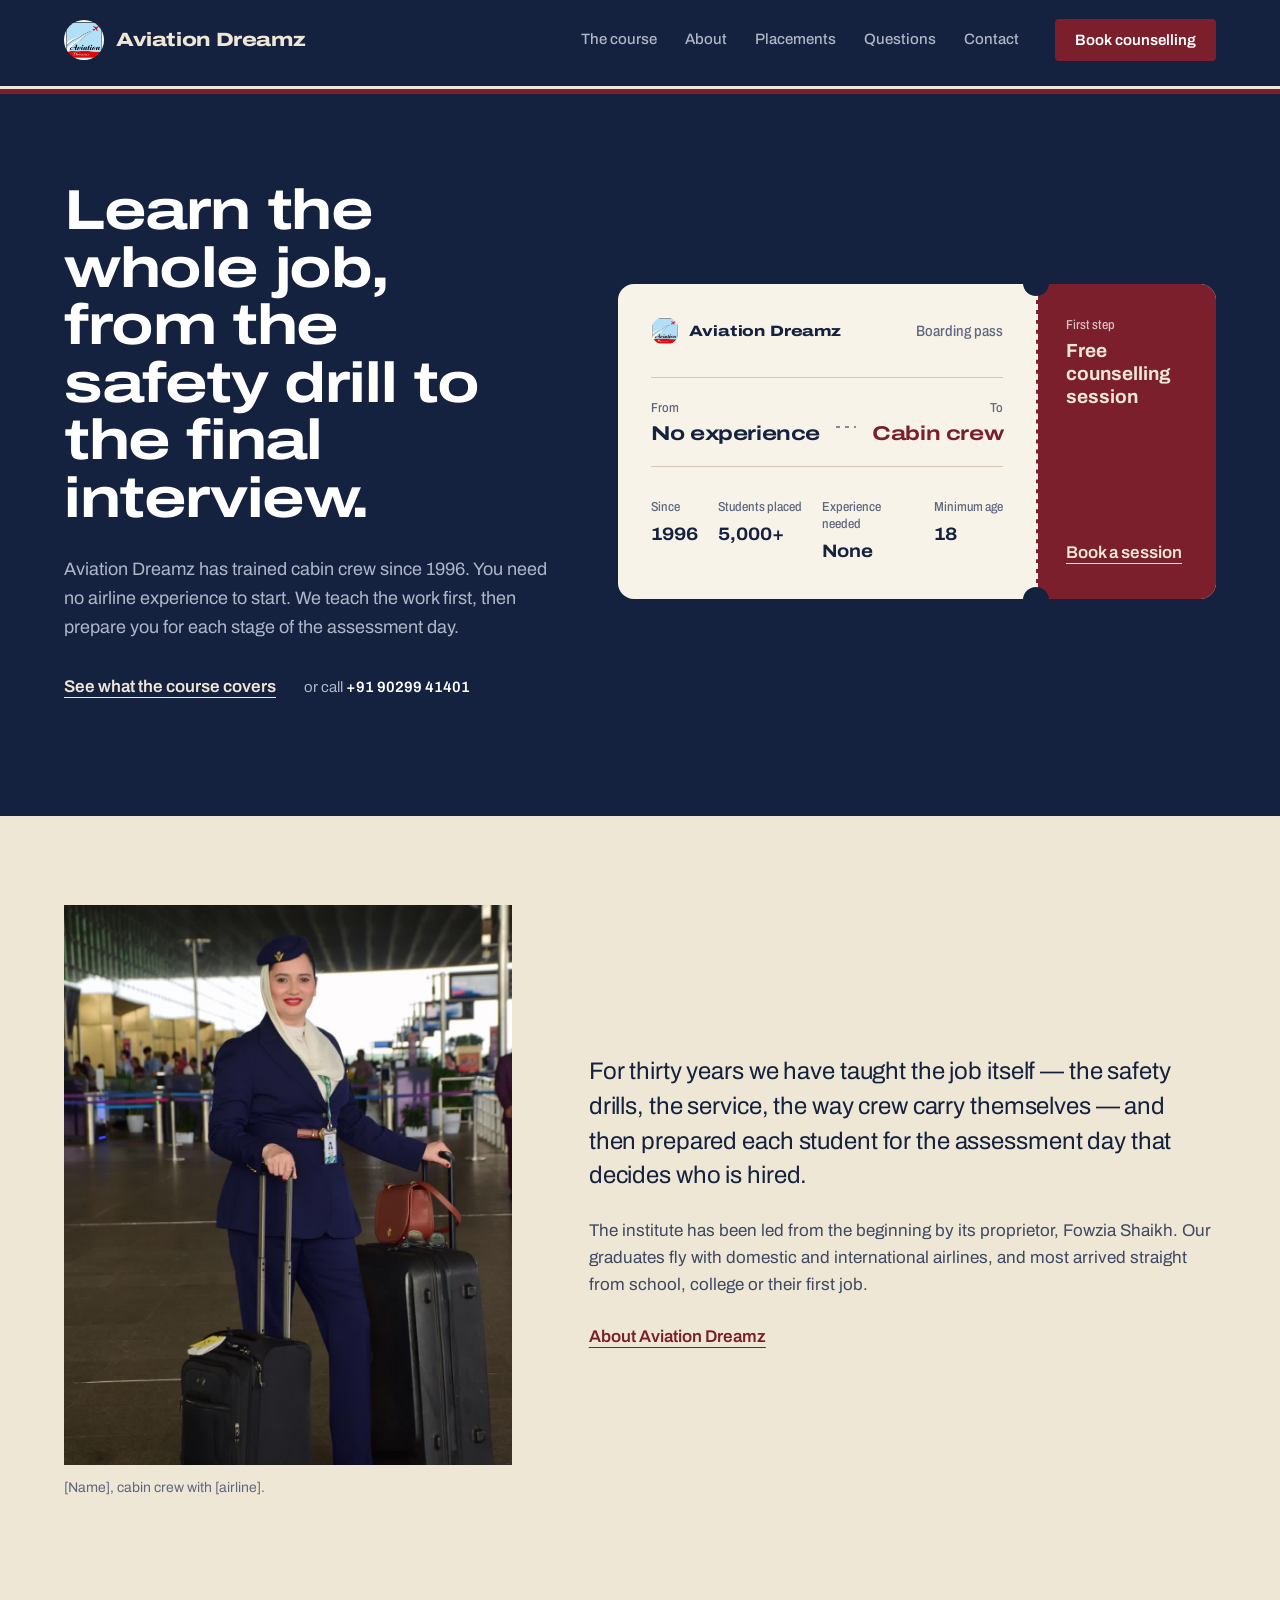
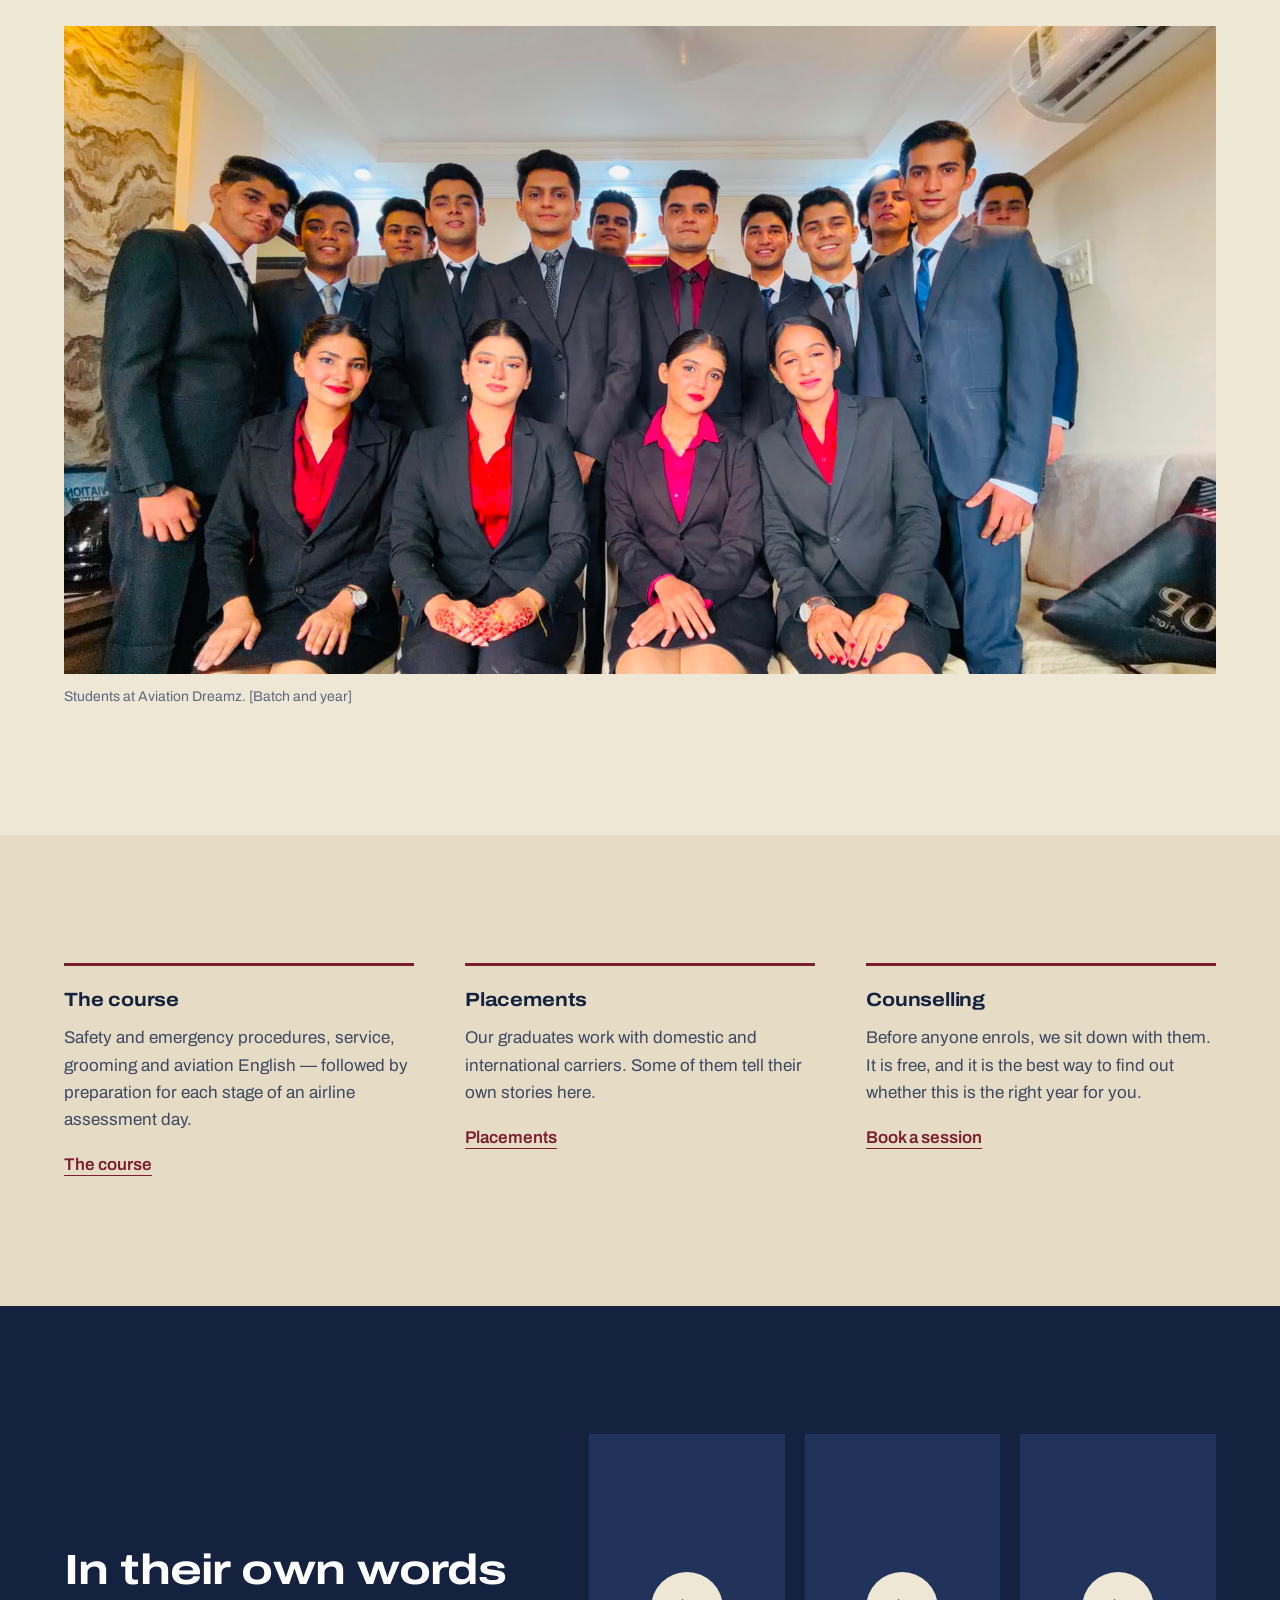
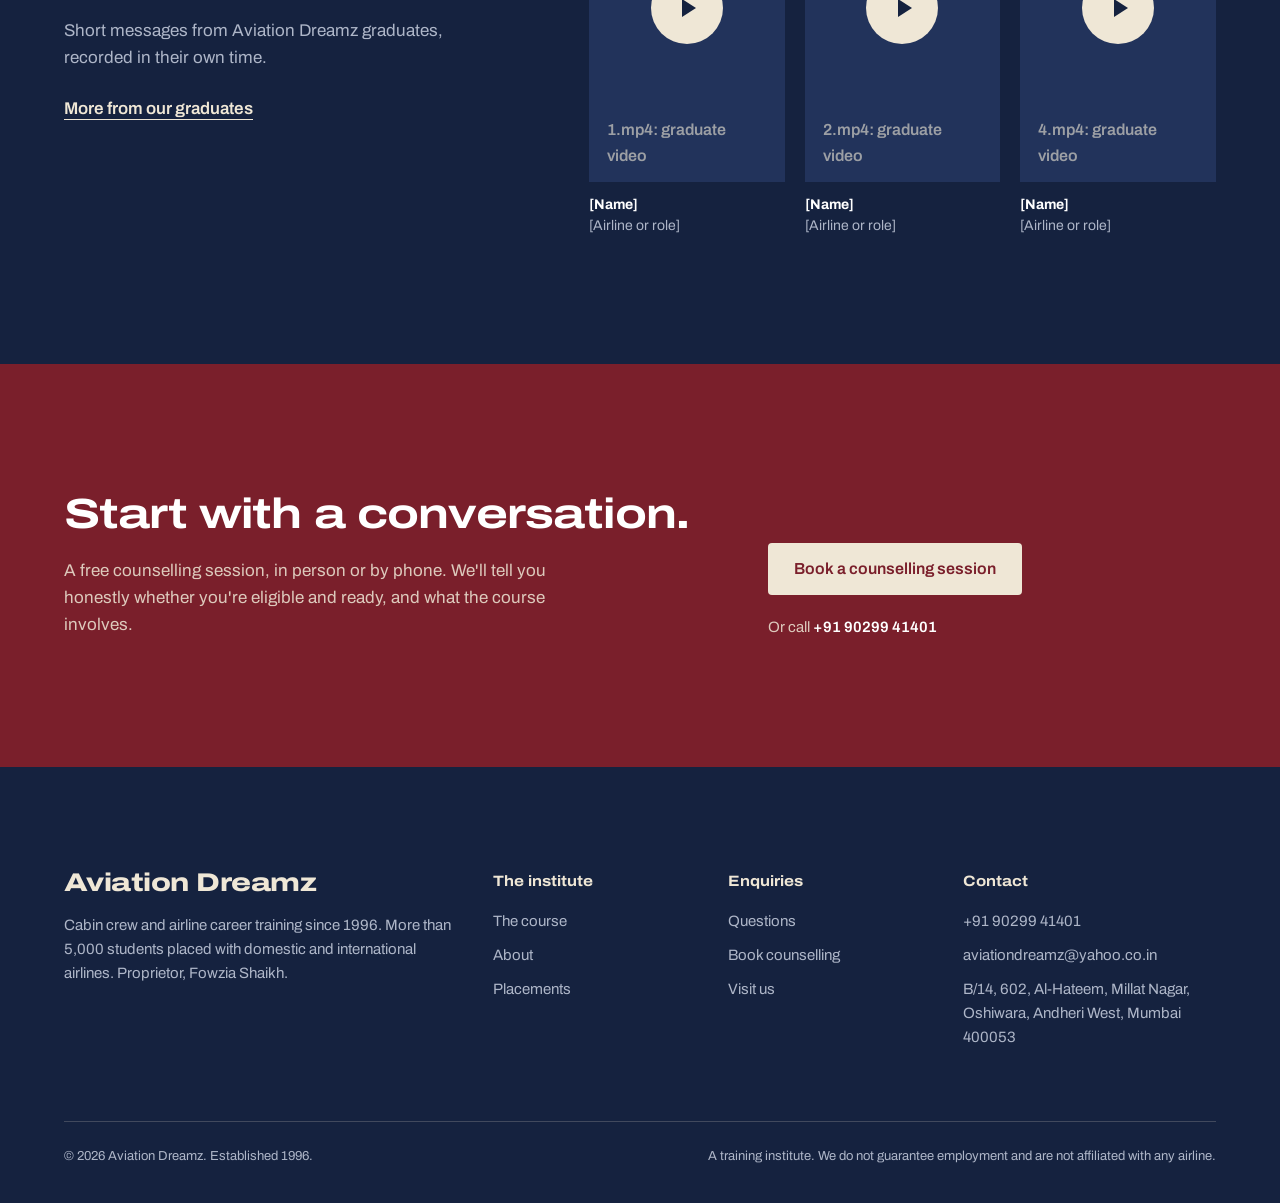
==== commit 336d35ca: "Add graduate photos and videos, and real contact details Place the supplied photos and videos by wha" ====
--- a/index.html
+++ b/index.html
@@ -41,7 +41,7 @@
         start. We teach the work first, then prepare you for each stage of the assessment day.</p>
       <div class="hero-acts">
         <a class="more" href="course.html">See what the course covers</a>
-        <small>or call <a href="tel:+10000000000">+1 000 000 0000</a></small>
+        <small>or call <a href="tel:+919029941401">+91 90299 41401</a></small>
       </div>
     </div>
 
@@ -75,11 +75,18 @@
 </section>
 
 <section class="flush-top">
-  <div class="wrap cols rev">
-    <p class="lead">For thirty years we have taught the job itself — the safety drills, the
-      service, the way crew carry themselves — and then prepared each student for the
-      assessment day that decides who is hired.</p>
+  <div class="wrap cols mid">
+    <figure>
+    <div class="media r-port">
+      <img src="images/7.jpeg" alt="[Name], an Aviation Dreamz graduate, in airline uniform" />
+      <span class="note">7.jpeg: graduate in uniform, 4:5</span>
+    </div>
+    <figcaption>[Name], cabin crew with [airline].</figcaption>
+  </figure>
     <div class="stack">
+      <p class="lead">For thirty years we have taught the job itself — the safety drills, the
+        service, the way crew carry themselves — and then prepared each student for the
+        assessment day that decides who is hired.</p>
       <p class="muted">The institute has been led from the beginning by its proprietor, Fowzia
         Shaikh. Our graduates fly with domestic and international airlines, and most arrived
         straight from school, college or their first job.</p>
@@ -91,11 +98,11 @@
 <section class="flush-top">
   <div class="wrap">
     <figure>
-    <div class="media r-pano">
-      <img src="images/1.jpeg" alt="Students in uniform in the Aviation Dreamz training cabin" />
-      <span class="note">1.jpeg: students in uniform in the training cabin, 21:9</span>
-    </div>
-    <figcaption>Students in the training cabin, where door, evacuation and service drills are practised.</figcaption>
+    <div class="media r-wide">
+      <img src="images/1.jpeg" alt="A batch of Aviation Dreamz students in formal dress" />
+      <span class="note">1.jpeg: a batch of students, landscape</span>
+    </div>
+    <figcaption>Students at Aviation Dreamz. [Batch and year]</figcaption>
   </figure>
   </div>
 </section>
@@ -124,19 +131,37 @@
 </section>
 
 <section class="navy">
-  <div class="wrap cols rev mid">
-    <figure>
-    <div class="media r-wide">
-      <video src="images/video-1.mp4" title="A training day at Aviation Dreamz" controls preload="metadata" playsinline></video>
-      <span class="playmark" aria-hidden="true"></span>
-      <span class="note">video-1.mp4: a training day, 60–90 seconds, 16:9</span>
-    </div>
-    <figcaption>A day at the institute: a grooming check, cabin announcements and a mock drill.</figcaption>
-  </figure>
+  <div class="wrap cols mid">
     <div class="stack">
-      <p class="pull">“The mock assessment day was harder than the real one, which is exactly why I passed it.”</p>
-      <p class="muted">[Student name], cabin crew with [airline]</p>
+      <h2>In their own words</h2>
+      <p class="muted">Short messages from Aviation Dreamz graduates, recorded in their own time.</p>
       <p><a class="more" href="placements.html">More from our graduates</a></p>
+    </div>
+    <div class="reels" style="--n: 3">
+      <figure>
+        <div class="media r-reel">
+          <video src="images/1.mp4#t=0.5" title="Graduate video: [Name]" controls preload="metadata" playsinline></video>
+          <span class="playmark" aria-hidden="true"></span>
+          <span class="note">1.mp4: graduate video</span>
+        </div>
+        <figcaption><b>[Name]</b>[Airline or role]</figcaption>
+      </figure>
+      <figure>
+        <div class="media r-reel">
+          <video src="images/2.mp4#t=0.5" title="Graduate video: [Name]" controls preload="metadata" playsinline></video>
+          <span class="playmark" aria-hidden="true"></span>
+          <span class="note">2.mp4: graduate video</span>
+        </div>
+        <figcaption><b>[Name]</b>[Airline or role]</figcaption>
+      </figure>
+      <figure>
+        <div class="media r-reel">
+          <video src="images/4.mp4#t=0.5" title="Graduate video: [Name]" controls preload="metadata" playsinline></video>
+          <span class="playmark" aria-hidden="true"></span>
+          <span class="note">4.mp4: graduate video</span>
+        </div>
+        <figcaption><b>[Name]</b>[Airline or role]</figcaption>
+      </figure>
     </div>
   </div>
 </section>
@@ -150,7 +175,7 @@
       </div>
       <div class="acts">
         <a class="btn btn-light" href="contact.html">Book a counselling session</a>
-        <small>Or call <a href="tel:+10000000000">+1 000 000 0000</a></small>
+        <small>Or call <a href="tel:+919029941401">+91 90299 41401</a></small>
       </div>
     </div>
   </div>
@@ -184,9 +209,9 @@
       <div>
         <h4>Contact</h4>
         <ul>
-          <li><a href="tel:+10000000000">+1 000 000 0000</a></li>
-          <li><a href="mailto:hello@aviationdreamz.com">hello@aviationdreamz.com</a></li>
-          <li>[Street address], [City]</li>
+          <li><a href="tel:+919029941401">+91 90299 41401</a></li>
+          <li><a href="mailto:aviationdreamz@yahoo.co.in">aviationdreamz@yahoo.co.in</a></li>
+          <li>B/14, 602, Al-Hateem, Millat Nagar, Oshiwara, Andheri West, Mumbai 400053</li>
         </ul>
       </div>
     </div>
--- a/styles.css
+++ b/styles.css
@@ -142,7 +142,7 @@
 .navy .media .note { color: rgba(239,231,214,0.6); }
 /* a real file covers its placeholder; site.js removes the img or video
    when the file isn't in images/ yet, which brings the note back */
-.media > :is(img, video) ~ :is(.note, .playmark) { display: none; }
+.media > :is(img, video, iframe) ~ :is(.note, .playmark) { display: none; }
 /* crop from nearer the top, so heads stay in when a photo is cropped */
 .media > img { object-position: 50% 28%; }
 /* a portrait photo in a landscape slot (or the reverse) is shown whole,
@@ -165,6 +165,23 @@
 .navy figcaption { color: var(--on-navy-2); }
 .r-wide { --r: 16 / 9; } .r-pano { --r: 21 / 9; } .r-port { --r: 4 / 5; } .r-sq { --r: 1 / 1; } .r-43 { --r: 4 / 3; }
 @media (max-width: 600px) { .r-pano { --r: 4 / 3; } }
+
+/* Vertical phone videos: graduates recording themselves. Shown side by
+   side like a contact sheet; on narrow screens the row scrolls sideways
+   rather than stacking five tall videos down the page. */
+.r-reel { --r: 9 / 16; }
+.media.fit > video { object-fit: contain; }
+.reels { display: grid; grid-template-columns: repeat(var(--n, 5), minmax(0, 1fr)); gap: clamp(12px, 1.6vw, 20px); }
+.reels figcaption b { display: block; font-weight: 700; color: var(--navy); }
+.navy .reels figcaption b { color: #fff; }
+@media (max-width: 860px) {
+  .reels {
+    grid-template-columns: none; grid-auto-flow: column; grid-auto-columns: min(62vw, 250px);
+    overflow-x: auto; scroll-snap-type: x mandatory; padding-bottom: 12px;
+    margin-right: calc(-1 * var(--gut)); padding-right: var(--gut);
+  }
+  .reels > figure { scroll-snap-align: start; }
+}
 
 /* ---------- home hero: the boarding pass ---------- */
 .hero { padding-block: clamp(56px, 8vw, 112px) clamp(64px, 9vw, 128px); }
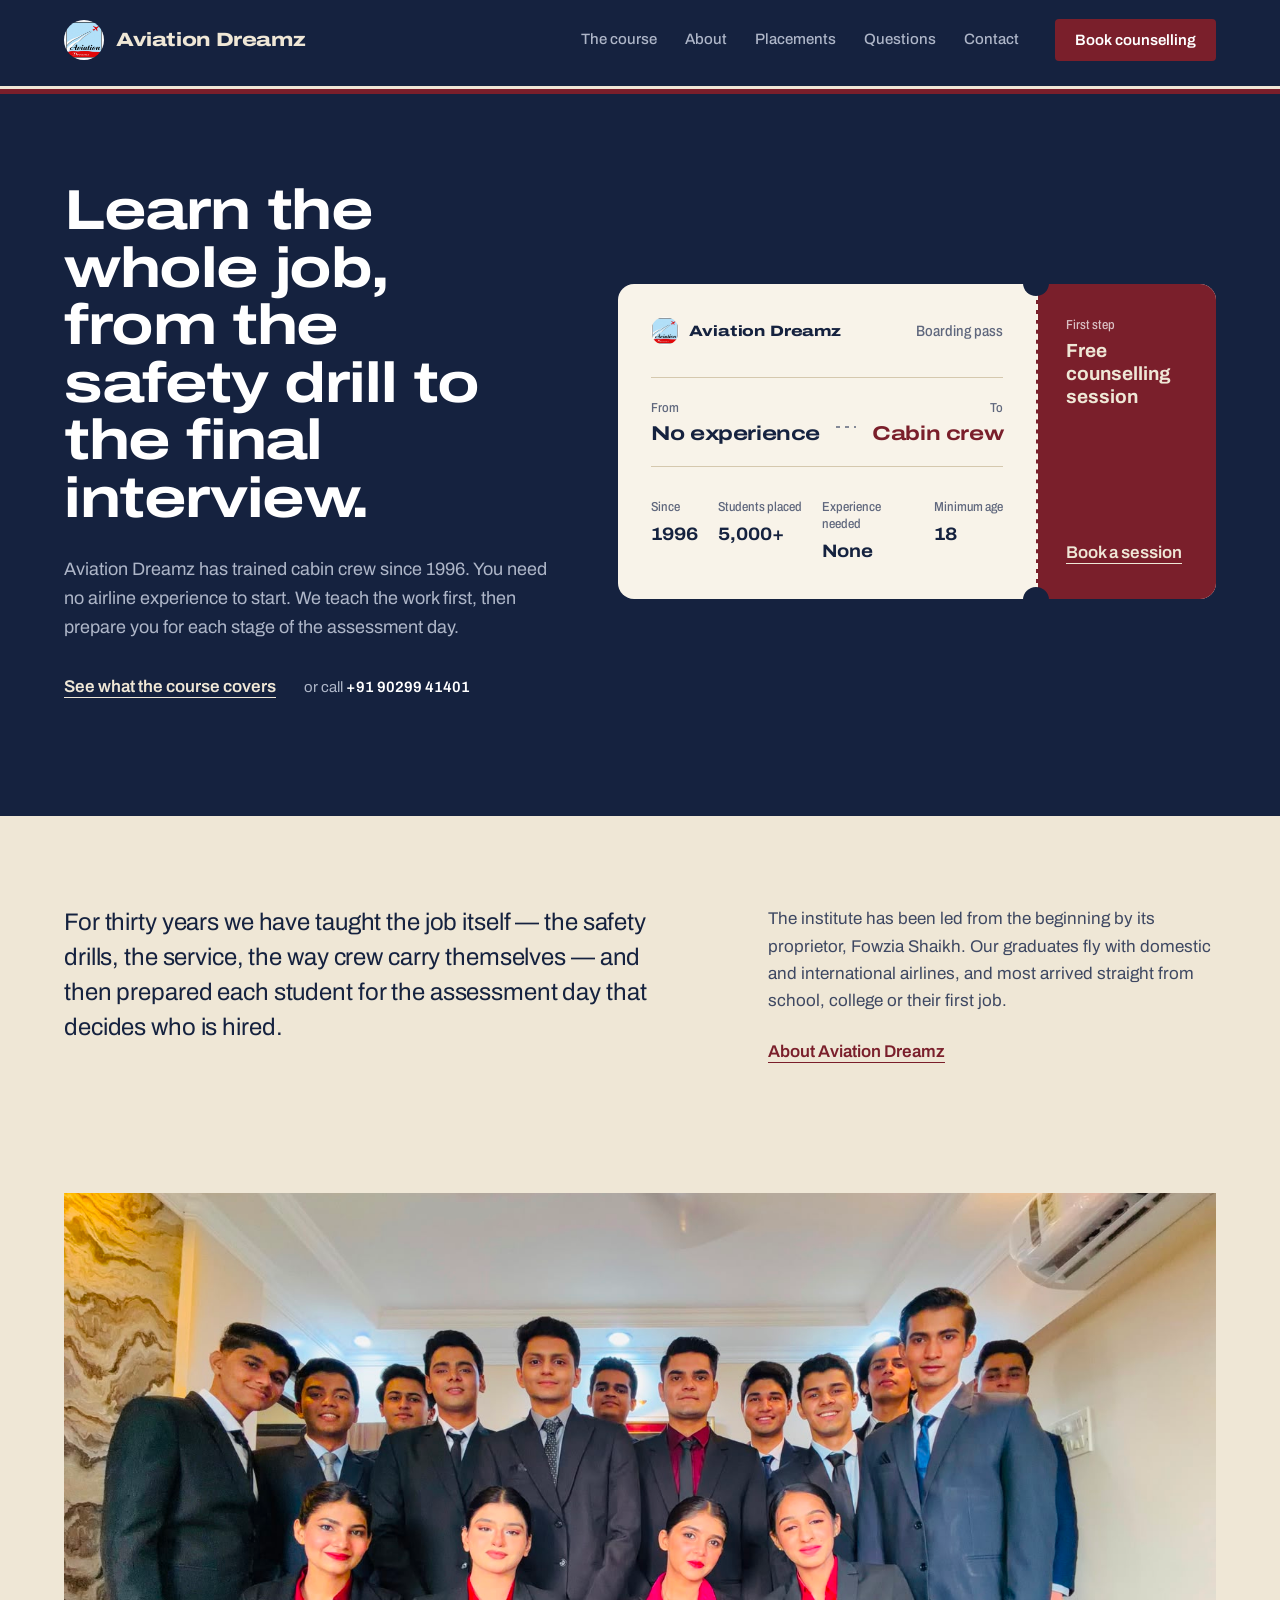
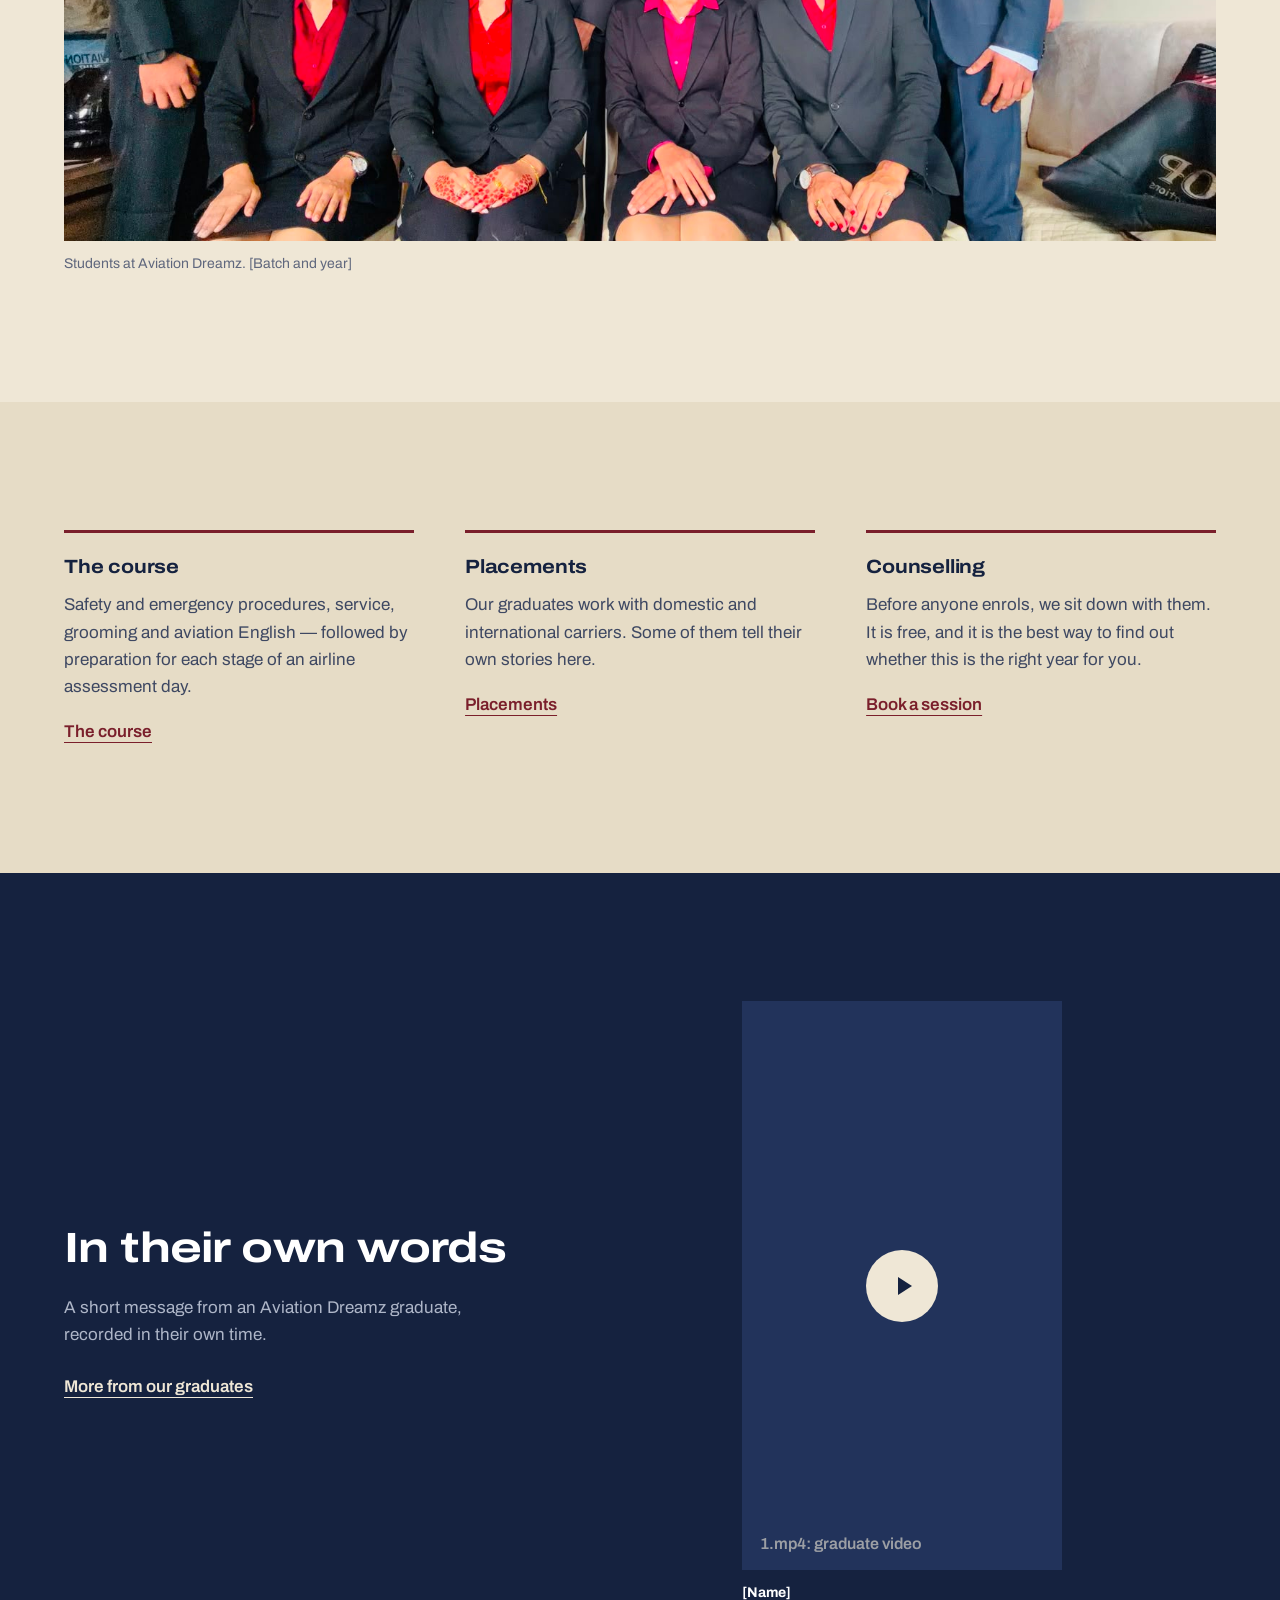
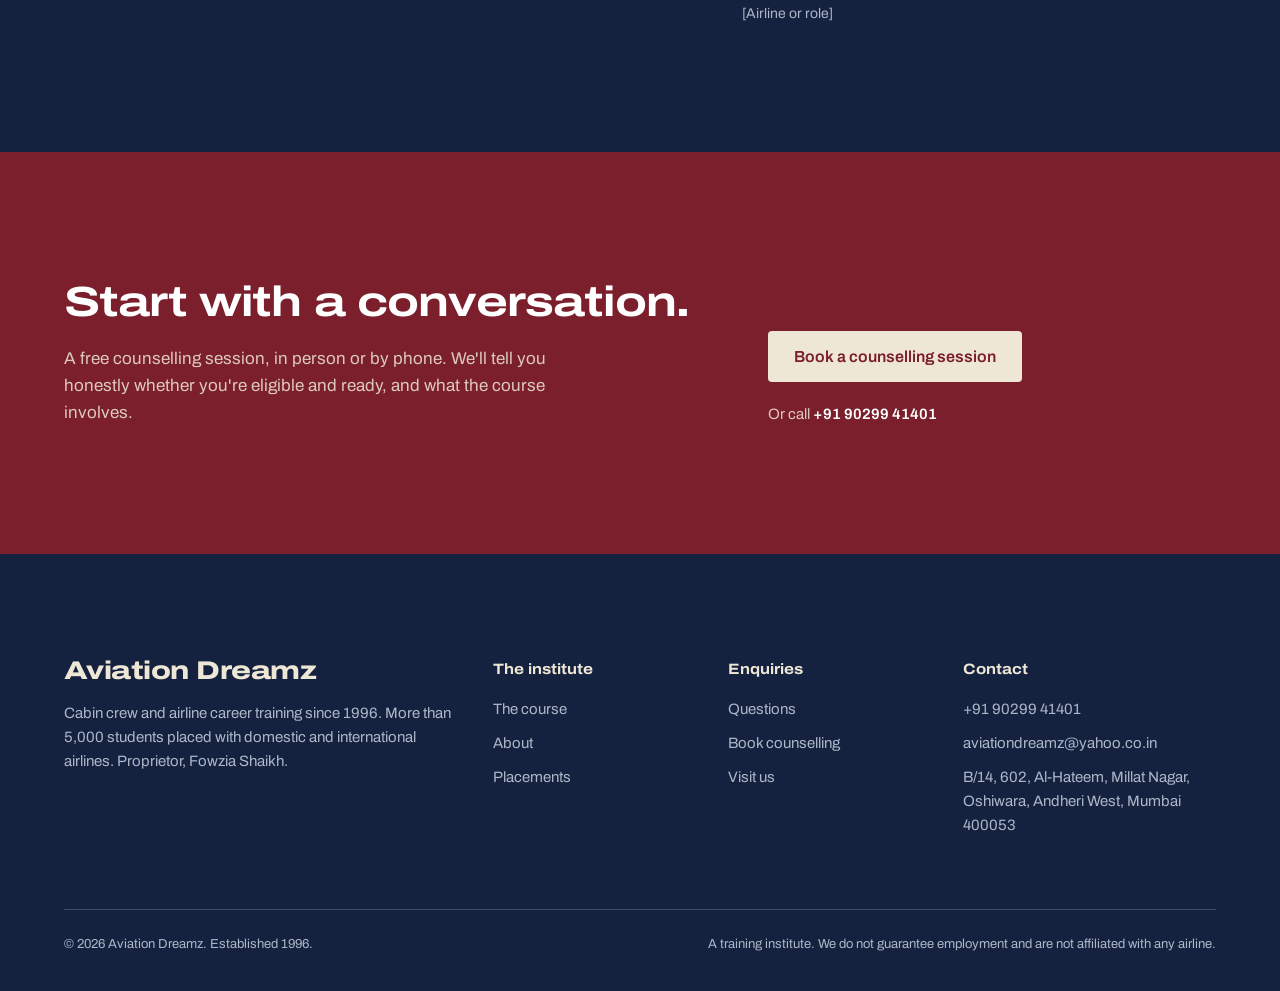
==== commit 9f9a7f2c: "Use more photos on About, one video on home, no proprietor portrait Home: remove the graduate photo " ====
--- a/index.html
+++ b/index.html
@@ -75,18 +75,11 @@
 </section>
 
 <section class="flush-top">
-  <div class="wrap cols mid">
-    <figure>
-    <div class="media r-port">
-      <img src="images/7.jpeg" alt="[Name], an Aviation Dreamz graduate, in airline uniform" />
-      <span class="note">7.jpeg: graduate in uniform, 4:5</span>
-    </div>
-    <figcaption>[Name], cabin crew with [airline].</figcaption>
-  </figure>
+  <div class="wrap cols rev">
+    <p class="lead">For thirty years we have taught the job itself — the safety drills, the
+      service, the way crew carry themselves — and then prepared each student for the
+      assessment day that decides who is hired.</p>
     <div class="stack">
-      <p class="lead">For thirty years we have taught the job itself — the safety drills, the
-        service, the way crew carry themselves — and then prepared each student for the
-        assessment day that decides who is hired.</p>
       <p class="muted">The institute has been led from the beginning by its proprietor, Fowzia
         Shaikh. Our graduates fly with domestic and international airlines, and most arrived
         straight from school, college or their first job.</p>
@@ -134,10 +127,10 @@
   <div class="wrap cols mid">
     <div class="stack">
       <h2>In their own words</h2>
-      <p class="muted">Short messages from Aviation Dreamz graduates, recorded in their own time.</p>
+      <p class="muted">A short message from an Aviation Dreamz graduate, recorded in their own time.</p>
       <p><a class="more" href="placements.html">More from our graduates</a></p>
     </div>
-    <div class="reels" style="--n: 3">
+    <div class="reels" style="--n: 1; width: min(100%, 320px); justify-self: center">
       <figure>
         <div class="media r-reel">
           <video src="images/1.mp4#t=0.5" title="Graduate video: [Name]" controls preload="metadata" playsinline></video>
@@ -146,22 +139,6 @@
         </div>
         <figcaption><b>[Name]</b>[Airline or role]</figcaption>
       </figure>
-      <figure>
-        <div class="media r-reel">
-          <video src="images/2.mp4#t=0.5" title="Graduate video: [Name]" controls preload="metadata" playsinline></video>
-          <span class="playmark" aria-hidden="true"></span>
-          <span class="note">2.mp4: graduate video</span>
-        </div>
-        <figcaption><b>[Name]</b>[Airline or role]</figcaption>
-      </figure>
-      <figure>
-        <div class="media r-reel">
-          <video src="images/4.mp4#t=0.5" title="Graduate video: [Name]" controls preload="metadata" playsinline></video>
-          <span class="playmark" aria-hidden="true"></span>
-          <span class="note">4.mp4: graduate video</span>
-        </div>
-        <figcaption><b>[Name]</b>[Airline or role]</figcaption>
-      </figure>
     </div>
   </div>
 </section>
--- a/styles.css
+++ b/styles.css
@@ -170,6 +170,19 @@
    side like a contact sheet; on narrow screens the row scrolls sideways
    rather than stacking five tall videos down the page. */
 .r-reel { --r: 9 / 16; }
+
+/* The proprietor prefers not to be photographed, so her place on the
+   About page is a signed note on a navy panel, the same shape as the
+   portrait it replaces. */
+.signed {
+  margin: 0; aspect-ratio: 4 / 5; padding: clamp(28px, 4vw, 48px);
+  display: flex; flex-direction: column; justify-content: space-between; gap: 32px;
+  border-top: 4px solid var(--maroon);
+}
+.signed blockquote { margin: 0; }
+.signed figcaption { margin: 0; font-size: 0.9375rem; color: var(--on-navy-2); }
+.signed figcaption b { display: block; color: #fff; font-weight: 700; font-stretch: 112%; font-size: 1.125rem; }
+@media (max-width: 860px) { .signed { aspect-ratio: auto; } }
 .media.fit > video { object-fit: contain; }
 .reels { display: grid; grid-template-columns: repeat(var(--n, 5), minmax(0, 1fr)); gap: clamp(12px, 1.6vw, 20px); }
 .reels figcaption b { display: block; font-weight: 700; color: var(--navy); }
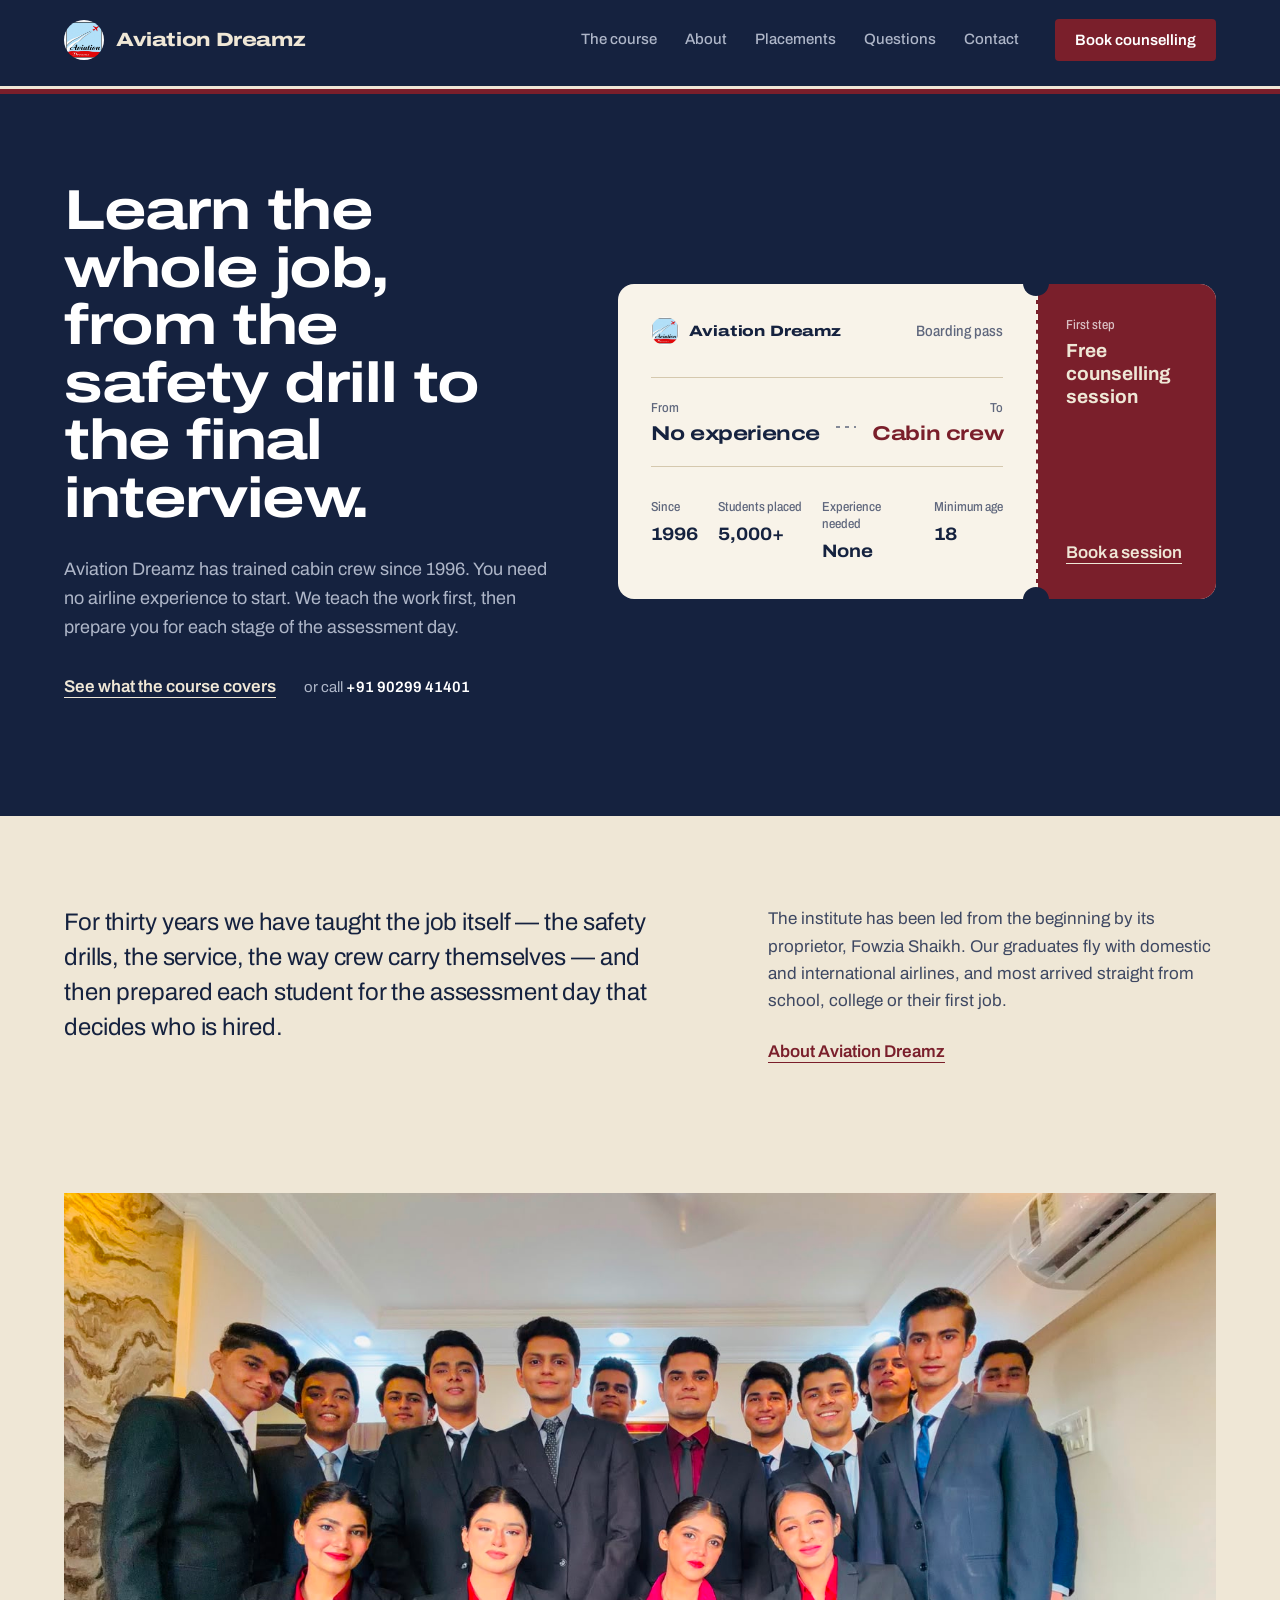
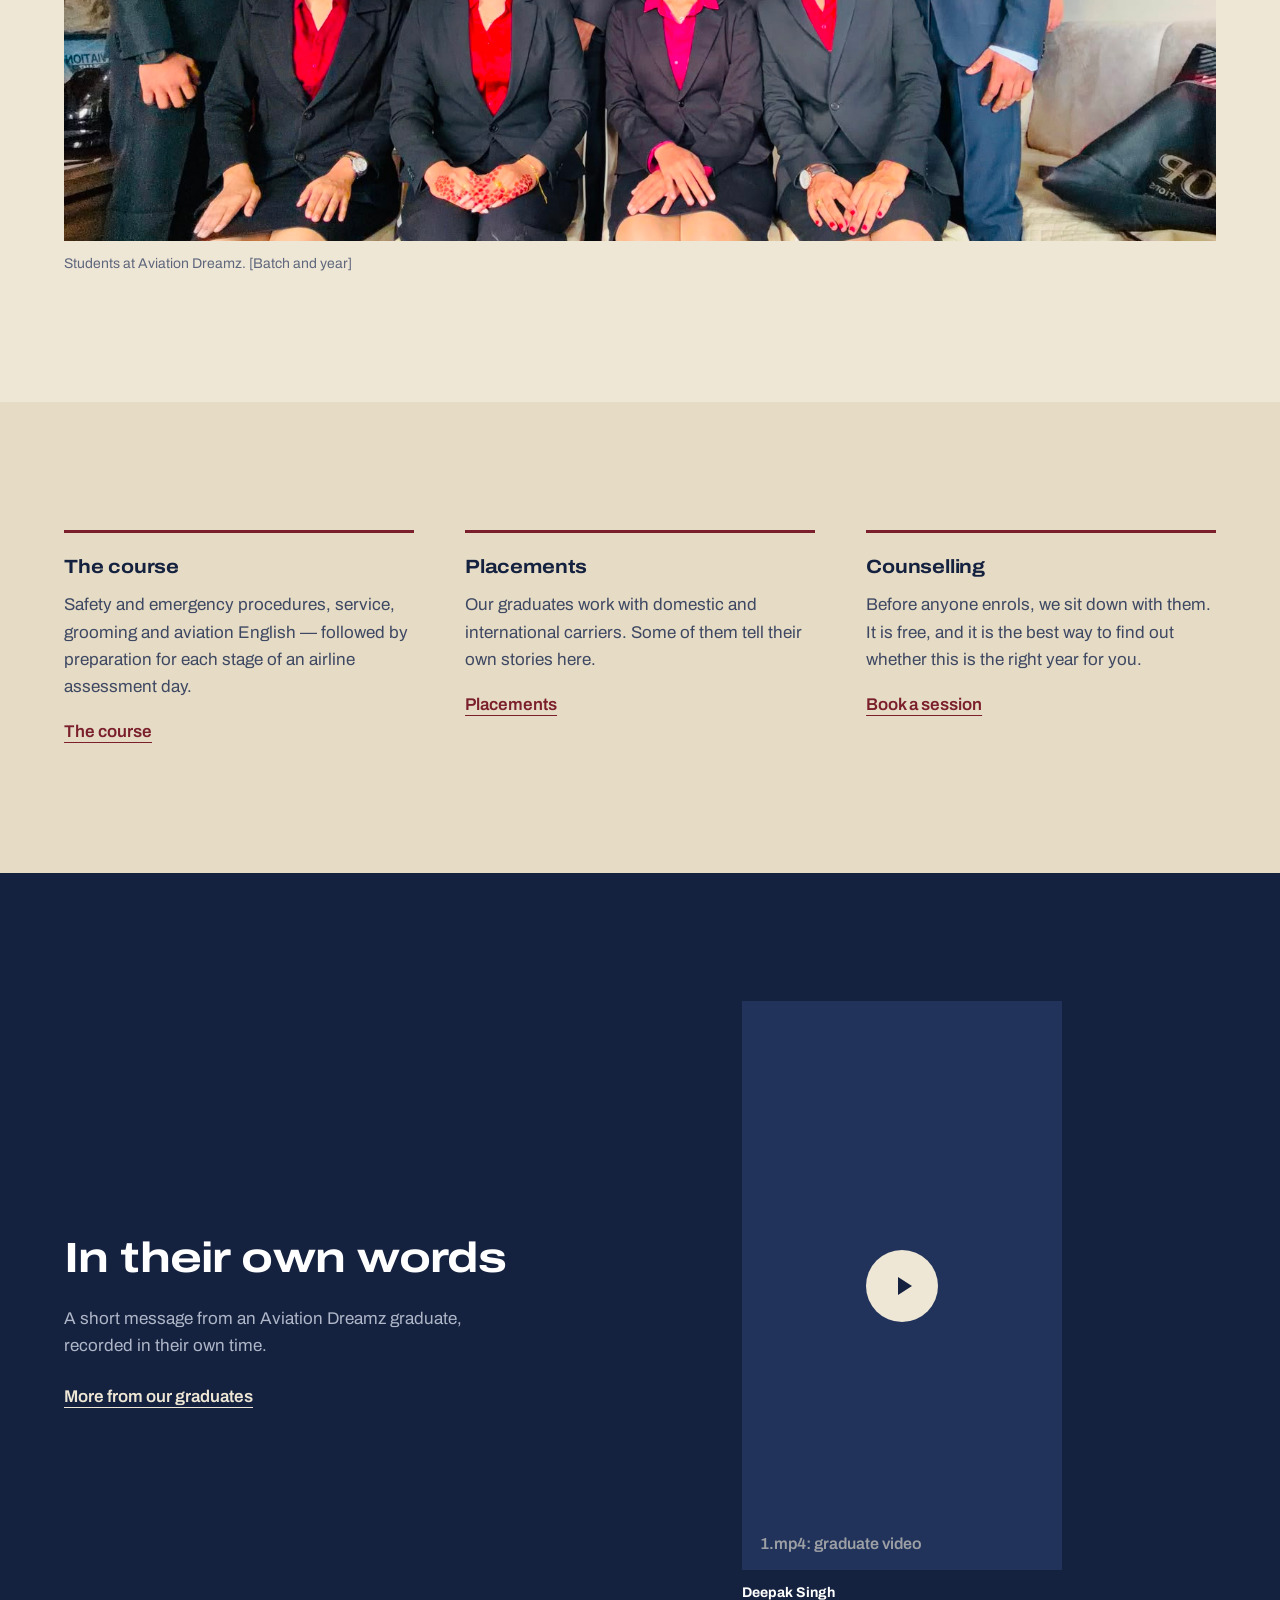
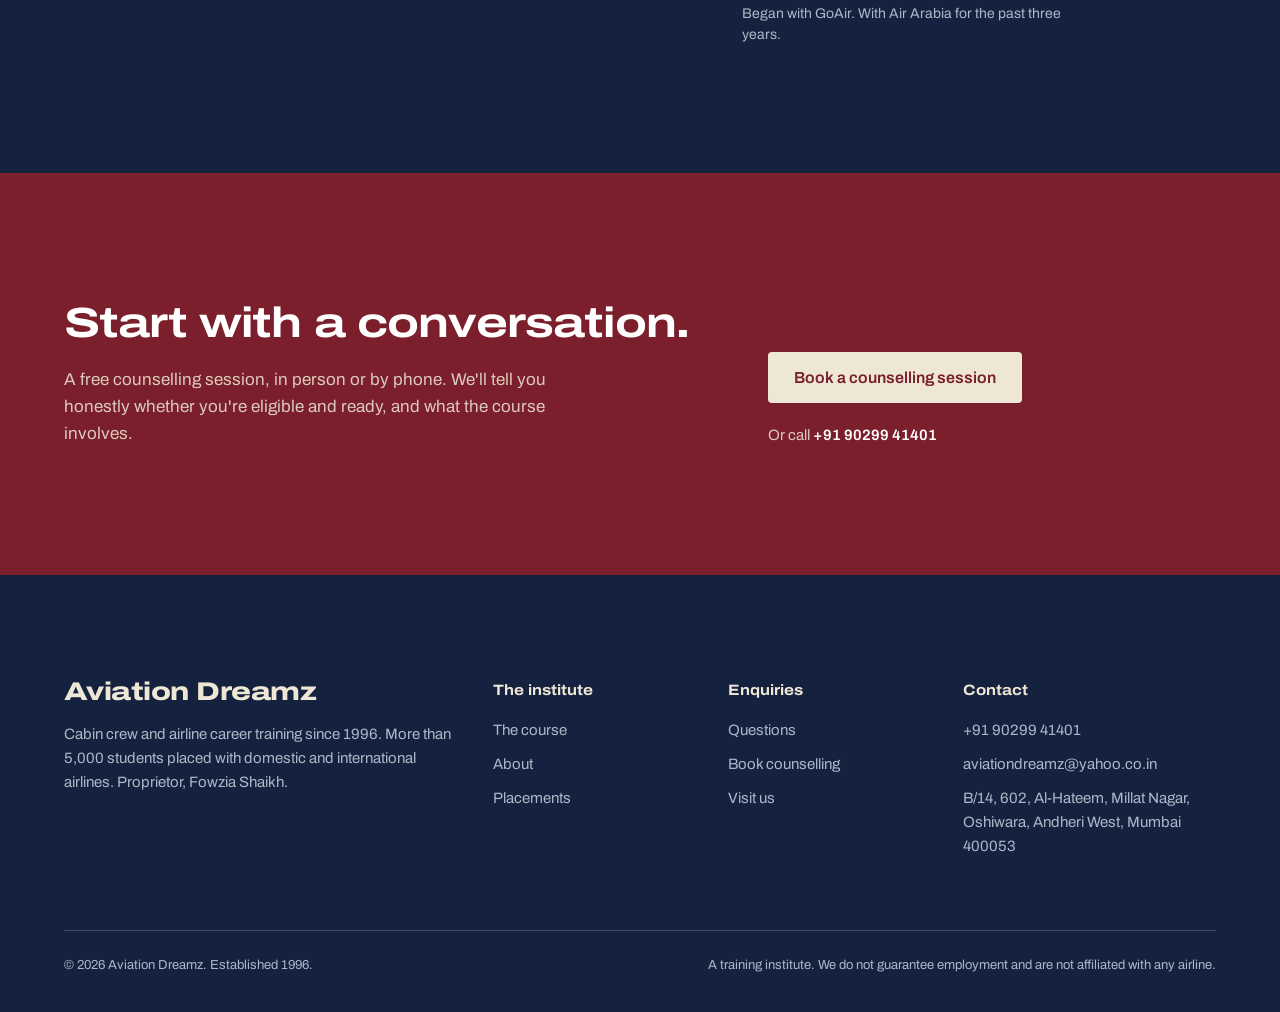
==== commit a43ab65f: "Name the graduates in the videos and list their airlines Caption each graduate video with the person" ====
--- a/index.html
+++ b/index.html
@@ -133,11 +133,11 @@
     <div class="reels" style="--n: 1; width: min(100%, 320px); justify-self: center">
       <figure>
         <div class="media r-reel">
-          <video src="images/1.mp4#t=0.5" title="Graduate video: [Name]" controls preload="metadata" playsinline></video>
+          <video src="images/1.mp4#t=0.5" title="Deepak Singh, Aviation Dreamz graduate" controls preload="metadata" playsinline></video>
           <span class="playmark" aria-hidden="true"></span>
           <span class="note">1.mp4: graduate video</span>
         </div>
-        <figcaption><b>[Name]</b>[Airline or role]</figcaption>
+        <figcaption><b>Deepak Singh</b>Began with GoAir. With Air Arabia for the past three years.</figcaption>
       </figure>
     </div>
   </div>
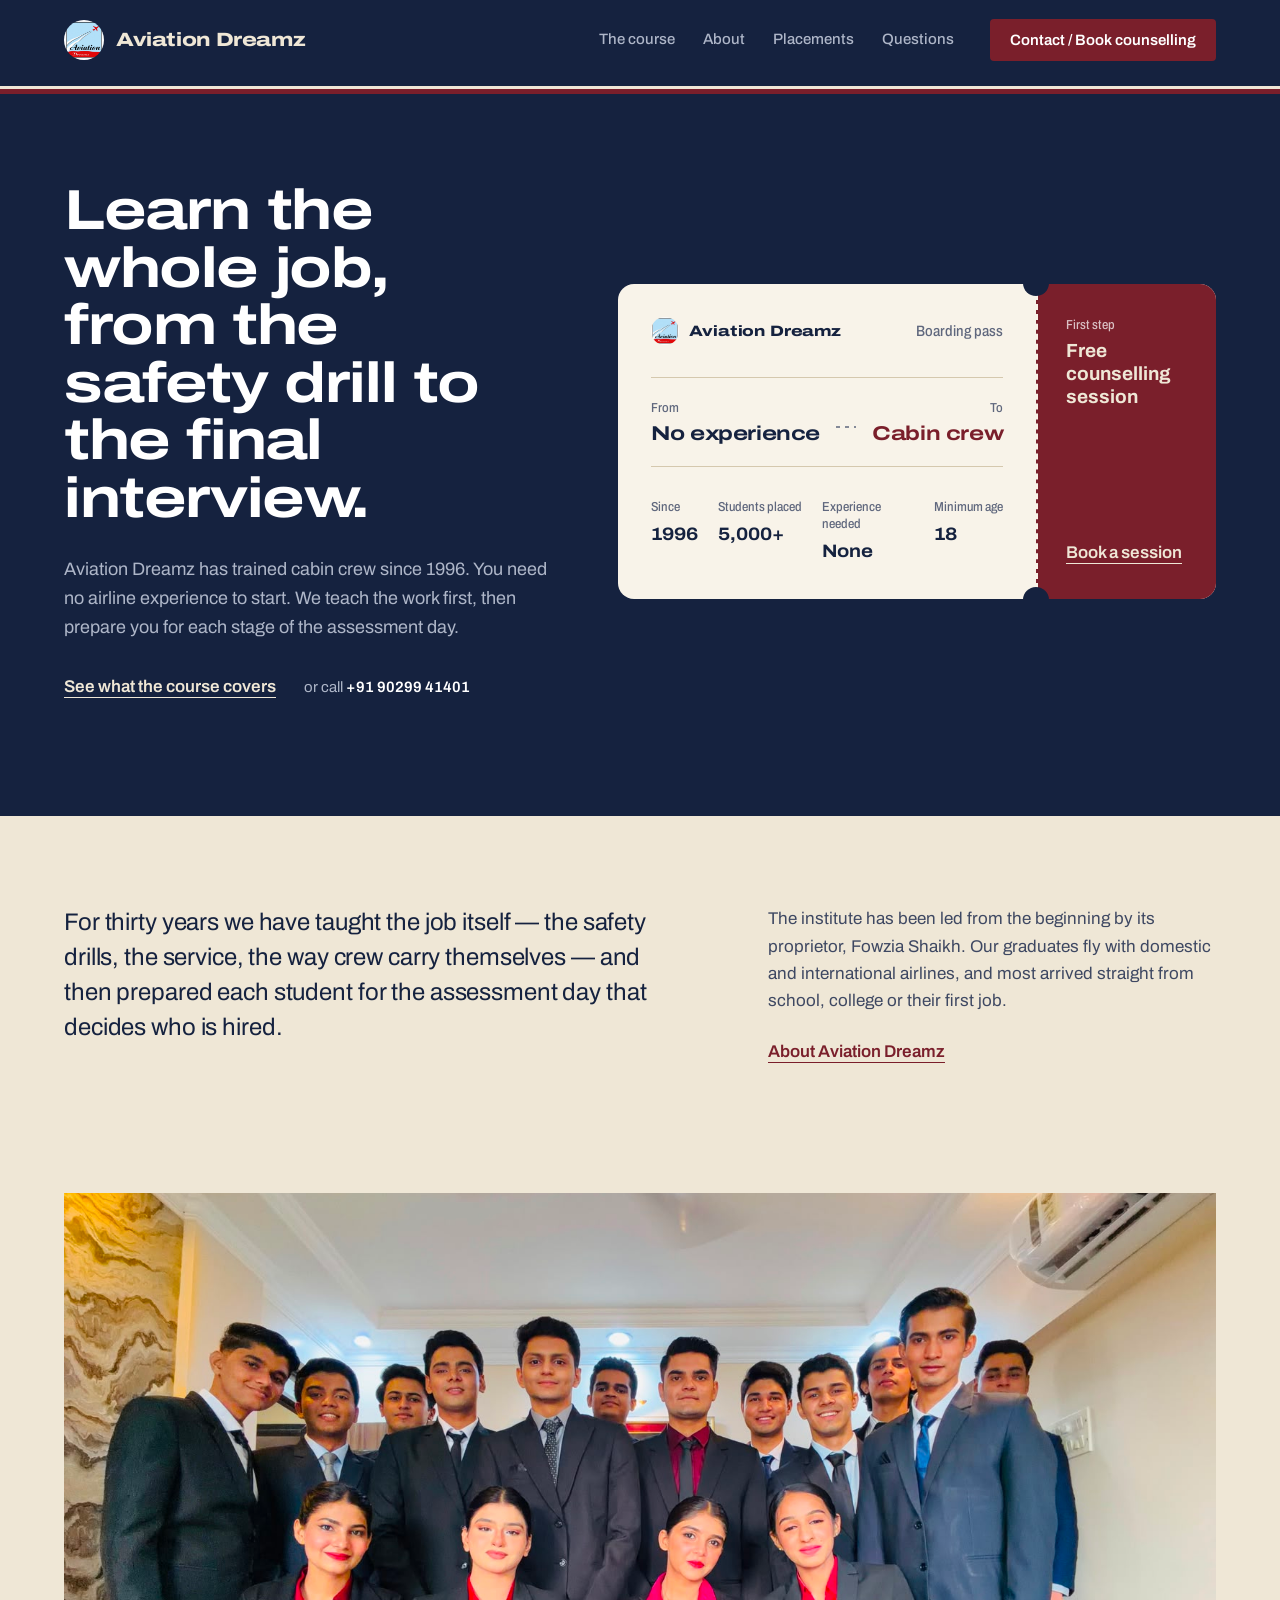
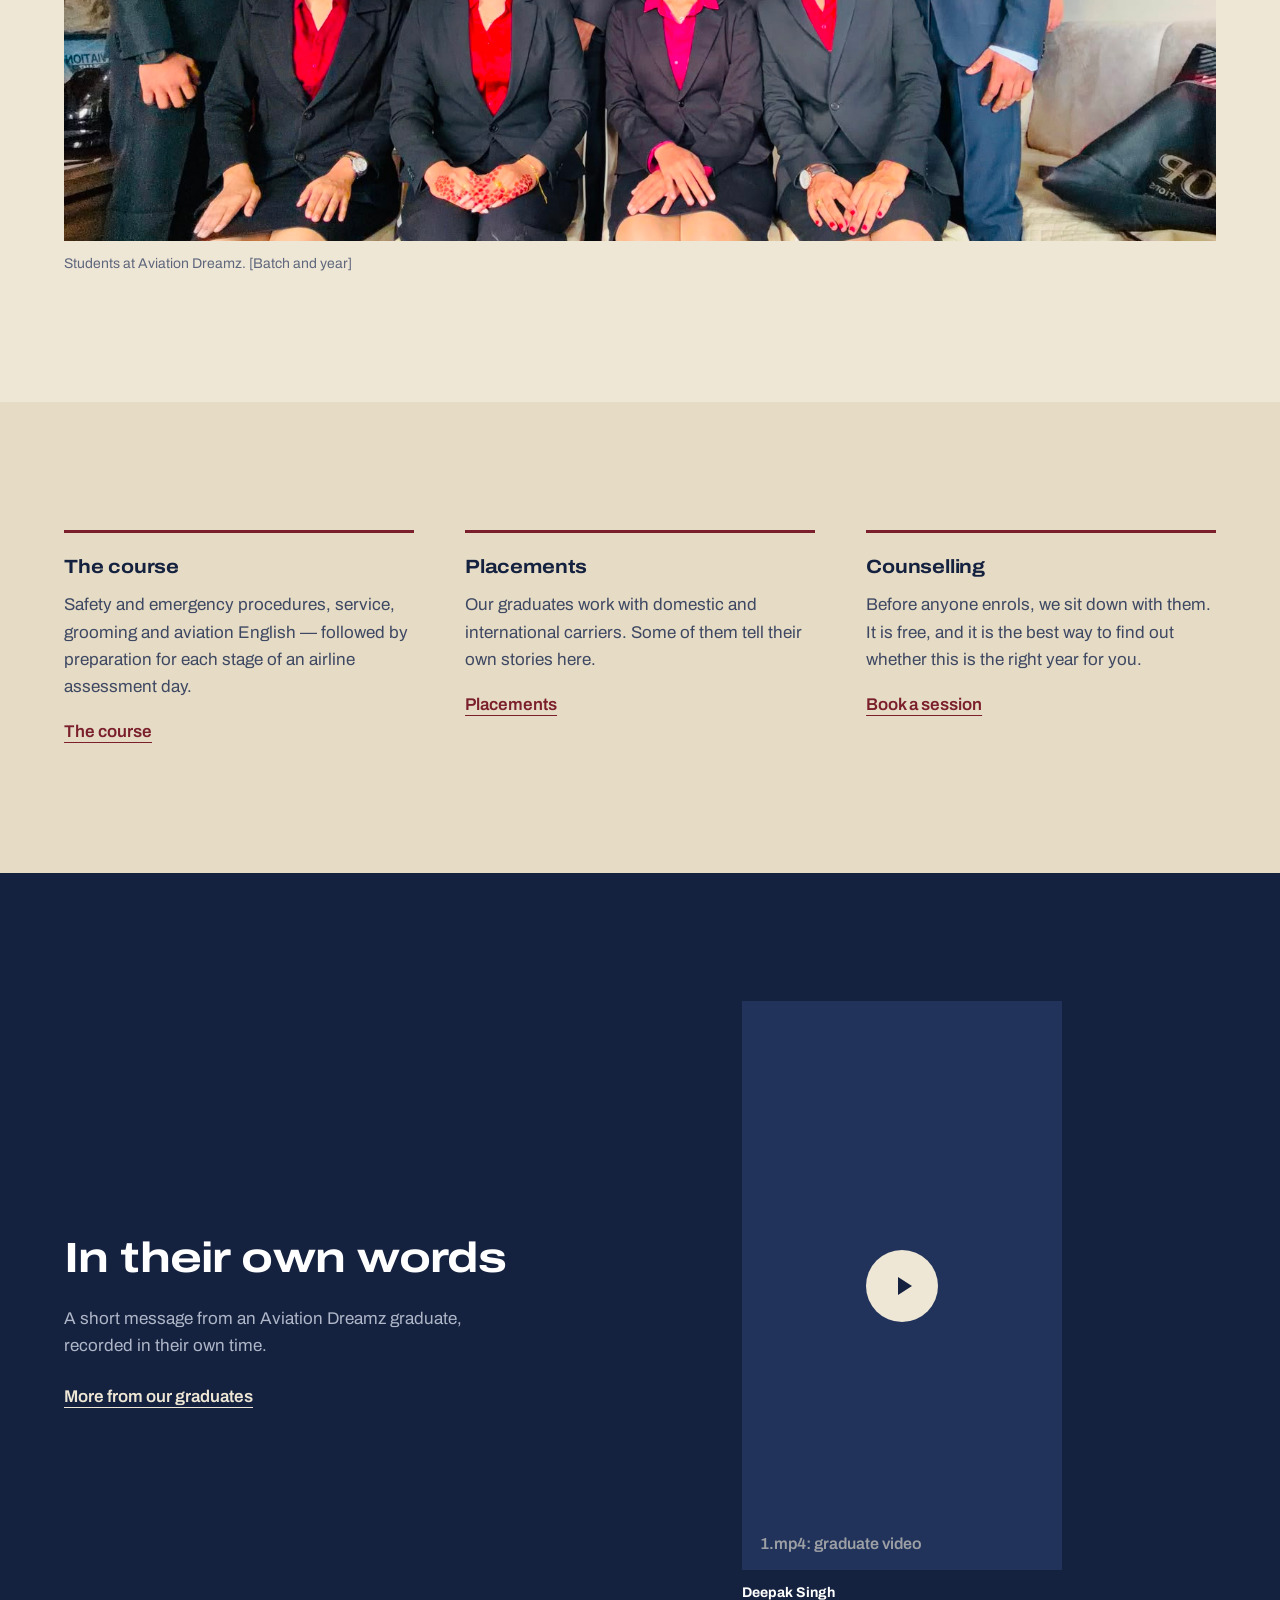
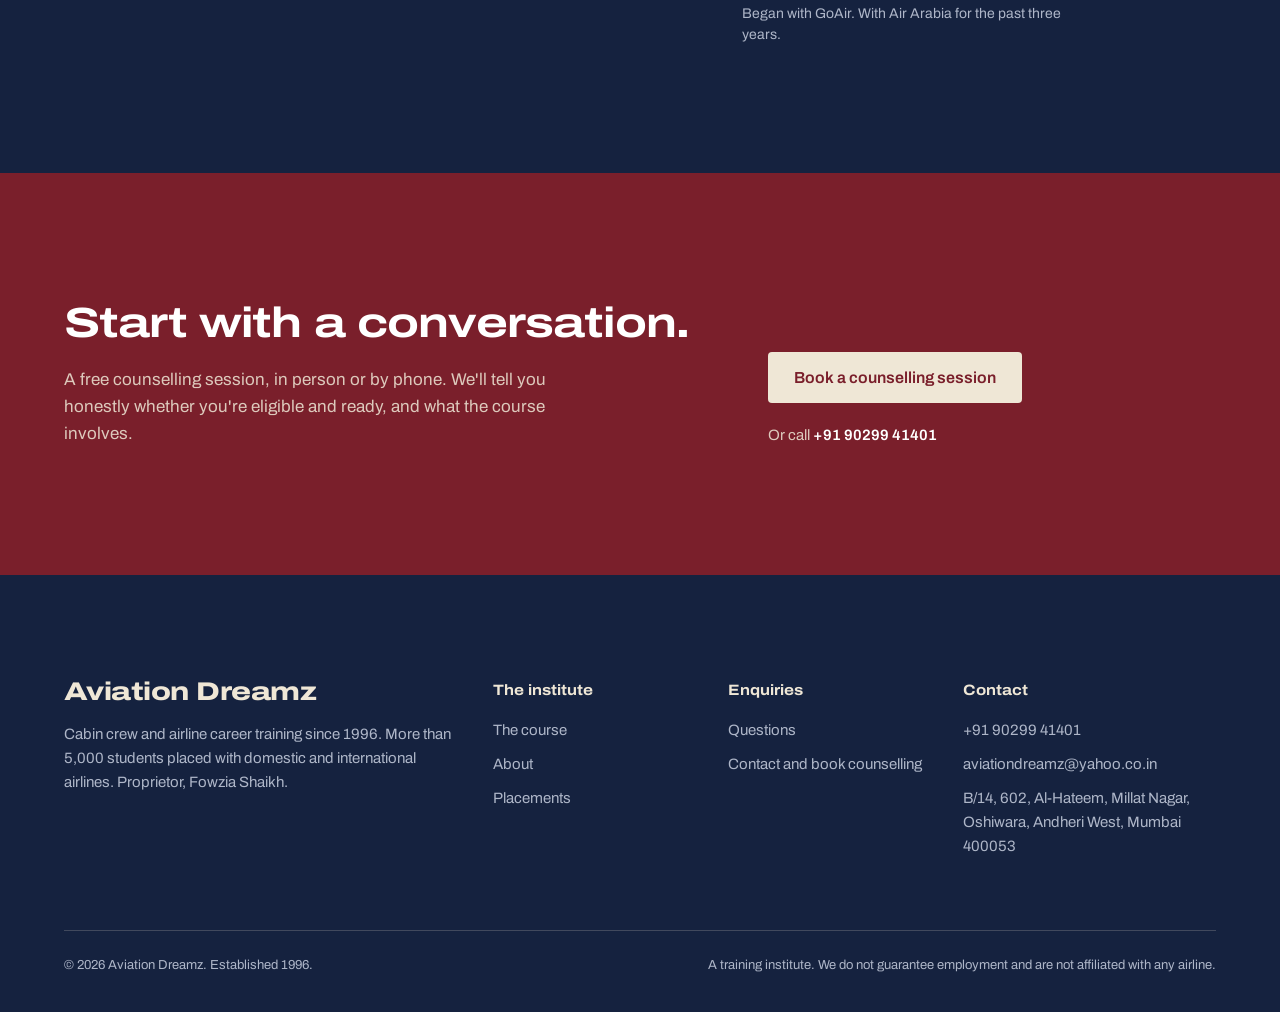
==== commit 657ad17b: "Merge Contact and Book counselling into one nav and footer link Co-Authored-By: Claude Sonnet 5.5 <n" ====
--- a/index.html
+++ b/index.html
@@ -25,9 +25,8 @@
       <a href="about.html">About</a>
       <a href="placements.html">Placements</a>
       <a href="faq.html">Questions</a>
-      <a href="contact.html">Contact</a>
     </nav>
-    <a class="btn" href="contact.html">Book counselling</a>
+    <a class="btn" href="contact.html">Contact / Book counselling</a>
     <button class="menu-btn" type="button" aria-controls="site-nav" aria-expanded="false">Menu</button>
   </div>
 </header>
@@ -179,8 +178,7 @@
         <h4>Enquiries</h4>
         <ul>
           <li><a href="faq.html">Questions</a></li>
-          <li><a href="contact.html">Book counselling</a></li>
-          <li><a href="contact.html">Visit us</a></li>
+          <li><a href="contact.html">Contact and book counselling</a></li>
         </ul>
       </div>
       <div>
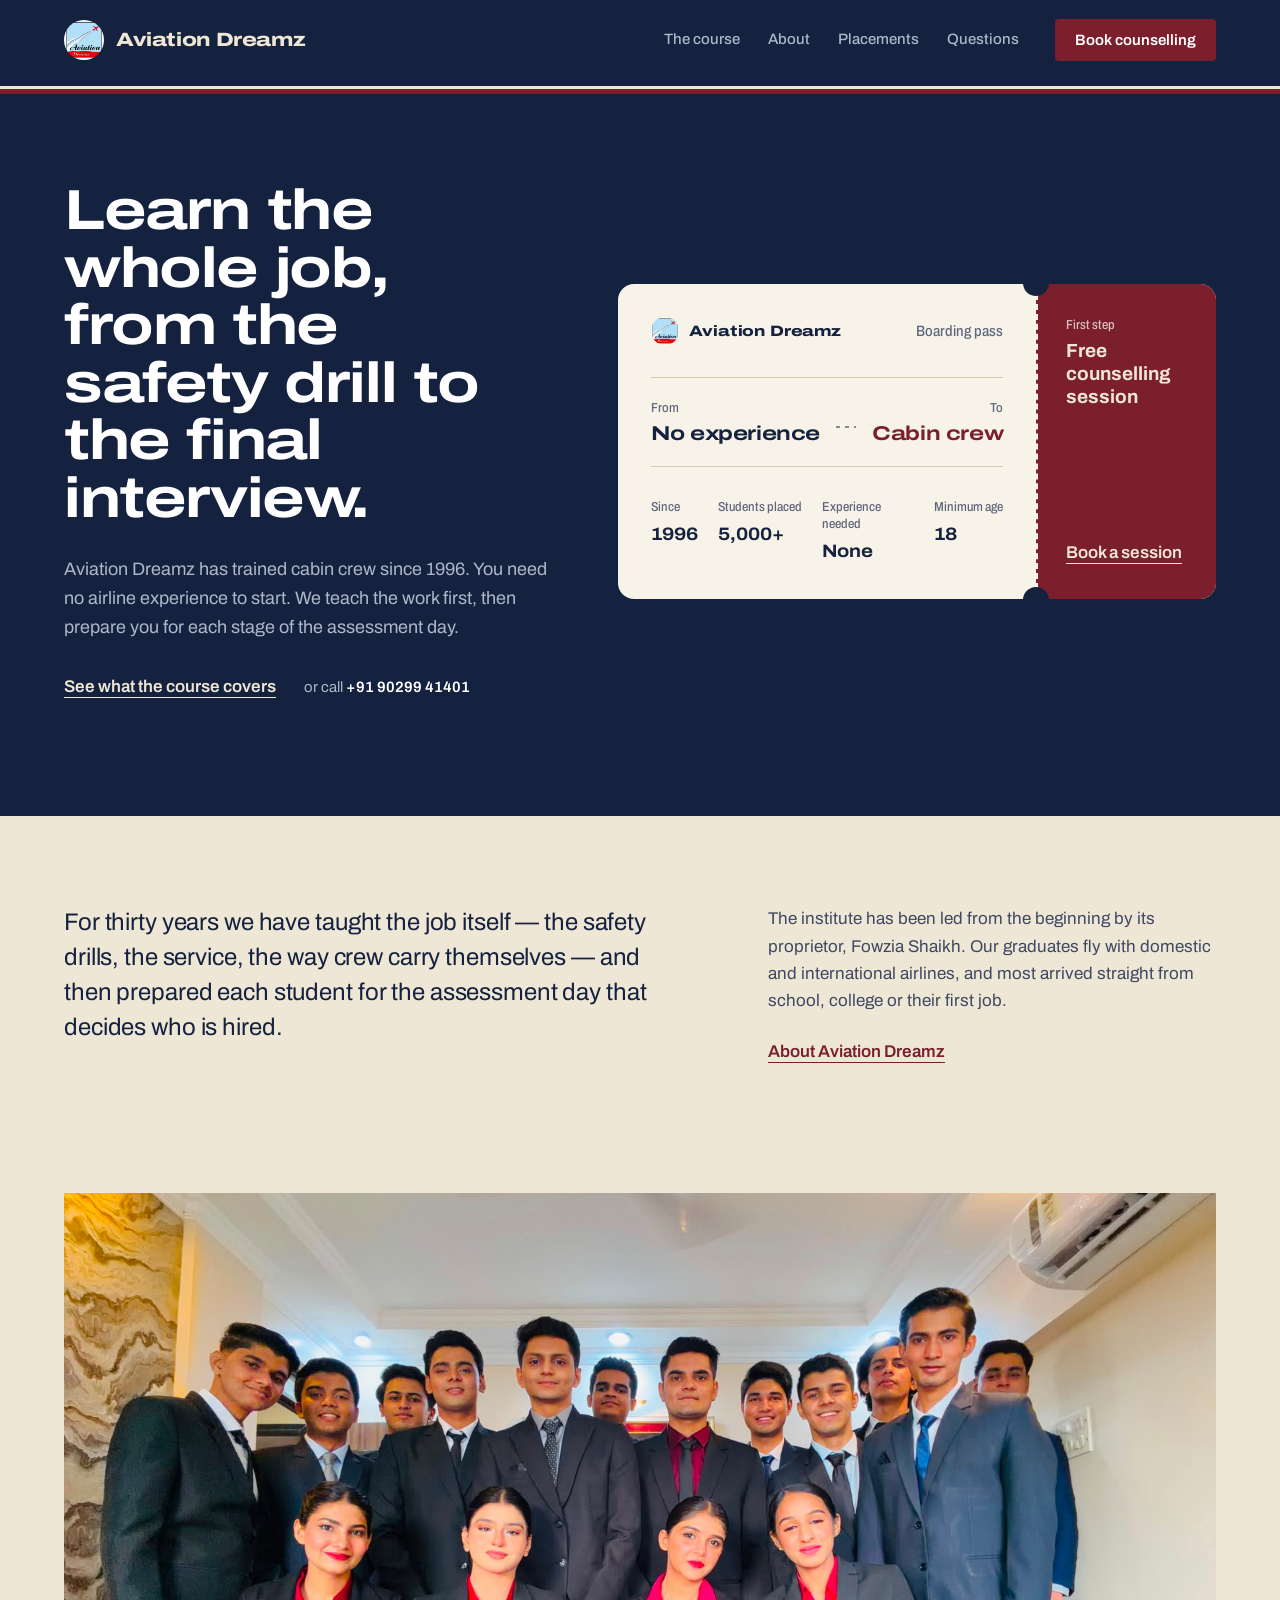
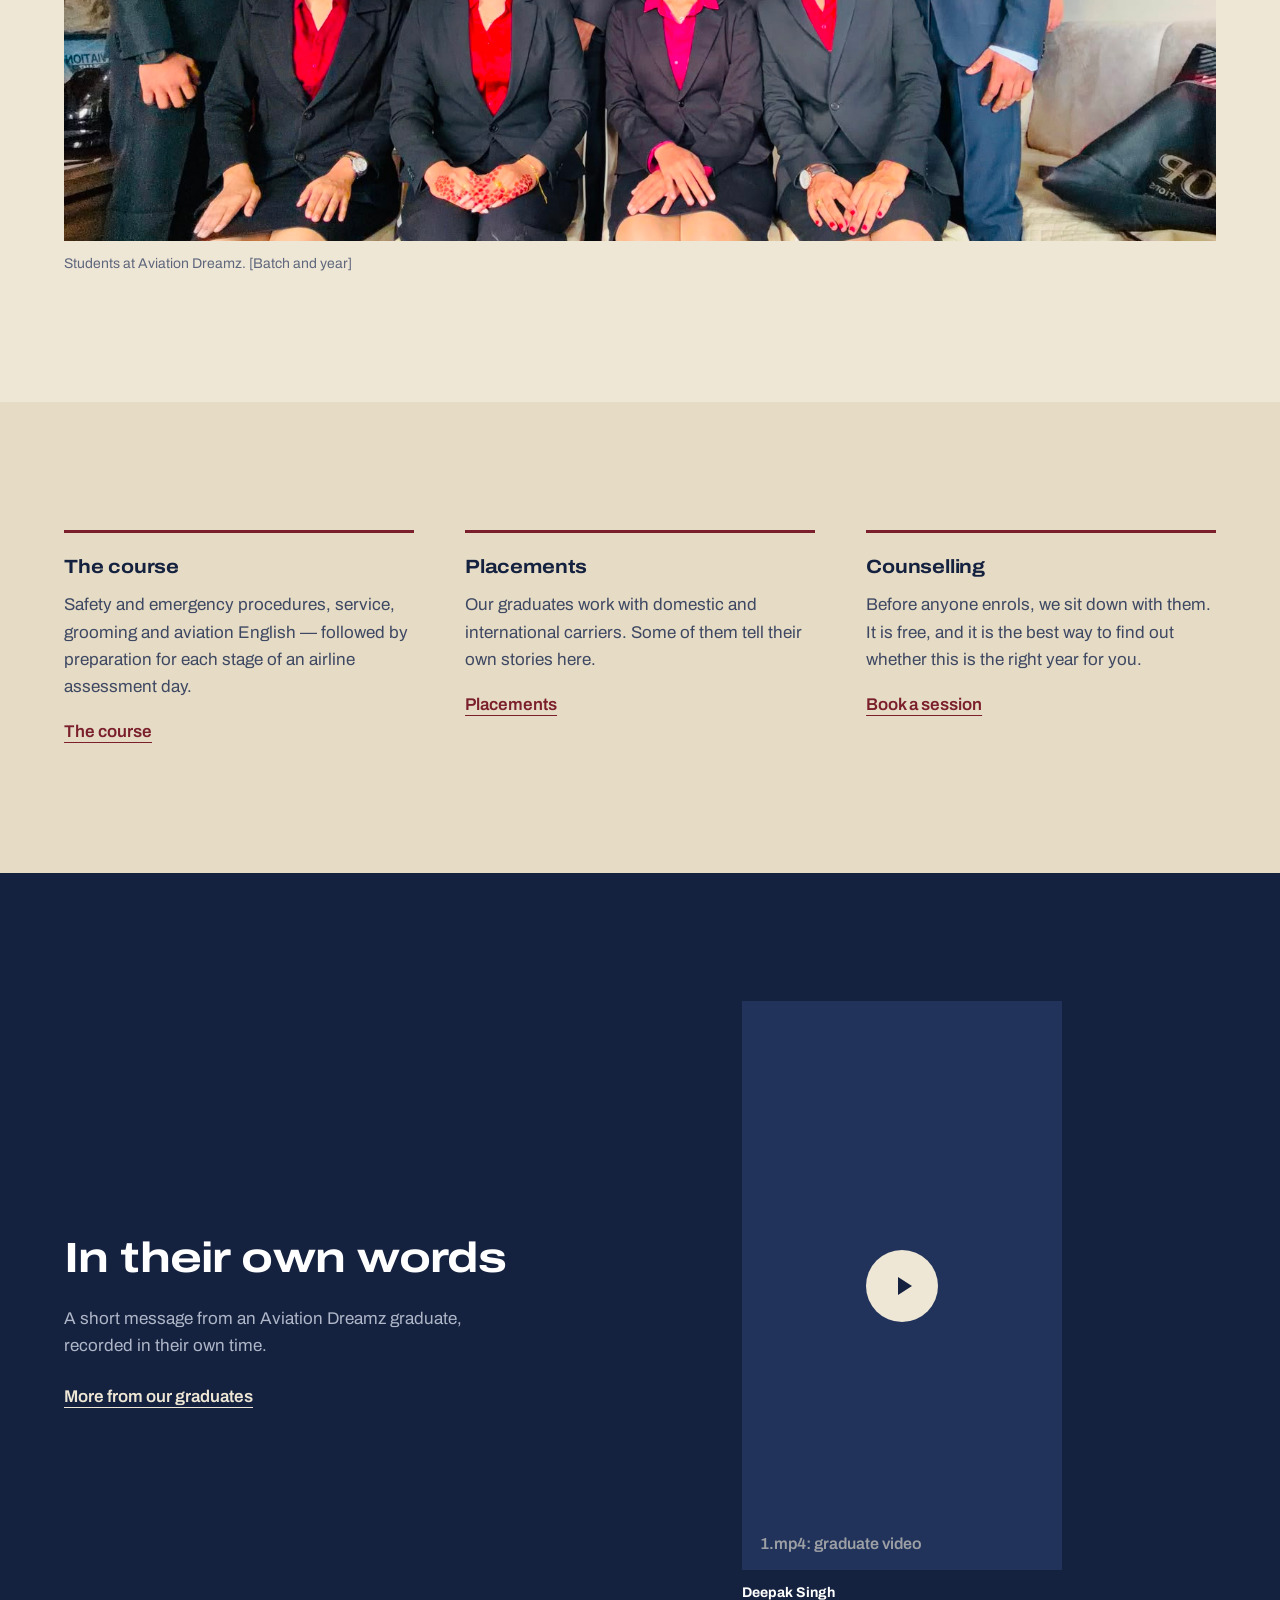
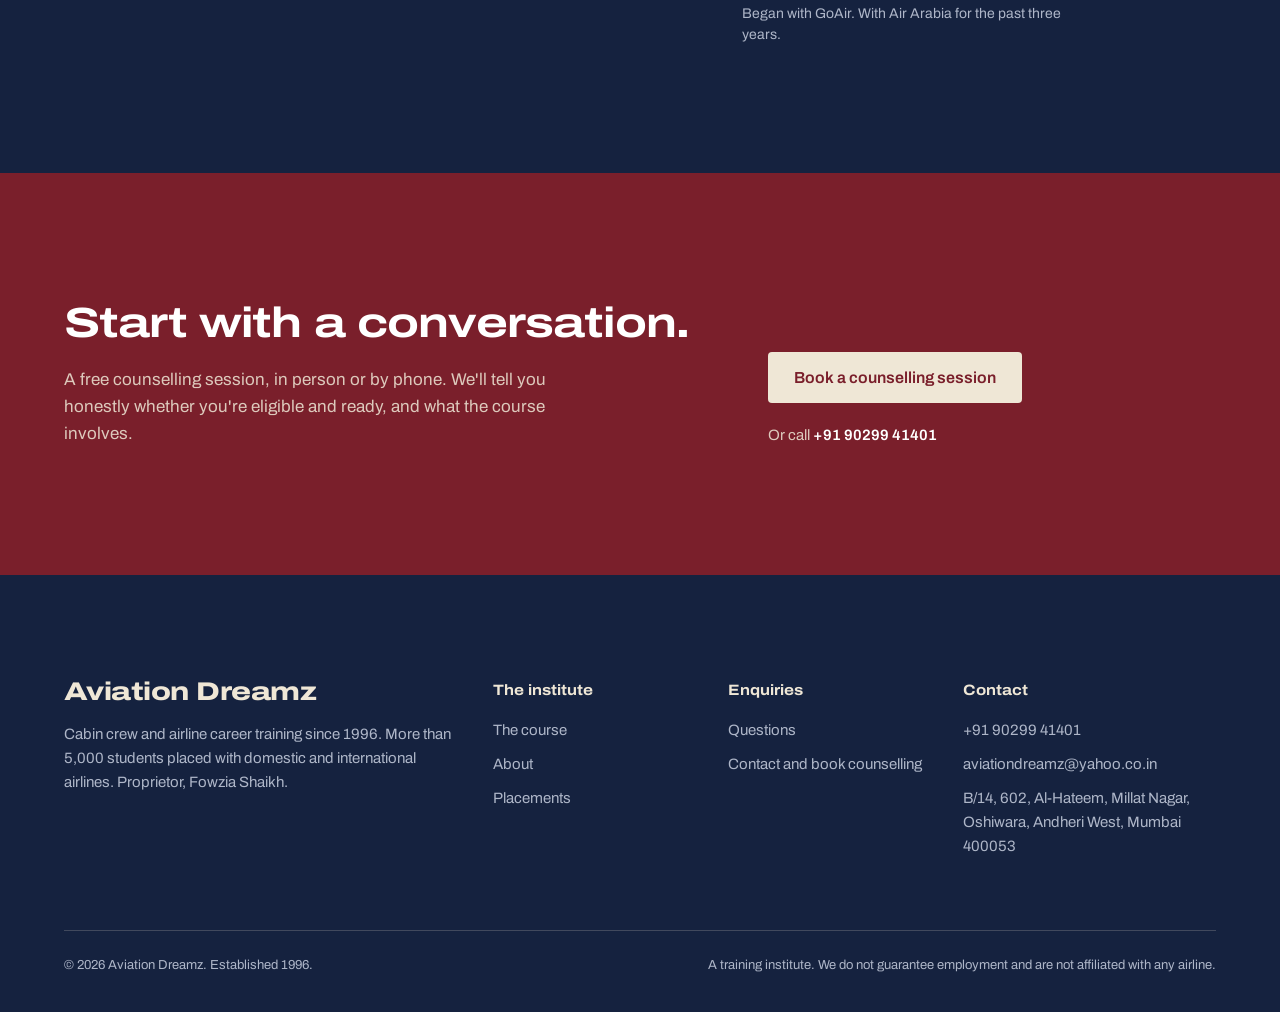
==== commit f09ba4c9: "Keep header button as Book counselling and mark it current on the contact page Co-Authored-By: Claud" ====
--- a/index.html
+++ b/index.html
@@ -26,7 +26,7 @@
       <a href="placements.html">Placements</a>
       <a href="faq.html">Questions</a>
     </nav>
-    <a class="btn" href="contact.html">Contact / Book counselling</a>
+    <a class="btn" href="contact.html">Book counselling</a>
     <button class="menu-btn" type="button" aria-controls="site-nav" aria-expanded="false">Menu</button>
   </div>
 </header>
